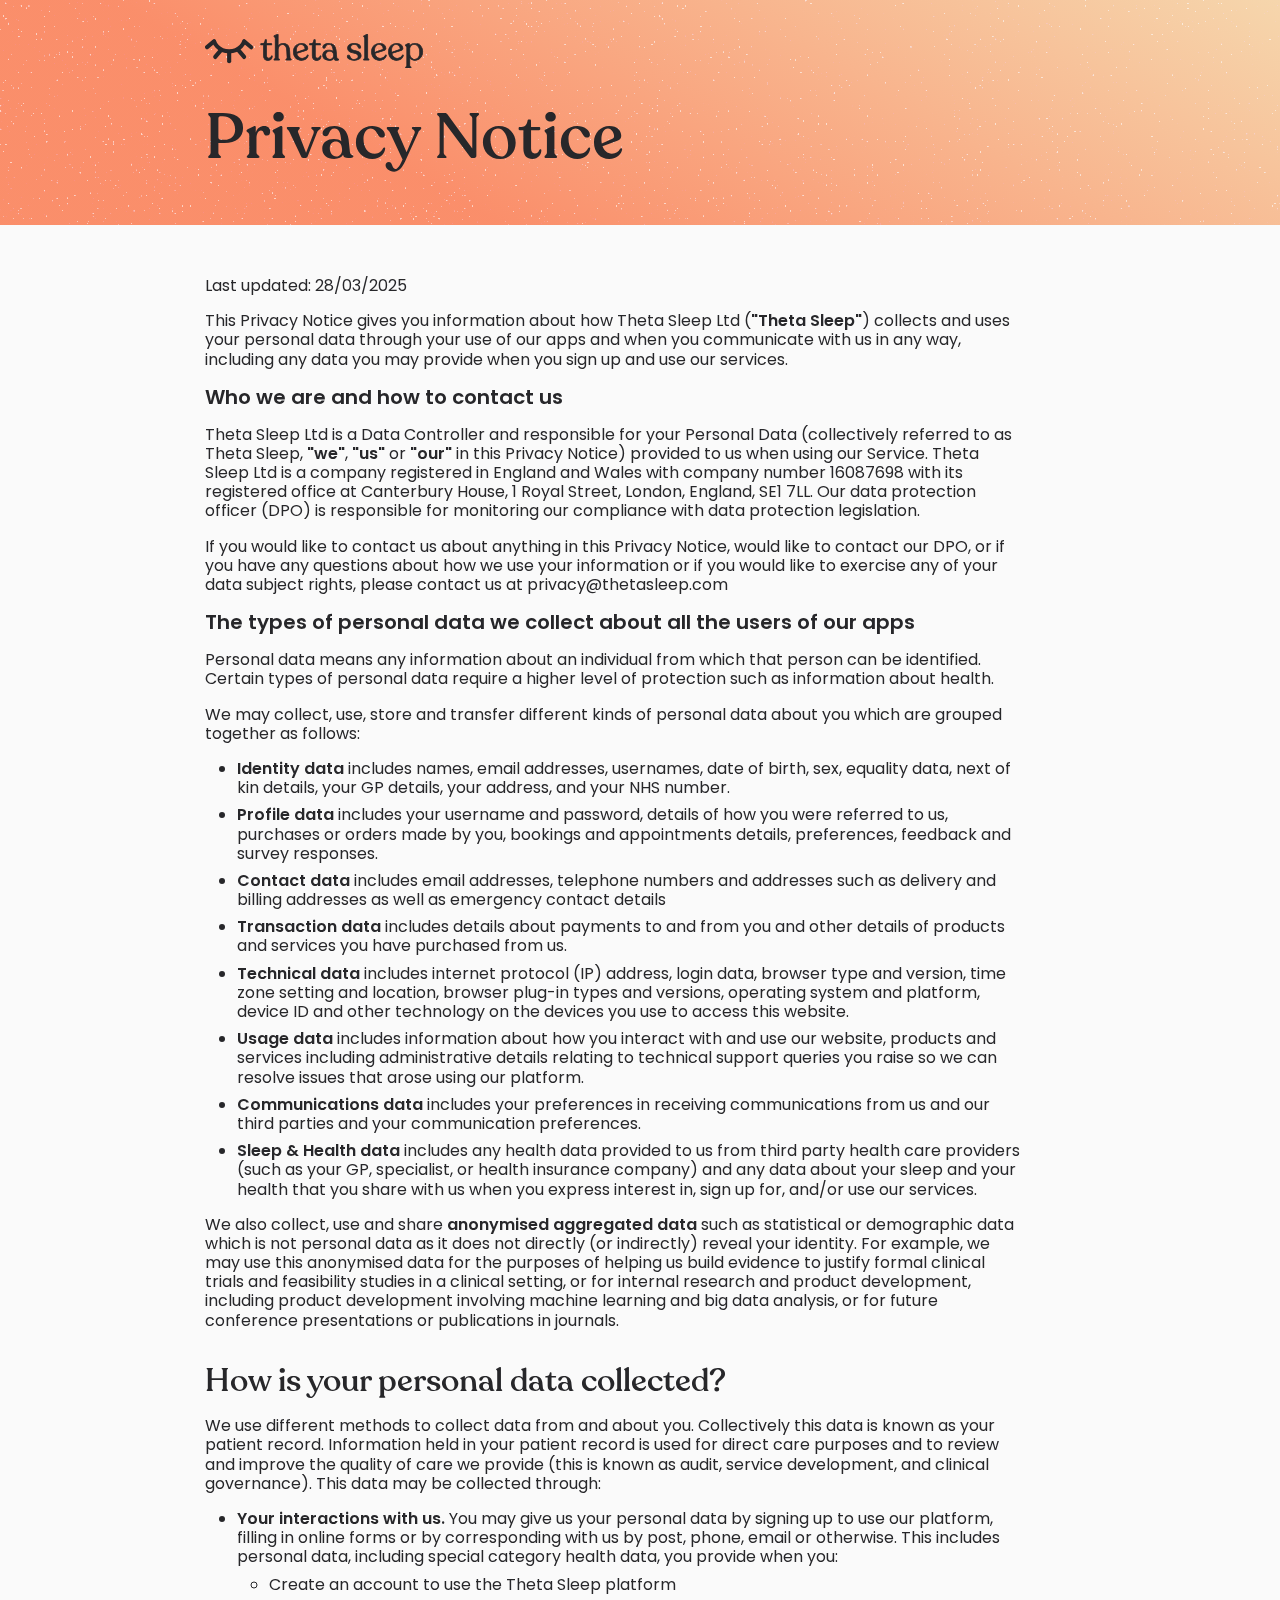
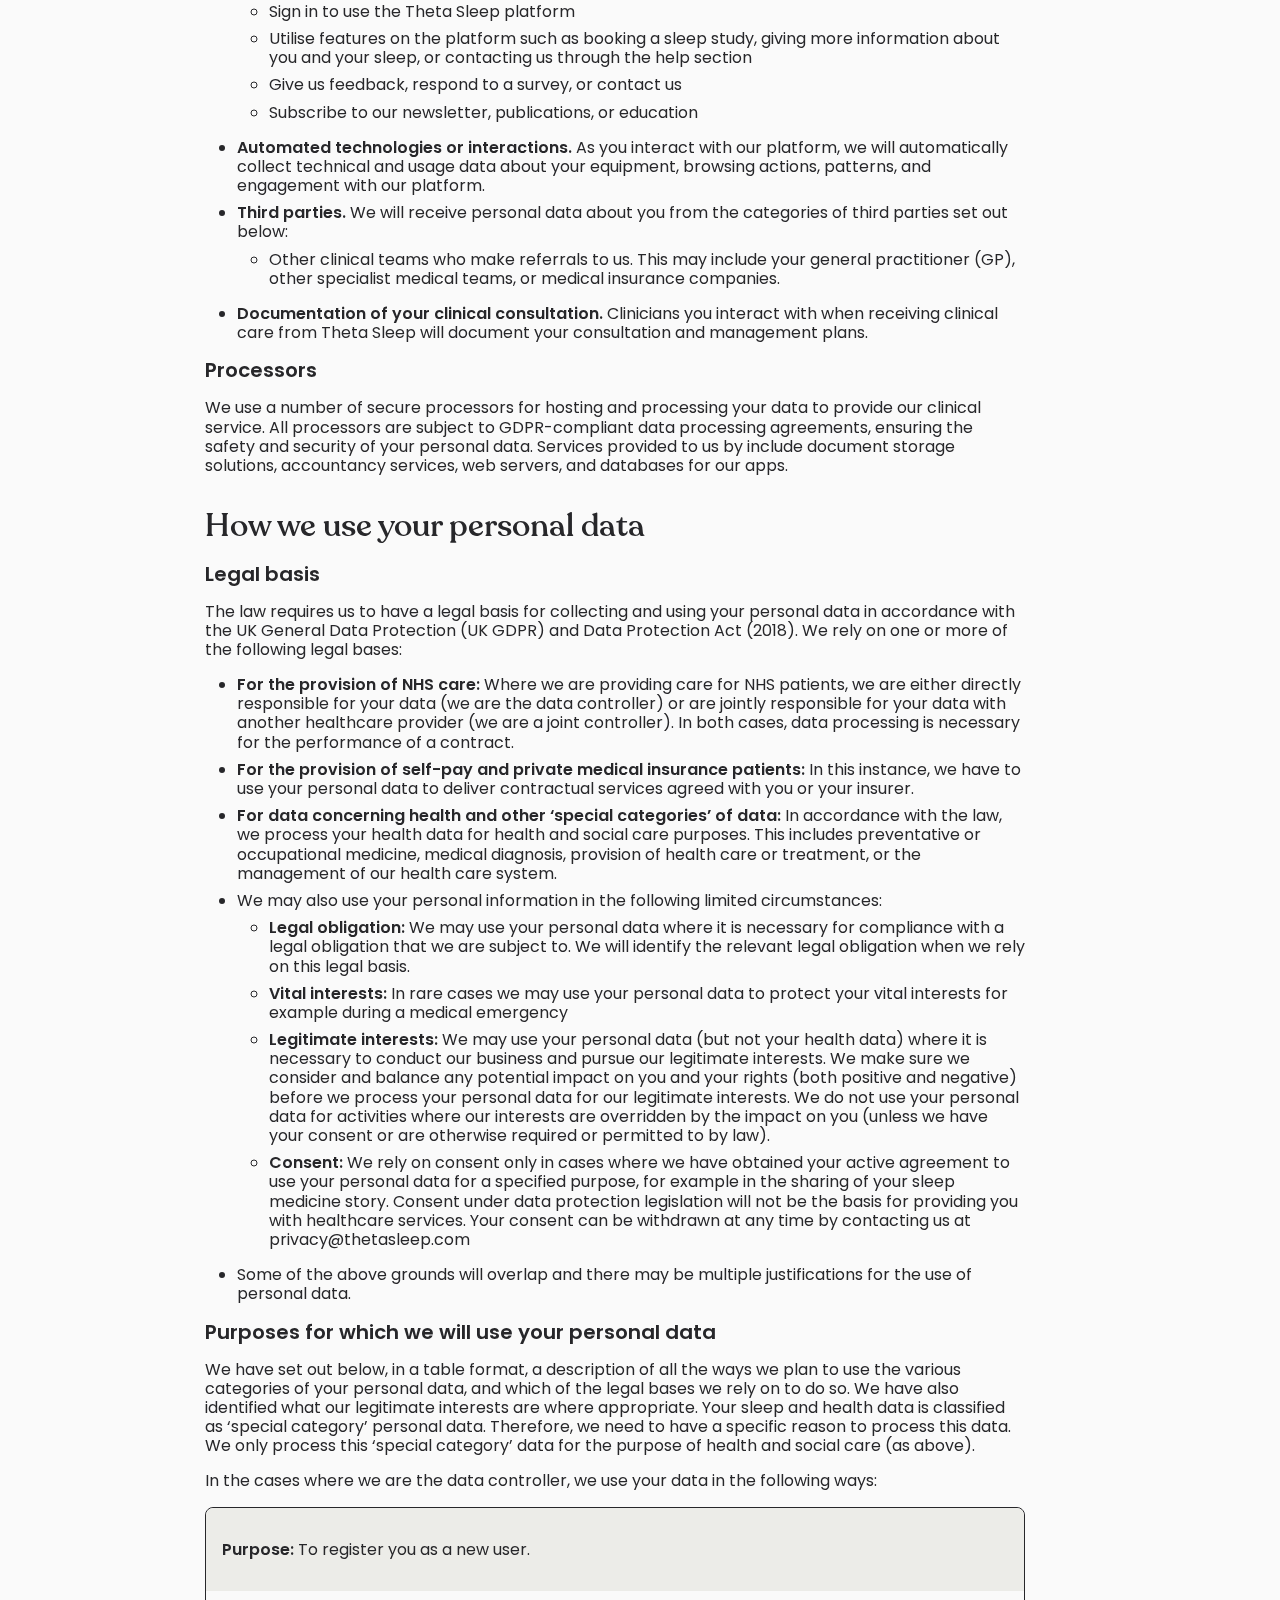
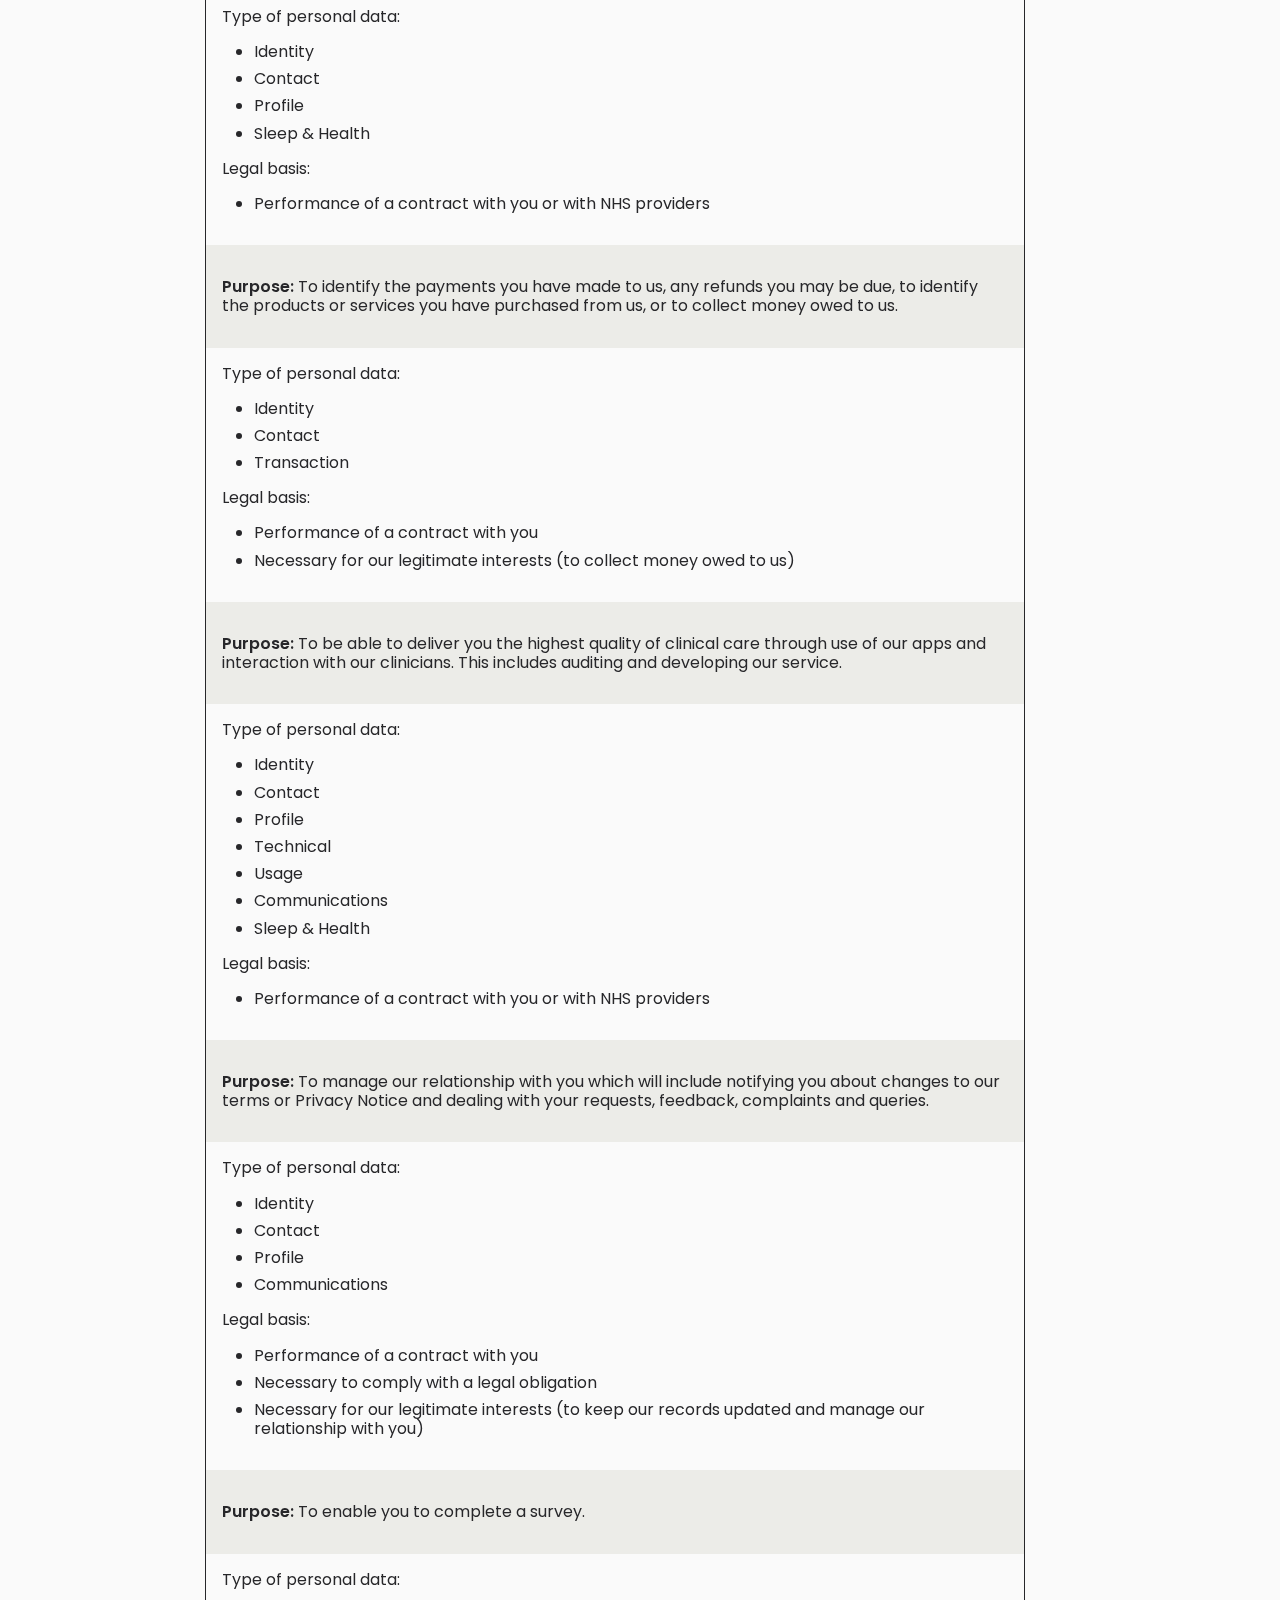
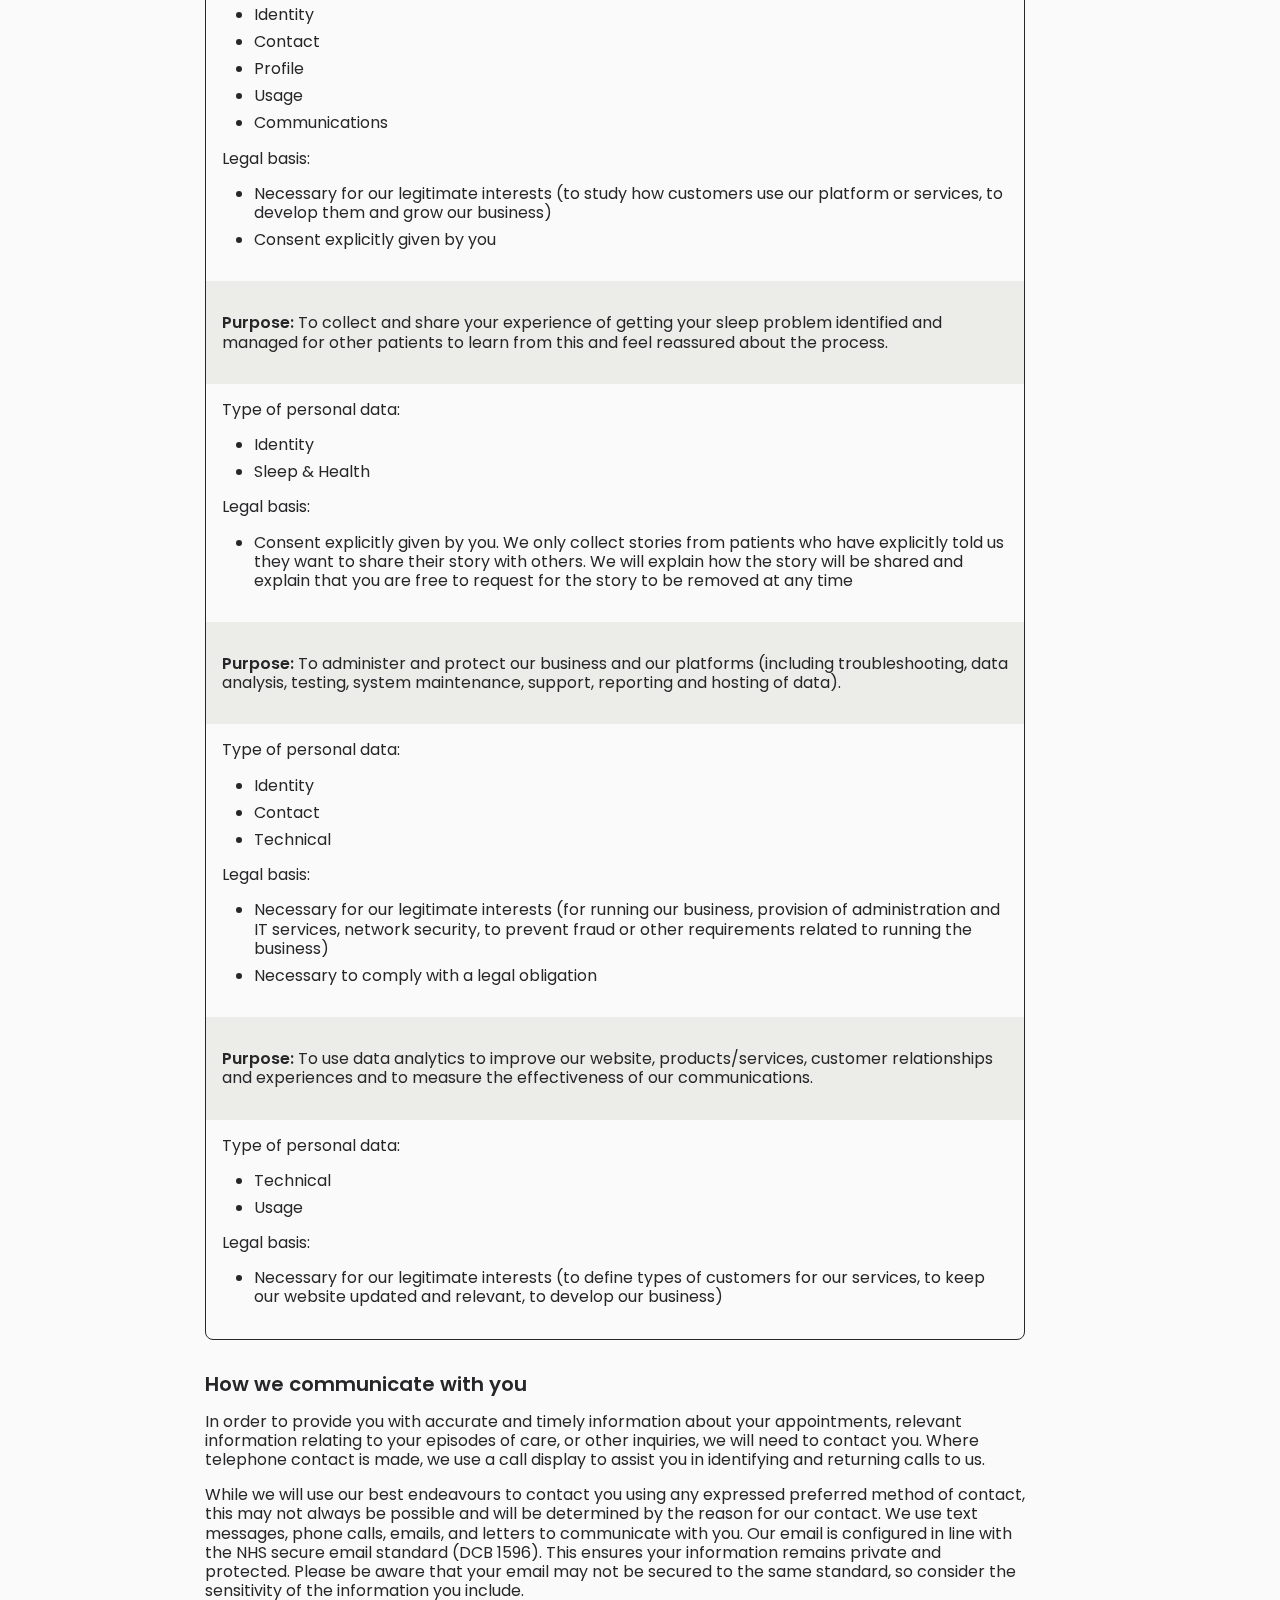
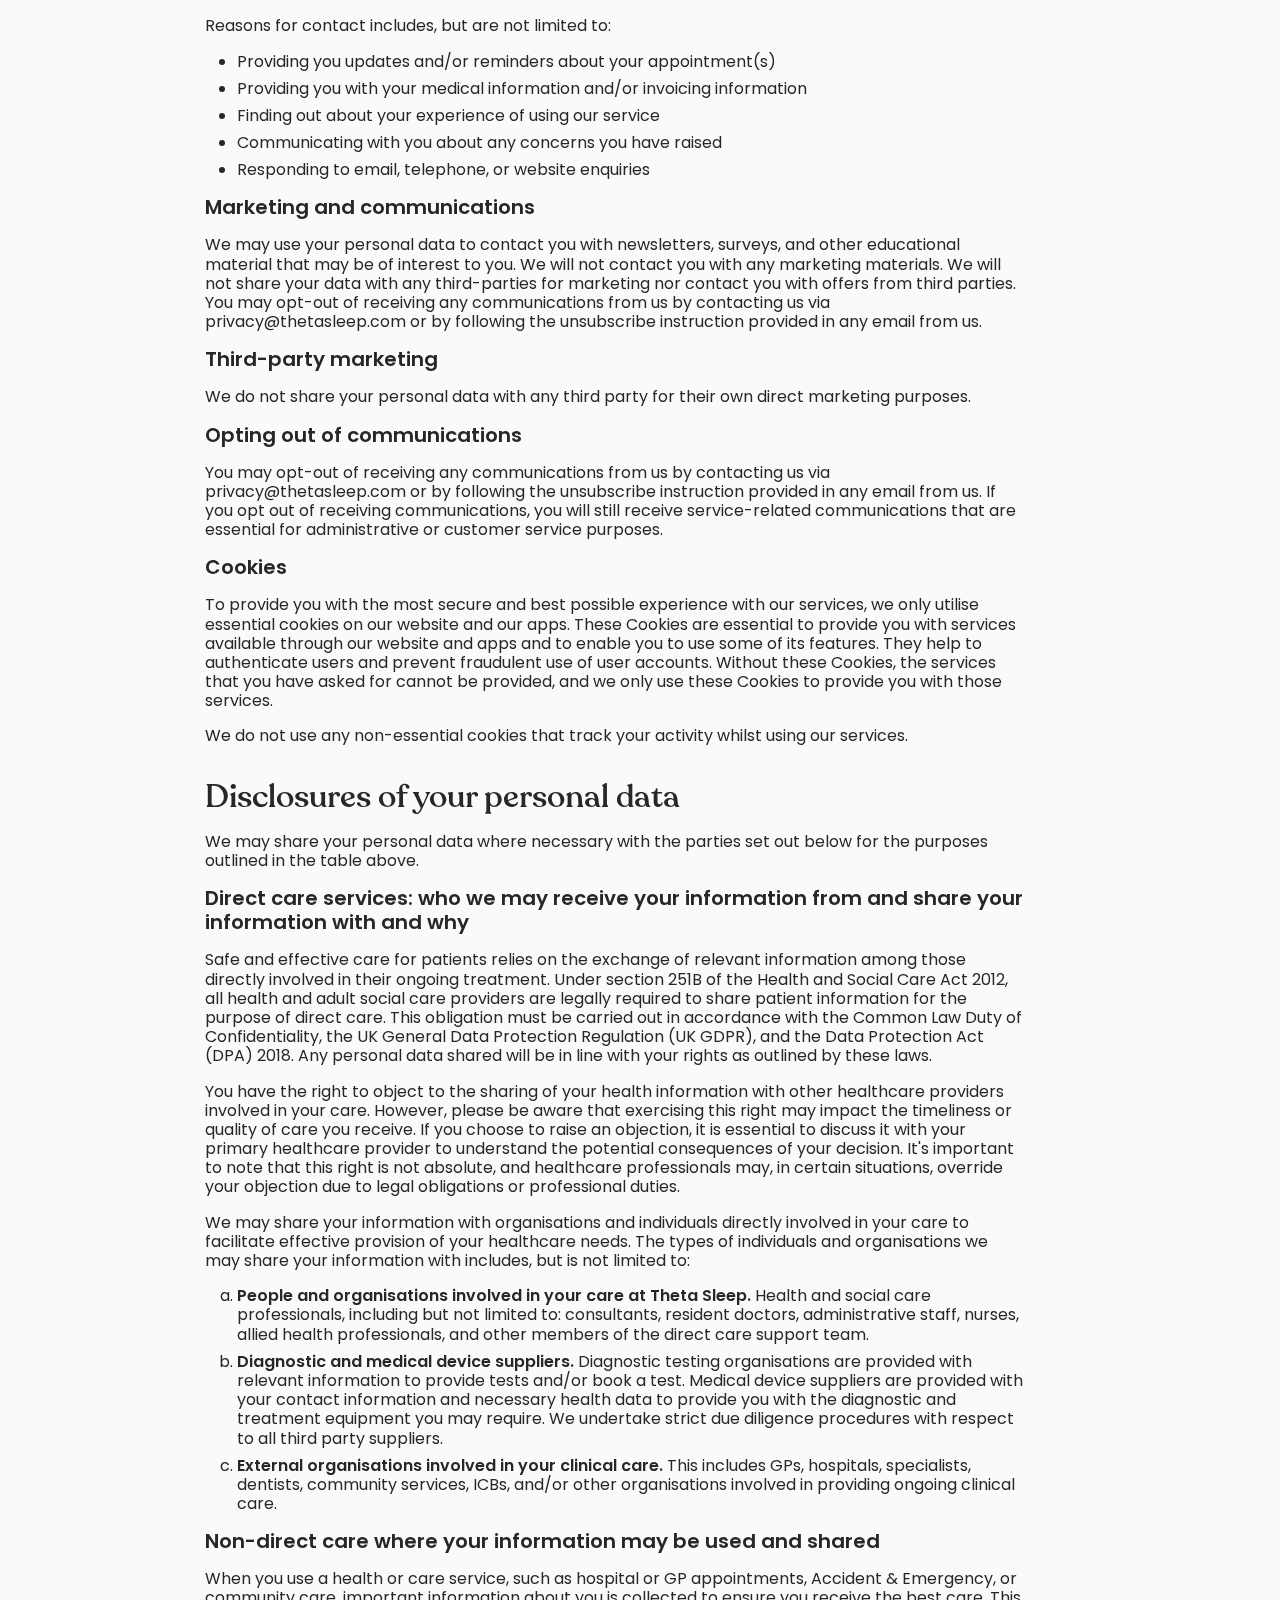
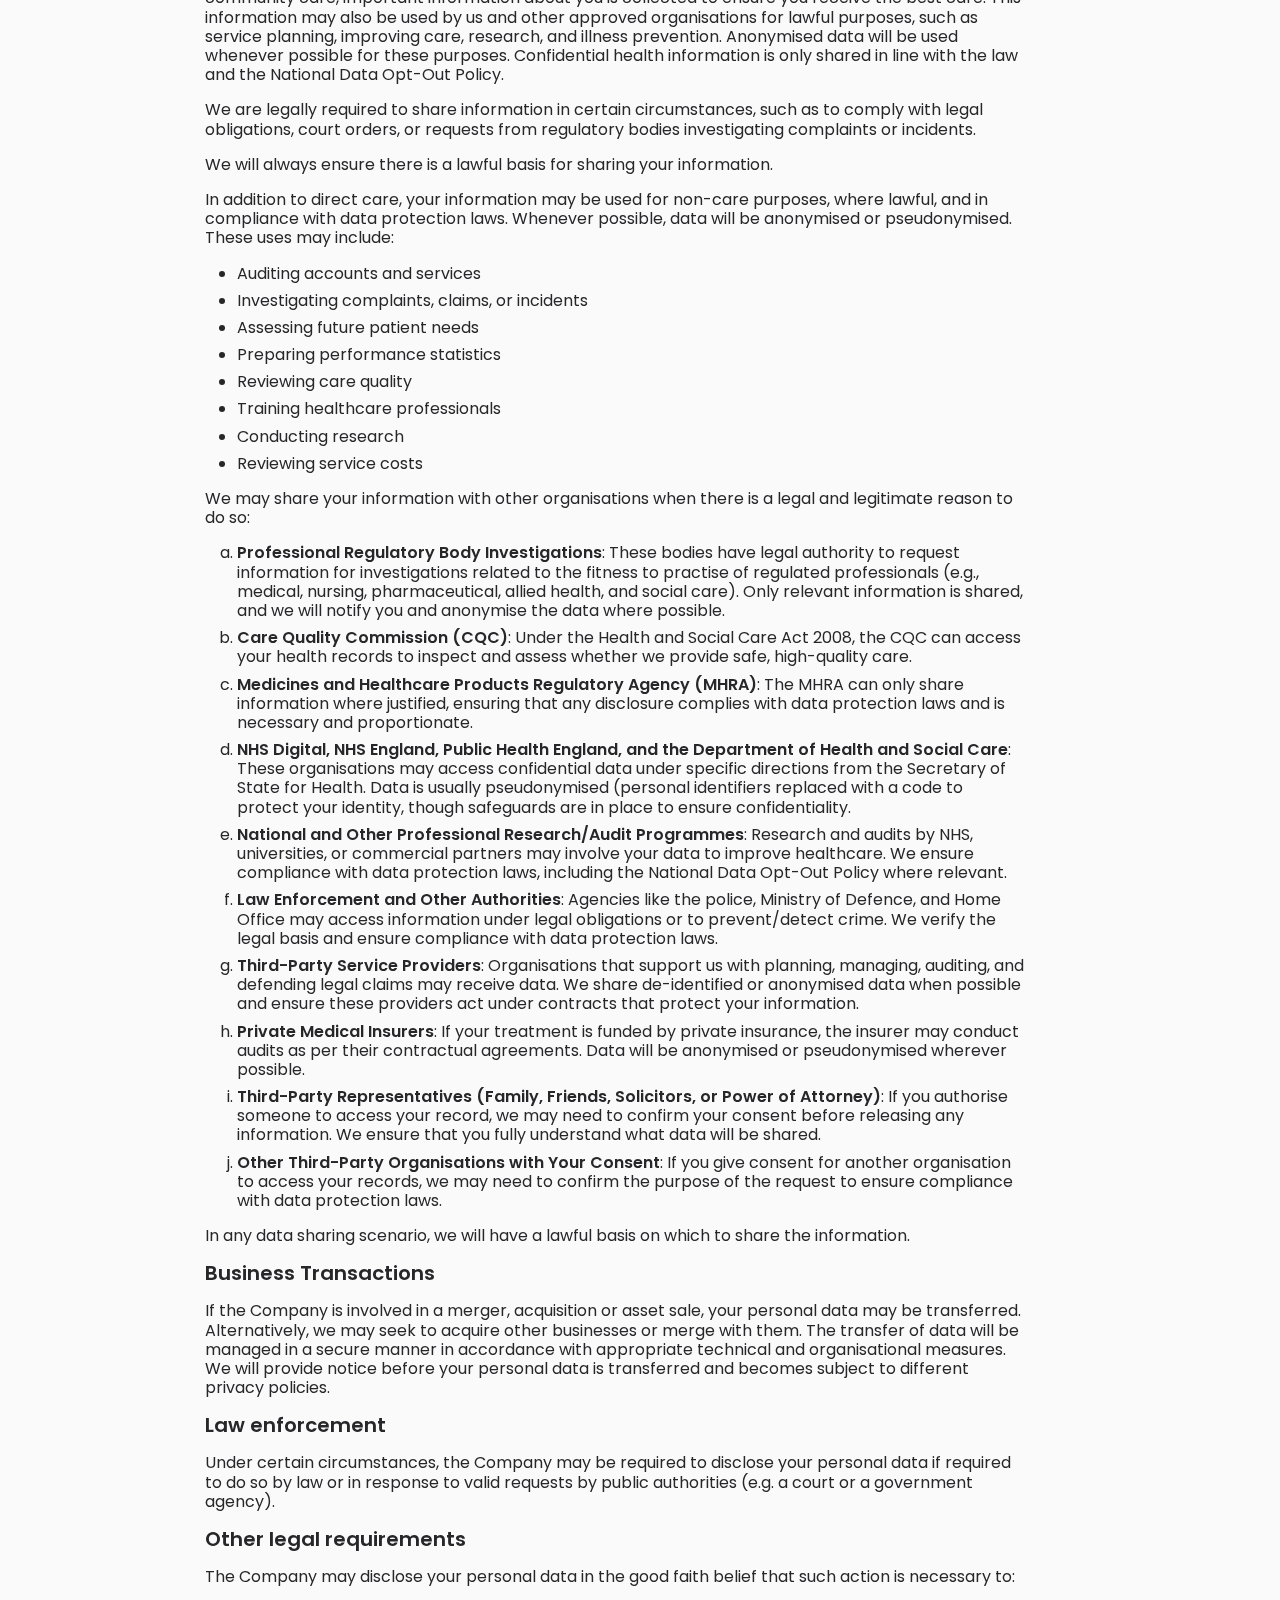
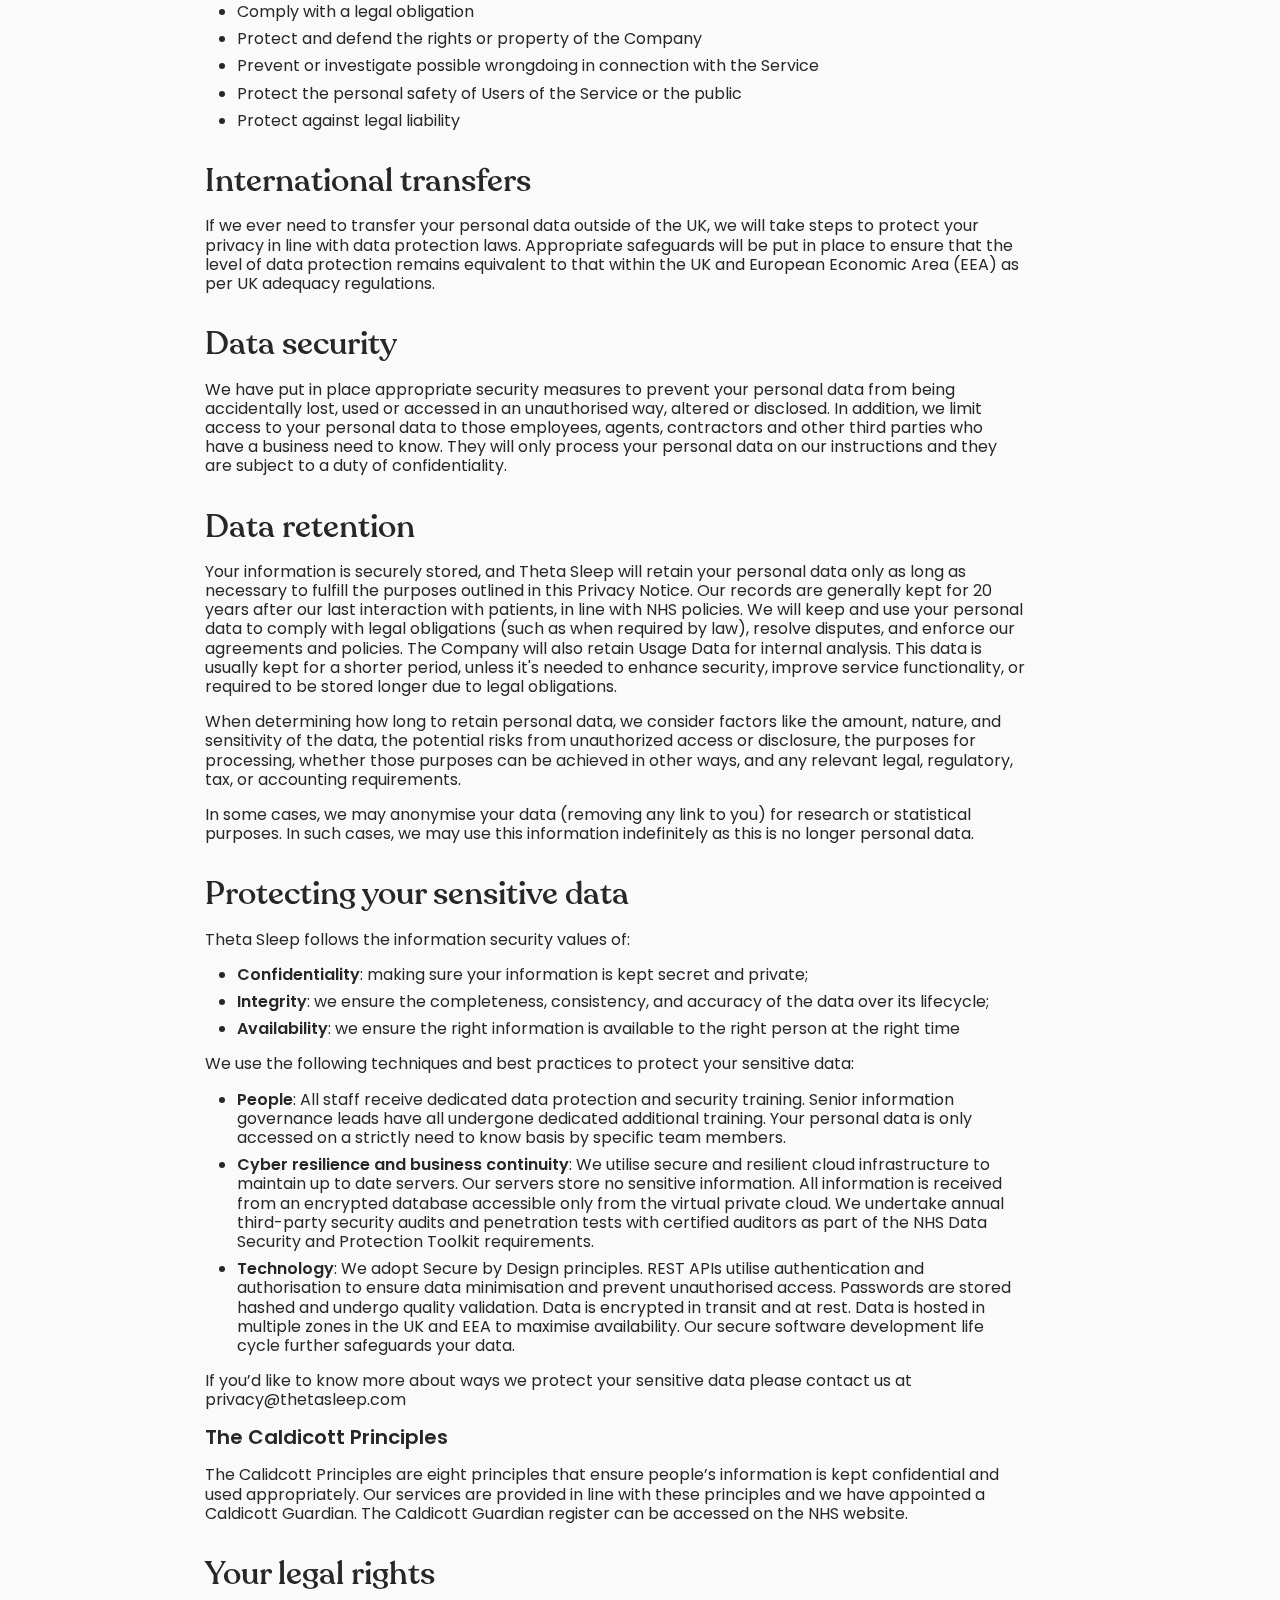
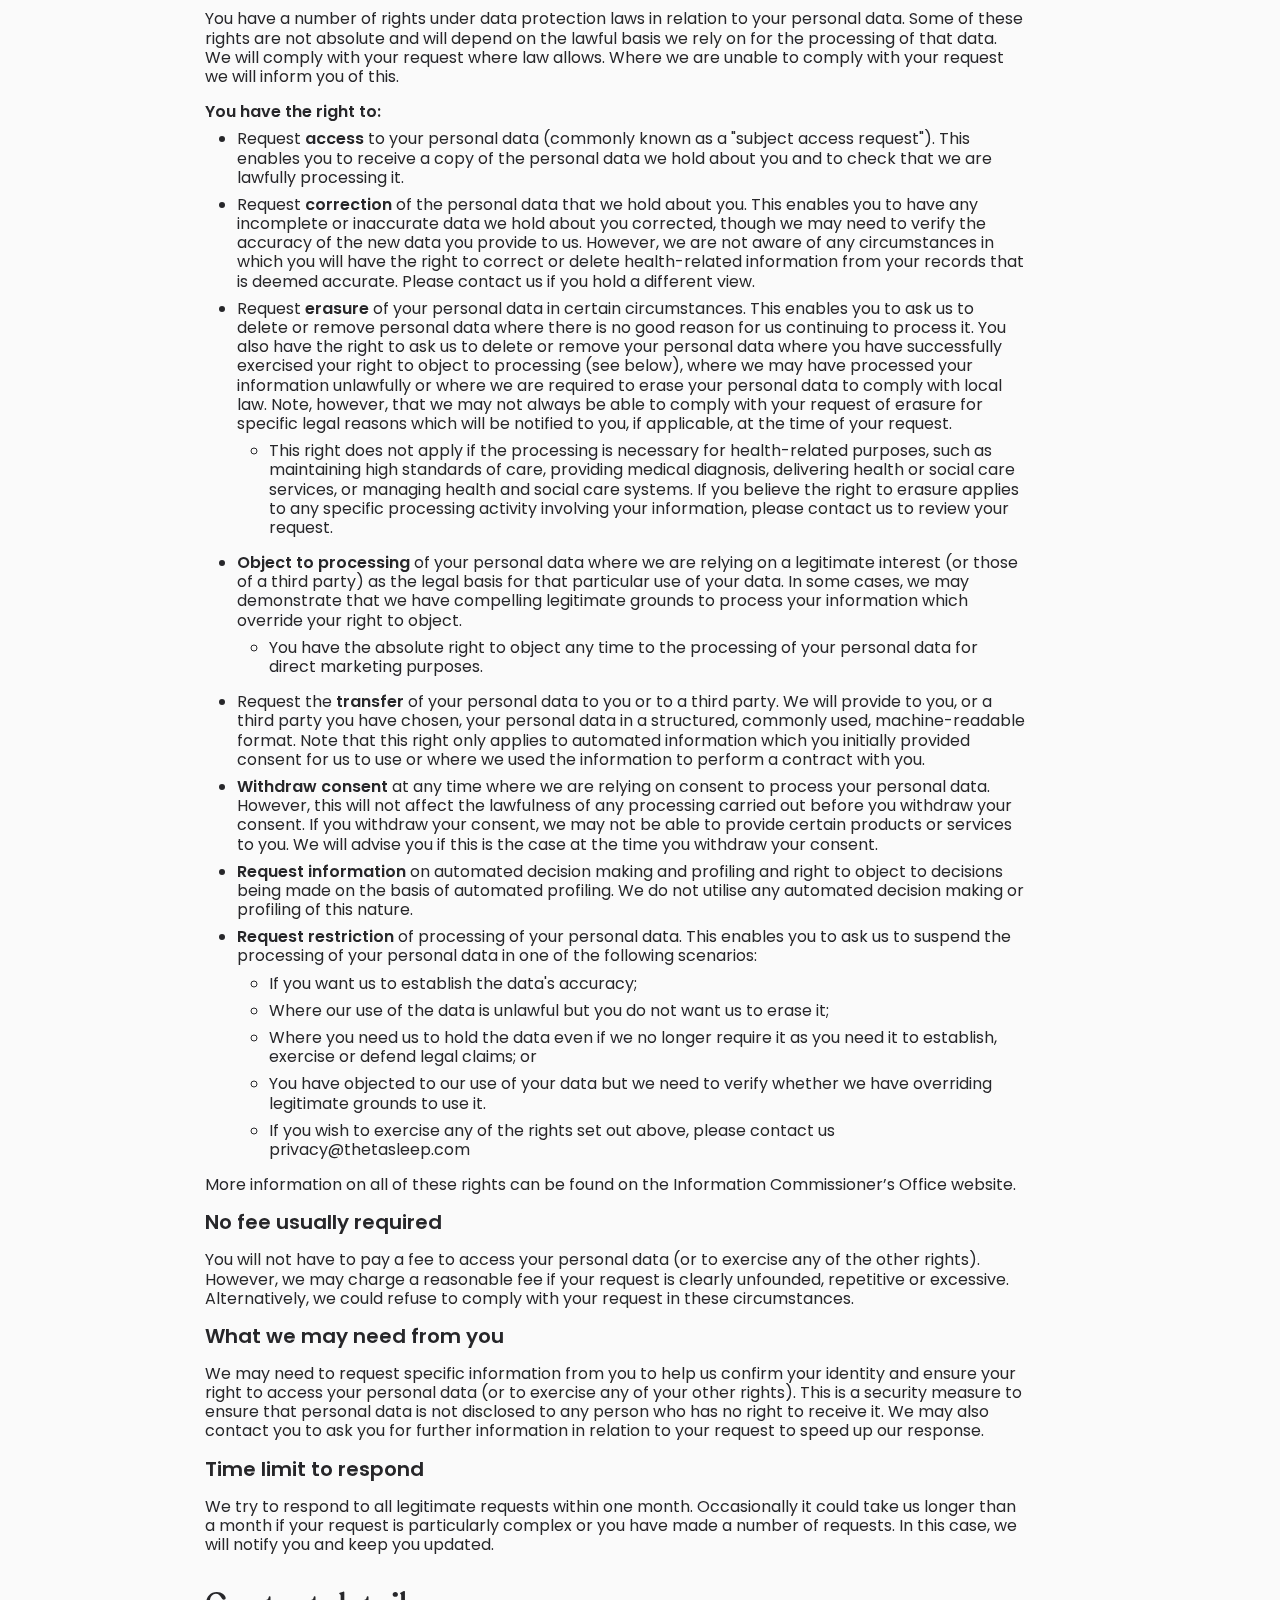
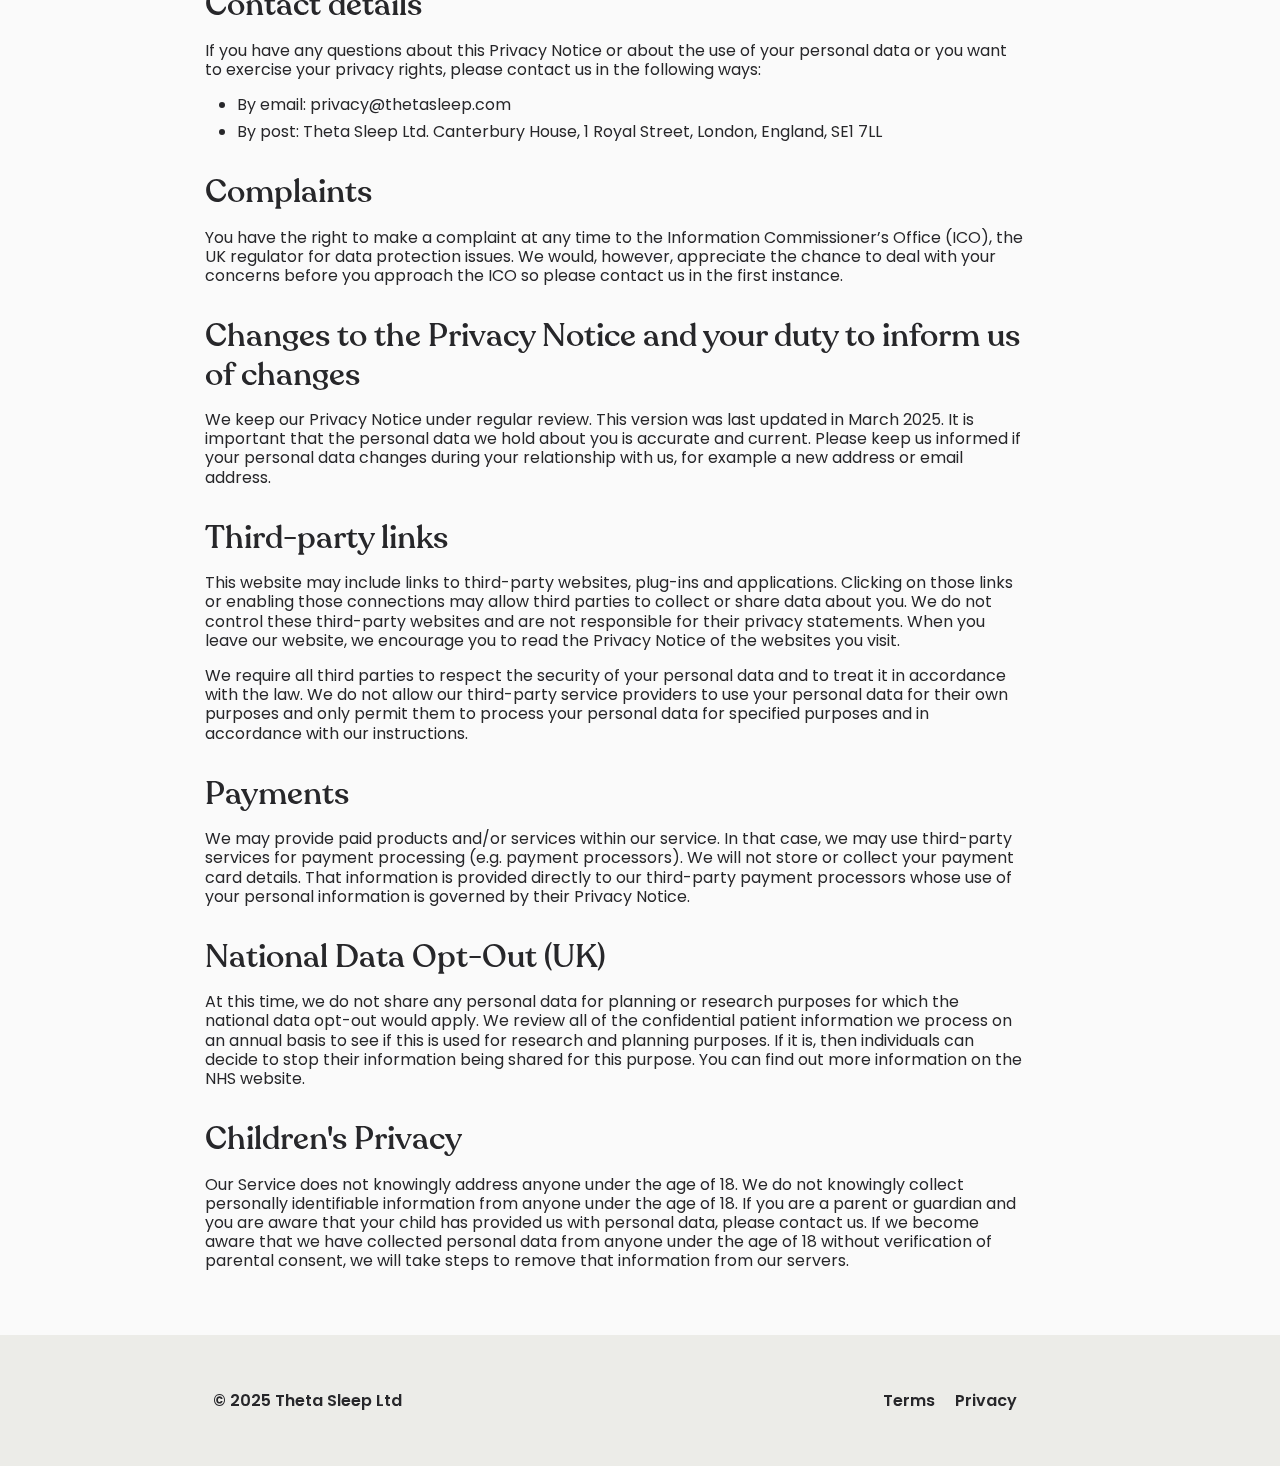
==== privacy.html @ f8576a95 "add terms and privacy" ====
<!DOCTYPE html>
<html lang="en">
  <head>
    <meta charset="UTF-8" />
    <meta http-equiv="X-UA-Compatible" content="IE=edge" />
    <meta name="viewport" content="width=device-width, initial-scale=1.0" />
    <title>Privacy</title>
    <link rel="icon" href="favicon.png" type="image/png" />
    <link rel="stylesheet" href="styles.css" />
    <link rel="preconnect" href="https://fonts.googleapis.com" />
    <link rel="preconnect" href="https://fonts.gstatic.com" crossorigin />
    <link
      href="https://fonts.googleapis.com/css2?family=Poppins:ital,wght@0,100;0,200;0,300;0,400;0,500;0,600;0,700;0,800;0,900;1,100;1,200;1,300;1,400;1,500;1,600;1,700;1,800;1,900&display=swap"
      rel="stylesheet"
    />
    <script
      defer
      data-domain="thetasleep.com"
      src="https://plausible.io/js/script.js"
    ></script>
  </head>
  <body>

    <div class="banner">
      <div class="stars">
        <svg xmlns="http://www.w3.org/2000/svg" width="100%" height="100%">
          <filter id="filter">
            <feTurbulence baseFrequency="0" />
            <feColorMatrix
              values="0 0 0 9 -4
                      0 0 0 9 -4
                      0 0 0 9 -4
                      0 0 0 0 1"
            />
          </filter>
          <rect width="100%" height="100%" filter="url(#filter)" />
        </svg>
      </div>
      <div class="terms-container">
        <a href="index.html"><img class="logo-banner" src="theta-sleep-logo.svg" /></a>
        <h1 class="terms-header">Privacy Notice</h1>
      </div>
    </div>

    <div class="terms-container terms-main">
      <br>
      <p>Last updated: 28/03/2025</p>

      <p>This Privacy Notice gives you information about how Theta Sleep Ltd (<b>"Theta Sleep"</b>) collects and uses your personal data through your use of our apps and when you communicate with us in any way, including any data you may provide when you sign up and use our services.</p>

      <h3>Who we are and how to contact us</h3>

      <p>Theta Sleep Ltd is a Data Controller and responsible for your Personal Data (collectively referred to as Theta Sleep, <b>"we"</b>, <b>"us"</b> or <b>"our"</b> in this Privacy Notice) provided to us when using our Service.  Theta Sleep Ltd is a company registered in England and Wales with company number 16087698 with its registered office at Canterbury House, 1 Royal Street, London, England, SE1 7LL. Our data protection officer (DPO) is responsible for monitoring our compliance with data protection legislation.</p>

      <p>If you would like to contact us about anything in this Privacy Notice, would like to contact our DPO, or if you have any questions about how we use your information or if you would like to exercise any of your data subject rights, please contact us at privacy@thetasleep.com</p>

      <h3>The types of personal data we collect about all the users of our apps </h3>

      <p>Personal data means any information about an individual from which that person can be identified. Certain types of personal data require a higher level of protection such as information about health.</p>
      <p>We may collect, use, store and transfer different kinds of personal data about you which are grouped together as follows:</p>
      <ul>
        <li><b>Identity data</b> includes names, email addresses, usernames, date of birth, sex, equality data,  next of kin details, your GP details, your address, and your NHS number.</li>
        <li><b>Profile data</b> includes your username and password, details of how you were referred to us, purchases or orders made by you, bookings and appointments details, preferences, feedback and survey responses.</li>
        <li><b>Contact data</b> includes email addresses, telephone numbers and addresses such as delivery and billing addresses as well as emergency contact details</li>
        <li><b>Transaction data</b> includes details about payments to and from you and other details of products and services you have purchased from us.</li>
        <li><b>Technical data</b> includes internet protocol (IP) address, login data, browser type and version, time zone setting and location, browser plug-in types and versions, operating system and platform, device ID and other technology on the devices you use to access this website.</li>
        <li><b>Usage data</b> includes information about how you interact with and use our website, products and services including administrative details relating to technical support queries you raise so we can resolve issues that arose using our platform.</li>
        <li><b>Communications data</b> includes your preferences in receiving communications from us and our third parties and your communication preferences.</li>
        <li><b>Sleep & Health data</b> includes any health data provided to us from third party health care providers (such as your GP, specialist, or health insurance company) and any data about your sleep and your health that you share with us when you express interest in, sign up for, and/or use our services.</li>
      </ul>

      <p>We also collect, use and share <b>anonymised aggregated data</b> such as statistical or demographic data which is not personal data as it does not directly (or indirectly) reveal your identity. For example, we may use this anonymised data for the purposes of helping us build evidence to justify formal clinical trials and feasibility studies in a clinical setting, or for internal research and product development, including product development involving machine learning and big data analysis, or for future conference presentations or publications in journals.</p>

      <h2>How is your personal data collected?</h2>

      <p>We use different methods to collect data from and about you. Collectively this data is known as your patient record. Information held in your patient record is used for direct care purposes and to review and improve the quality of care we provide (this is known as audit, service development, and clinical governance). This data may be collected through:</p>
      <ul>
        <li><b>Your interactions with us.</b> You may give us your personal data by signing up to use our platform, filling in online forms or by corresponding with us by post, phone, email or otherwise. This includes personal data, including special category health data, you provide when you:
          <ul>
            <li>Create an account to use the Theta Sleep platform</li>
            <li>Sign in to use the Theta Sleep platform </li>
            <li>Utilise features on the platform such as booking a sleep study, giving more information about you and your sleep, or contacting us through the help section</li>
            <li>Give us feedback, respond to a survey, or contact us</li>
            <li>Subscribe to our newsletter, publications, or education</li>
          </ul>
        </li>

        <li><b>Automated technologies or interactions.</b> As you interact with our platform, we will automatically collect technical and usage data about your equipment, browsing actions, patterns, and engagement with our platform.</li>
        <li><b>Third parties.</b> We will receive personal data about you from the categories of third parties set out below:
          <ul>
            <li>Other clinical teams who make referrals to us. This may include your general practitioner (GP), other specialist medical teams, or medical insurance companies.</li>
          </ul>
        </li>
        <li><b>Documentation of your clinical consultation.</b> Clinicians you interact with when receiving clinical care from Theta Sleep will document your consultation and management plans.</li>
      </ul>

      <h3>Processors</h3>

      <p>We use a number of secure processors for hosting and processing your data to provide our clinical service. All processors are subject to GDPR-compliant data processing agreements, ensuring the safety and security of your personal data. Services provided to us by include document storage solutions, accountancy services, web servers, and databases for our apps.</p>

      <h2>How we use your personal data</h2>

      <h3>Legal basis</h3>

      <p>The law requires us to have a legal basis for collecting and using your personal data in accordance with the UK General Data Protection (UK GDPR) and Data Protection Act (2018). We rely on one or more of the following legal bases:</p>
      <ul>
        <li><b>For the provision of NHS care:</b> Where we are providing care for NHS patients,  we are either directly responsible for your data (we are the data controller) or are jointly responsible for your data with another healthcare provider (we are a joint controller). In both cases, data processing is necessary for the performance of a contract.</li>
        <li><b>For the provision of self-pay and private medical insurance patients:</b> In this instance, we have to use your personal data to deliver contractual services agreed with you or your insurer.</li>
        <li><b>For data concerning health and other ‘special categories’ of data:</b> In accordance with the law, we process your health data for health and social care purposes. This includes preventative or occupational medicine, medical diagnosis, provision of health care or treatment, or the management of our health care system.</li>
        <li>We may also use your personal information in the following limited circumstances:
          <ul>
            <li><b>Legal obligation:</b> We may use your personal data where it is necessary for compliance with a legal obligation that we are subject to. We will identify the relevant legal obligation when we rely on this legal basis.</li>
            <li><b>Vital interests:</b> In rare cases we may use your personal data to protect your vital interests for example during a medical emergency</li>
            <li><b>Legitimate interests:</b> We may use your personal data (but not your health data) where it is necessary to conduct our business and pursue our legitimate interests. We make sure we consider and balance any potential impact on you and your rights (both positive and negative) before we process your personal data for our legitimate interests. We do not use your personal data for activities where our interests are overridden by the impact on you (unless we have your consent or are otherwise required or permitted to by law). </li>
            <li><b>Consent:</b> We rely on consent only in cases where we have obtained your active agreement to use your personal data for a specified purpose, for example in the sharing of your sleep medicine story. Consent under data protection legislation will not be the basis for providing you with healthcare services. Your consent can be withdrawn at any time by contacting us at privacy@thetasleep.com</li>
          </ul>
        </li>
        <li>Some of the above grounds will overlap and there may be multiple justifications for the use of personal data. </li>
      </ul>

      <h3>Purposes for which we will use your personal data</h3>
      <p>We have set out below, in a table format, a description of all the ways we plan to use the various categories of your personal data, and which of the legal bases we rely on to do so. We have also identified what our legitimate interests are where appropriate. Your sleep and health data is classified as ‘special category’ personal data. Therefore, we need to have a specific reason to process this data. We only process this ‘special category’ data for the purpose of health and social care (as above).</p>

      <p>In the cases where we are the data controller, we use your data in the following ways:</p>

      <div class="terms-table">
        <div class="terms-table-header-top">
          <p><b>Purpose:</b> To register you as a new user.</p>
        </div>
        <p>Type of personal data:</p>
        <ul>
          <li>Identity</li>
          <li>Contact</li>
          <li>Profile</li>
          <li>Sleep & Health</li>
        </ul>
        <p>Legal basis:</p>
        <ul>
          <li>Performance of a contract with you or with NHS providers</li>
        </ul>
        <div class="terms-table-header">
          <p><b>Purpose:</b> To identify the payments you have made to us, any refunds you may be due, to identify the products or services you have purchased from us, or to collect money owed to us.</p>
        </div>
        <p>Type of personal data:</p>
        <ul>
          <li>Identity</li>
          <li>Contact</li>
          <li>Transaction</li>
        </ul>
        <p>Legal basis:</p>
        <ul>
          <li>Performance of a contract with you</li>
          <li>Necessary for our legitimate interests (to collect money owed to us)</li>
        </ul>
        <div class="terms-table-header">
          <p><b>Purpose:</b> To be able to deliver you the highest quality of clinical care through use of our apps and interaction with our clinicians. This includes auditing and developing our service.</p>
        </div>
        <p>Type of personal data:</p>
        <ul>
          <li>Identity</li>
          <li>Contact</li>
          <li>Profile</li>
          <li>Technical</li>
          <li>Usage</li>
          <li>Communications</li>
          <li>Sleep & Health</li>
        </ul>
        <p>Legal basis:</p>
        <ul>
          <li>Performance of a contract with you or with NHS providers</li>
        </ul>
        <div class="terms-table-header">
          <p><b>Purpose:</b> To manage our relationship with you which will include notifying you about changes to our terms or Privacy Notice and dealing with your requests, feedback, complaints and queries.</p>
        </div>
        <p>Type of personal data:</p>
        <ul>
          <li>Identity</li>
          <li>Contact</li>
          <li>Profile</li>
          <li>Communications</li>
        </ul>
        <p>Legal basis:</p>
        <ul>
          <li>Performance of a contract with you</li>
          <li>Necessary to comply with a legal obligation</li>
          <li>Necessary for our legitimate interests (to keep our records updated and manage our relationship with you)</li>
        </ul>
        <div class="terms-table-header">
          <p><b>Purpose:</b> To enable you to complete a survey.</p>
        </div>
        <p>Type of personal data:</p>
        <ul>
          <li>Identity</li>
          <li>Contact</li>
          <li>Profile</li>
          <li>Usage</li>
          <li>Communications</li>
        </ul>
        <p>Legal basis:</p>
        <ul>
          <li>Necessary for our legitimate interests (to study how customers use our platform or services, to develop them and grow our business)</li>
          <li>Consent explicitly given by you</li>
        </ul>
        <div class="terms-table-header">
          <p><b>Purpose:</b> To collect and share your experience of getting your sleep problem identified and managed for other patients to learn from this and feel reassured about the process.</p>
        </div>
        <p>Type of personal data:</p>
        <ul>
          <li>Identity</li>
          <li>Sleep & Health</li>
        </ul>
        <p>Legal basis:</p>
        <ul>
          <li>Consent explicitly given by you. We only collect stories from patients who have explicitly told us they want to share their story with others. We will explain how the story will be shared and explain that you are free to request for the story to be removed at any time</li>
        </ul>
        <div class="terms-table-header">
          <p><b>Purpose:</b> To administer and protect our business and our platforms (including troubleshooting, data analysis, testing, system maintenance, support, reporting and hosting of data).</p>
        </div>
        <p>Type of personal data:</p>
        <ul>
          <li>Identity</li>
          <li>Contact</li>
          <li>Technical</li>
        </ul>
        <p>Legal basis:</p>
        <ul>
          <li>Necessary for our legitimate interests (for running our business, provision of administration and IT services, network security, to prevent fraud or other requirements related to running the business)</li>
          <li>Necessary to comply with a legal obligation</li>
        </ul>
        <div class="terms-table-header">
          <p><b>Purpose:</b> To use data analytics to improve our website, products/services, customer relationships and experiences and to measure the effectiveness of our communications.</p>
        </div>
        <p>Type of personal data:</p>
        <ul>
          <li>Technical</li>
          <li>Usage</li>
        </ul>
        <p>Legal basis:</p>
        <ul>
          <li>Necessary for our legitimate interests (to define types of customers for our services, to keep our website updated and relevant, to develop our business)</li>
        </ul>
      </div>

      <h3>How we communicate with you</h3>

      <p>In order to provide you with accurate and timely information about your appointments, relevant information relating to your episodes of care, or other inquiries, we will need to contact you. Where telephone contact is made, we use a call display to assist you in identifying and returning calls to us.</p>

      <p>While we will use our best endeavours to contact you using any expressed preferred method of contact, this may not always be possible and will be determined by the reason for our contact. We use text messages, phone calls, emails, and letters to communicate with you. Our email is configured in line with the NHS secure email standard (DCB 1596). This ensures your information remains private and protected. Please be aware that your email may not be secured to the same standard, so consider the sensitivity of the information you include.</p>

      <p>Reasons for contact includes, but are not limited to:</p>
      <ul>
        <li>Providing you updates and/or reminders about your appointment(s)</li>
        <li>Providing you with your medical information and/or invoicing information</li>
        <li>Finding out about your experience of using our service</li>
        <li>Communicating with you about any concerns you have raised</li>
        <li>Responding to email, telephone, or website enquiries</li>
      </ul>

      <h3>Marketing and communications</h3>

      <p>We may use your personal data to contact you with newsletters, surveys, and other educational material that may be of interest to you. We will not contact you with any marketing materials. We will not share your data with any third-parties for marketing nor contact you with offers from third parties. You may opt-out of receiving any communications from us by contacting us via privacy@thetasleep.com or by following the unsubscribe instruction provided in any email from us.</p>

      <h3>Third-party marketing</h3>

      <p>We do not share your personal data with any third party for their own direct marketing purposes.</p>

      <h3>Opting out of communications</h3>

      <p>You may opt-out of receiving any communications from us by contacting us via privacy@thetasleep.com or by following the unsubscribe instruction provided in any email from us. If you opt out of receiving communications, you will still receive service-related communications that are essential for administrative or customer service purposes.</p>

      <h3>Cookies</h3>

      <p>To provide you with the most secure and best possible experience with our services, we only utilise essential cookies on our website and our apps. These Cookies are essential to provide you with services available through our website and apps and to enable you to use some of its features. They help to authenticate users and prevent fraudulent use of user accounts. Without these Cookies, the services that you have asked for cannot be provided, and we only use these Cookies to provide you with those services.</p>

      <p>We do not use any non-essential cookies that track your activity whilst using our services.</p>

      <h2>Disclosures of your personal data</h2>

      <p>We may share your personal data where necessary with the parties set out below for the purposes outlined in the table above.</p>

      <h3>Direct care services: who we may receive your information from and share your information with and why</h3>

      <p>Safe and effective care for patients relies on the exchange of relevant information among those directly involved in their ongoing treatment. Under section 251B of the Health and Social Care Act 2012, all health and adult social care providers are legally required to share patient information for the purpose of direct care. This obligation must be carried out in accordance with the Common Law Duty of Confidentiality, the UK General Data Protection Regulation (UK GDPR), and the Data Protection Act (DPA) 2018. Any personal data shared will be in line with your rights as outlined by these laws.</p>

      <p>You have the right to object to the sharing of your health information with other healthcare providers involved in your care. However, please be aware that exercising this right may impact the timeliness or quality of care you receive. If you choose to raise an objection, it is essential to discuss it with your primary healthcare provider to understand the potential consequences of your decision. It's important to note that this right is not absolute, and healthcare professionals may, in certain situations, override your objection due to legal obligations or professional duties.</p>

      <p>We may share your information with organisations and individuals directly involved in your care to facilitate effective provision of your healthcare needs. The types of individuals and organisations we may share your information with includes, but is not limited to:</p>

      <ol type="a">
        <li><b>People and organisations involved in your care at Theta Sleep.</b> Health and social care professionals, including but not limited to: consultants, resident doctors, administrative staff, nurses, allied health professionals, and other members of the direct care support team.</li>
        <li><b>Diagnostic and medical device suppliers.</b> Diagnostic testing organisations are provided with relevant information to provide tests and/or book a test. Medical device suppliers are provided with your contact information and necessary health data to provide you with the diagnostic and treatment equipment you may require. We undertake strict due diligence procedures with respect to all third party suppliers.</li>
        <li><b>External organisations involved in your clinical care.</b> This includes GPs, hospitals, specialists, dentists, community services, ICBs, and/or other organisations involved in providing ongoing clinical care.</li>
      </ol>

      <h3>Non-direct care where your information may be used and shared</h3>

      <p>When you use a health or care service, such as hospital or GP appointments, Accident & Emergency, or community care, important information about you is collected to ensure you receive the best care. This information may also be used by us and other approved organisations for lawful purposes, such as service planning, improving care, research, and illness prevention. Anonymised data will be used whenever possible for these purposes. Confidential health information is only shared in line with the law and the National Data Opt-Out Policy.</p>

      <p>We are legally required to share information in certain circumstances, such as to comply with legal obligations, court orders, or requests from regulatory bodies investigating complaints or incidents.</p>

      <p>We will always ensure there is a lawful basis for sharing your information.</p>

      <p>In addition to direct care, your information may be used for non-care purposes, where lawful, and in compliance with data protection laws. Whenever possible, data will be anonymised or pseudonymised. These uses may include:</p>
      <ul>
        <li>Auditing accounts and services</li>
        <li>Investigating complaints, claims, or incidents</li>
        <li>Assessing future patient needs</li>
        <li>Preparing performance statistics</li>
        <li>Reviewing care quality</li>
        <li>Training healthcare professionals</li>
        <li>Conducting research</li>
        <li>Reviewing service costs</li>
      </ul>

      <p>We may share your information with other organisations when there is a legal and legitimate reason to do so:</p>
      <ol type="a">
        <li><b>Professional Regulatory Body Investigations</b>: These bodies have legal authority to request information for investigations related to the fitness to practise of regulated professionals (e.g., medical, nursing, pharmaceutical, allied health, and social care). Only relevant information is shared, and we will notify you and anonymise the data where possible.</li>
        <li><b>Care Quality Commission (CQC)</b>: Under the Health and Social Care Act 2008, the CQC can access your health records to inspect and assess whether we provide safe, high-quality care.</li>
        <li><b>Medicines and Healthcare Products Regulatory Agency (MHRA)</b>: The MHRA can only share information where justified, ensuring that any disclosure complies with data protection laws and is necessary and proportionate.</li>
        <li><b>NHS Digital, NHS England, Public Health England, and the Department of Health and Social Care</b>: These organisations may access confidential data under specific directions from the Secretary of State for Health. Data is usually pseudonymised (personal identifiers replaced with a code to protect your identity, though safeguards are in place to ensure confidentiality.</li>
        <li><b>National and Other Professional Research/Audit Programmes</b>: Research and audits by NHS, universities, or commercial partners may involve your data to improve healthcare. We ensure compliance with data protection laws, including the National Data Opt-Out Policy where relevant.</li>
        <li><b>Law Enforcement and Other Authorities</b>: Agencies like the police, Ministry of Defence, and Home Office may access information under legal obligations or to prevent/detect crime. We verify the legal basis and ensure compliance with data protection laws.</li>
        <li><b>Third-Party Service Providers</b>: Organisations that support us with planning, managing, auditing, and defending legal claims may receive data. We share de-identified or anonymised data when possible and ensure these providers act under contracts that protect your information.</li>
        <li><b>Private Medical Insurers</b>: If your treatment is funded by private insurance, the insurer may conduct audits as per their contractual agreements. Data will be anonymised or pseudonymised wherever possible.</li>
        <li><b>Third-Party Representatives (Family, Friends, Solicitors, or Power of Attorney)</b>: If you authorise someone to access your record, we may need to confirm your consent before releasing any information. We ensure that you fully understand what data will be shared.</li>
        <li><b>Other Third-Party Organisations with Your Consent</b>: If you give consent for another organisation to access your records, we may need to confirm the purpose of the request to ensure compliance with data protection laws.</li>
      </ol>

      <p>In any data sharing scenario, we will have a lawful basis on which to share the information.</p>

      <h3>Business Transactions</h3>

      <p>If the Company is involved in a merger, acquisition or asset sale, your personal data may be transferred. Alternatively, we may seek to acquire other businesses or merge with them. The transfer of data will be managed in a secure manner in accordance with appropriate technical and organisational measures. We will provide notice before your personal data is transferred and becomes subject to different privacy policies.</p>

      <h3>Law enforcement</h3>

      <p>Under certain circumstances, the Company may be required to disclose your personal data if required to do so by law or in response to valid requests by public authorities (e.g. a court or a government agency).</p>

      <h3>Other legal requirements</h3>

      <p>The Company may disclose your personal data in the good faith belief that such action is necessary to:</p>
      <ul>
        <li>Comply with a legal obligation</li>
        <li>Protect and defend the rights or property of the Company</li>
        <li>Prevent or investigate possible wrongdoing in connection with the Service</li>
        <li>Protect the personal safety of Users of the Service or the public</li>
        <li>Protect against legal liability</li>
      </ul>

      <h2>International transfers</h2>

      <p>If we ever need to transfer your personal data outside of the UK, we will take steps to protect your privacy in line with data protection laws. Appropriate safeguards will be put in place to ensure that the level of data protection remains equivalent to that within the UK and European Economic Area (EEA) as per UK adequacy regulations.</p>

      <h2>Data security</h2>

      <p>We have put in place appropriate security measures to prevent your personal data from being accidentally lost, used or accessed in an unauthorised way, altered or disclosed. In addition, we limit access to your personal data to those employees, agents, contractors and other third parties who have a business need to know. They will only process your personal data on our instructions and they are subject to a duty of confidentiality.</p>

      <h2>Data retention</h2>

      <p>Your information is securely stored, and Theta Sleep will retain your personal data only as long as necessary to fulfill the purposes outlined in this Privacy Notice. Our records are generally kept for 20 years after our last interaction with patients, in line with NHS policies. We will keep and use your personal data to comply with legal obligations (such as when required by law), resolve disputes, and enforce our agreements and policies. The Company will also retain Usage Data for internal analysis. This data is usually kept for a shorter period, unless it's needed to enhance security, improve service functionality, or required to be stored longer due to legal obligations.</p>

      <p>When determining how long to retain personal data, we consider factors like the amount, nature, and sensitivity of the data, the potential risks from unauthorized access or disclosure, the purposes for processing, whether those purposes can be achieved in other ways, and any relevant legal, regulatory, tax, or accounting requirements.</p>

      <p>In some cases, we may anonymise your data (removing any link to you) for research or statistical purposes. In such cases, we may use this information indefinitely as this is no longer personal data.</p>

      <h2>Protecting your sensitive data</h2>

      <p>Theta Sleep follows the information security values of:</p>
      <ul>
        <li><b>Confidentiality</b>: making sure your information is kept secret and private;</li>
        <li><b>Integrity</b>: we ensure the completeness, consistency, and accuracy of the data over its lifecycle;</li>
        <li><b>Availability</b>: we ensure the right information is available to the right person at the right time</li>
      </ul>

      <p>We use the following techniques and best practices to protect your sensitive data:</p>
      <ul>
        <li><b>People</b>: All staff receive dedicated data protection and security training. Senior information governance leads have all undergone dedicated additional training. Your personal data is only accessed on a strictly need to know basis by specific team members.</li>
        <li><b>Cyber resilience and business continuity</b>: We utilise secure and resilient cloud infrastructure to maintain up to date servers. Our servers store no sensitive information. All information is received from an encrypted database accessible only from the virtual private cloud. We undertake annual third-party security audits and penetration tests with certified auditors as part of the NHS Data Security and Protection Toolkit requirements.</li>
        <li><b>Technology</b>: We adopt Secure by Design principles. REST APIs utilise authentication and authorisation to ensure data minimisation and prevent unauthorised access. Passwords are stored hashed and undergo quality validation. Data is encrypted in transit and at rest. Data is hosted in multiple zones in the UK and EEA to maximise availability. Our secure software development life cycle further safeguards your data.</li>
      </ul>

      <p>If you’d like to know more about ways we protect your sensitive data please contact us at privacy@thetasleep.com</p>

      <h3>The Caldicott Principles</h3>

      <p>The Calidcott Principles are eight principles that ensure people’s information is kept confidential and used appropriately. Our services are provided in line with these principles and we have appointed a Caldicott Guardian. The Caldicott Guardian register can be accessed on the NHS website.</p>

      <h2>Your legal rights</h2>

      <p>You have a number of rights under data protection laws in relation to your personal data. Some of these rights are not absolute and will depend on the lawful basis we rely on for the processing of that data. We will comply with your request where law allows. Where we are unable to comply with your request we will inform you of this.</p>

      <b>You have the right to:</b>
      <ul>
        <li>Request <b>access</b> to your personal data (commonly known as a "subject access request"). This enables you to receive a copy of the personal data we hold about you and to check that we are lawfully processing it.</li>

        <li>Request <b>correction</b> of the personal data that we hold about you. This enables you to have any incomplete or inaccurate data we hold about you corrected, though we may need to verify the accuracy of the new data you provide to us. However, we are not aware of any circumstances in which you will have the right to correct or delete health-related information from your records that is deemed accurate. Please contact us if you hold a different view.</li>

        <li>Request <b>erasure</b> of your personal data in certain circumstances. This enables you to ask us to delete or remove personal data where there is no good reason for us continuing to process it. You also have the right to ask us to delete or remove your personal data where you have successfully exercised your right to object to processing (see below), where we may have processed your information unlawfully or where we are required to erase your personal data to comply with local law. Note, however, that we may not always be able to comply with your request of erasure for specific legal reasons which will be notified to you, if applicable, at the time of your request.
          <ul>
            <li>This right does not apply if the processing is necessary for health-related purposes, such as maintaining high standards of care, providing medical diagnosis, delivering health or social care services, or managing health and social care systems. If you believe the right to erasure applies to any specific processing activity involving your information, please contact us to review your request.</li>
          </ul>
        </li>

        <li><b>Object to processing</b> of your personal data where we are relying on a legitimate interest (or those of a third party) as the legal basis for that particular use of your data. In some cases, we may demonstrate that we have compelling legitimate grounds to process your information which override your right to object.
          <ul>
            <li>You have the absolute right to object any time to the processing of your personal data for direct marketing purposes.</li>
          </ul>
        </li>

        <li>Request the <b>transfer</b> of your personal data to you or to a third party. We will provide to you, or a third party you have chosen, your personal data in a structured, commonly used, machine-readable format. Note that this right only applies to automated information which you initially provided consent for us to use or where we used the information to perform a contract with you.</li>

        <li><b>Withdraw consent</b> at any time where we are relying on consent to process your personal data. However, this will not affect the lawfulness of any processing carried out before you withdraw your consent. If you withdraw your consent, we may not be able to provide certain products or services to you. We will advise you if this is the case at the time you withdraw your consent.</li>

        <li><b>Request information</b> on automated decision making and profiling and right to object to decisions being made on the basis of automated profiling. We do not utilise any automated decision making or profiling of this nature.</li>

        <li><b>Request restriction</b> of processing of your personal data. This enables you to ask us to suspend the processing of your personal data in one of the following scenarios:
          <ul>
            <li>If you want us to establish the data's accuracy;</li>
            <li>Where our use of the data is unlawful but you do not want us to erase it;</li>
            <li>Where you need us to hold the data even if we no longer require it as you need it to establish, exercise or defend legal claims; or</li>
            <li>You have objected to our use of your data but we need to verify whether we have overriding legitimate grounds to use it.</li>
            <li>If you wish to exercise any of the rights set out above, please contact us privacy@thetasleep.com</li>
          </ul>
        </li>
      </ul>

      <p>More information on all of these rights can be found on the Information Commissioner’s Office website.</p>

      <h3>No fee usually required</h3>

      <p>You will not have to pay a fee to access your personal data (or to exercise any of the other rights). However, we may charge a reasonable fee if your request is clearly unfounded, repetitive or excessive. Alternatively, we could refuse to comply with your request in these circumstances.</p>

      <h3>What we may need from you</h3>

      <p>We may need to request specific information from you to help us confirm your identity and ensure your right to access your personal data (or to exercise any of your other rights). This is a security measure to ensure that personal data is not disclosed to any person who has no right to receive it. We may also contact you to ask you for further information in relation to your request to speed up our response.</p>

      <h3>Time limit to respond</h3>

      <p>We try to respond to all legitimate requests within one month. Occasionally it could take us longer than a month if your request is particularly complex or you have made a number of requests. In this case, we will notify you and keep you updated.</p>

      <h2>Contact details</h2>

      <p>If you have any questions about this Privacy Notice or about the use of your personal data or you want to exercise your privacy rights, please contact us in the following ways:</p>
      <ul>
        <li>By email: privacy@thetasleep.com   </li>
        <li>By post: Theta Sleep Ltd. Canterbury House, 1 Royal Street, London, England, SE1 7LL </li>
      </ul>

      <h2>Complaints</h2>

      <p>You have the right to make a complaint at any time to the Information Commissioner’s Office (ICO), the UK regulator for data protection issues. We would, however, appreciate the chance to deal with your concerns before you approach the ICO so please contact us in the first instance.</p>

      <h2>Changes to the Privacy Notice and your duty to inform us of changes</h2>

      <p>We keep our Privacy Notice under regular review. This version was last updated in March 2025. It is important that the personal data we hold about you is accurate and current. Please keep us informed if your personal data changes during your relationship with us, for example a new address or email address.</p>

      <h2>Third-party links</h2>

      <p>This website may include links to third-party websites, plug-ins and applications. Clicking on those links or enabling those connections may allow third parties to collect or share data about you. We do not control these third-party websites and are not responsible for their privacy statements. When you leave our website, we encourage you to read the Privacy Notice of the websites you visit.</p>

      <p>We require all third parties to respect the security of your personal data and to treat it in accordance with the law. We do not allow our third-party service providers to use your personal data for their own purposes and only permit them to process your personal data for specified purposes and in accordance with our instructions.</p>

      <h2>Payments</h2>

      <p>We may provide paid products and/or services within our service. In that case, we may use third-party services for payment processing (e.g. payment processors). We will not store or collect your payment card details. That information is provided directly to our third-party payment processors whose use of your personal information is governed by their Privacy Notice.</p>

      <h2>National Data Opt-Out (UK)</h2>

      <p>At this time, we do not share any personal data for planning or research purposes for which the national data opt-out would apply. We review all of the confidential patient information we process on an annual basis to see if this is used for research and planning purposes. If it is, then individuals can decide to stop their information being shared for this purpose. You can find out more information on the NHS website.</p>

      <h2>Children's Privacy</h2>

      <p>Our Service does not knowingly address anyone under the age of 18. We do not knowingly collect personally identifiable information from anyone under the age of 18. If you are a parent or guardian and you are aware that your child has provided us with personal data, please contact us. If we become aware that we have collected personal data from anyone under the age of 18 without verification of parental consent, we will take steps to remove that information from our servers.</p>

    </div>

    <div class="footer">
      <div class="terms-container">
        <div class="terms-row">
          <span class="footer-text">© 2025 Theta Sleep Ltd</span>
          <div>
            <a href="terms.html" class="terms-link">Terms</a>
            <a href="privacy.html" class="terms-link">Privacy</a>
          </div>
        </div>
      </div>
    </div>
   
    <script>
      const turbulence = document.querySelector(".stars feTurbulence");

      function setRandomStarFrequency() {
        const newFrequency = (Math.random() * 0.3 + 0.1).toFixed(2);
        turbulence.setAttribute("baseFrequency", newFrequency);
      }

      window.addEventListener("DOMContentLoaded", setRandomStarFrequency);
    </script>

    <script>
      function applyRandomGradient() {
        const backgroundGradient = document.querySelector(
          ".banner"
        );
        const logoImage = document.querySelector(".logo-banner");
        const gradients = [
          "dawn-background",
          "sunrise-background",
          "morning-background",
          "afternoon-background",
          "sunset-background",
          "dusk-background",
          "night-background",
        ];

        const hour = new Date().getHours();

        let selectedGradient;
        if (hour >= 5 && hour < 6) selectedGradient = gradients[0]; 
        else if (hour >= 6 && hour < 8) selectedGradient = gradients[1]; 
        else if (hour >= 8 && hour < 13) selectedGradient = gradients[2]; 
        else if (hour >= 13 && hour < 19) selectedGradient = gradients[3]; 
        else if (hour >= 19 && hour < 20) selectedGradient = gradients[4]; 
        else if (hour >= 20 && hour < 21) selectedGradient = gradients[5]; 
        else selectedGradient = gradients[6];

        backgroundGradient.classList.remove(...gradients);
        backgroundGradient.classList.add(selectedGradient);

        if (
          selectedGradient === "dusk-background" ||
          selectedGradient === "night-background"
        ) {
          document.documentElement.style.setProperty(
            "--main-text-color",
            "#ffffff"
          );
          document.documentElement.style.setProperty(
            "--inverse-text-color",
            "#27272a"
          );
          logoImage.src = "theta-sleep-logo-light.svg";
        }
      }

      window.addEventListener("DOMContentLoaded", applyRandomGradient);
    </script>
  </body>
</html>
---- styles.css ----
@font-face {
  font-family: 'Recoleta';
  src: url('Recoleta-Medium.otf') format('opentype');
  font-weight: 500;
}
@font-face {
  font-family: 'Poppins';
  src: url('Poppins-Regular.otf') format('truetype');
  font-weight: 400;
}
@font-face {
  font-family: 'Poppins';
  src: url('Poppins-SemiBold.ttf') format('truetype');
  font-weight: 600;
}

* {
  margin: 0;
  padding: 0;
  box-sizing: border-box;
  font-family: "Poppins", Arial, sans-serif;
}

:root {
  --main-text-color: #27272a;
  --inverse-text-color: #ffffff;
}

html {
  font-size: 12px;
}

.body-home {
  line-height: 1.2;
  color: var(--main-text-color);
  overflow: hidden !important;
  width: 100vw;
  min-height: 100vh;
  background:  #fafafa;
}

body {
  line-height: 1.2;
  color: #27272a;
  background:  #fafafa;
}

.background-container {
  position: absolute;
  overflow: hidden;
  left: 0;
  top: 0;
  right: 0;
  bottom: 0;
}

.background-gradient {
  width: 100vw;
  height: 100vh;
  background: #fff;
  animation: bg-animation-vertical 8s ease infinite;
}

.banner {
  position: relative;
  width: 100%;
  background: #ECECE8;
}

.dawn-background {
  background: #e0cdbe;
  background: linear-gradient(35deg, hsl(30, 34%, 96%), hsl(27, 41%, 79%) 80%);
}
.sunrise-background {
  background: #ffc766;
  background: linear-gradient(45deg, hsl(35, 79%, 89%), hsl(32, 95%, 70%) 70%);
}
.morning-background {
  background: #83d2f6;
  background: linear-gradient(
    135deg,
    hsl(18, 100%, 94%),
    hsl(199, 87%, 74%) 85%
  );
}
.afternoon-background {
  background: #5ca3ff;
  background: linear-gradient(
    195deg,
    hsl(200, 100%, 88%),
    hsl(214, 100%, 68%) 70%
  );
}
.sunset-background {
  background: #fa8f6b;
  background: linear-gradient(210deg, hsl(34, 80%, 82%), hsl(15, 94%, 70%) 70%);
}
.dusk-background {
  background: #35466e;
  background: linear-gradient(
    260deg,
    hsl(224, 14%, 47%),
    hsl(222, 35%, 32%) 60%
  );
}
.night-background {
  background: #0a141f;
  background: radial-gradient(
    circle at 30% 30%,
    hsl(210, 50%, 22%),
    hsl(210, 50%, 8%) 60%
  );
}

.stars {
  position: absolute;
  left: 0;
  top: 0;
  right: 0;
  bottom: 0;
  mix-blend-mode: lighten;
  opacity: 0.6;
}

.shadow {
  position: absolute;
  overflow: hidden;
  left: 0;
  top: 0;
  right: 0;
  bottom: 0;
}

.shadow-texture {
  background-position: center center;
  background-repeat: no-repeat;
  height: 120%;
  width: 120%;
  margin-left: -10%;
  margin-top: -5%;
  aspect-ratio: 4 / 3;
  background-size: cover;
  filter: blur(8px);
  opacity: 0.15;
}

.content {
  display: block;
  margin-left: 8%;
  padding-top: 12vh;
  width: 84%;
  max-width: 820px;
  min-height: calc(100vh - 96px);
}

.logo-hero {
  display: block;
  width: 100%;
  margin-bottom: 3rem;
}

.title {
  font-weight: 400;
  font-size: 3rem;
  margin-bottom: 3rem;
}

.subtitle {
  font-weight: 400;
  font-size: 2rem;
  margin-bottom: 2.5rem;
  max-width: 33ch;
}

.primary-button {
  color: var(--inverse-text-color);
  border-radius: 40px;
  padding: 0.5rem 1.5rem;
  font-size: 1.5rem;
  cursor: pointer;
  border: none;
  transition: all 0.3s;
  background: var(--main-text-color);
  fill: var(--inverse-text-color);
  stroke: var(--inverse-text-color);
}

.primary-button:hover {
  color: var(--main-text-color);
  background: var(--inverse-text-color);
  fill: var(--main-text-color);
  stroke: var(--main-text-color);
}

.right-arrow {
  height: 1rem;
  width: auto;
  line-height: 2rem;
  margin-left: 2px;
}

.fade-in {
  opacity: 0;
  animation: fadeIn 0.5s ease-in forwards;
}

.terms-container {
  position: relative;
  display: block;
  margin-left: 8%;
  width: 84%;
  max-width: 820px;
  padding-top: 2rem;
  padding-bottom: 3rem;
}

.logo-banner {
  display: block;
  height: 36px;
  width: auto;
  margin-bottom: 2rem;
}

.terms-header {
  font-family: 'Recoleta', Georgia, 'Times New Roman', serif;
  font-weight: 500;
  font-size: 4rem;
  color: var(--main-text-color);
}

.terms-main h2 {
  font-family: 'Recoleta', Georgia, 'Times New Roman', serif;
  font-weight: 500;
  font-size: 2rem;
  margin-top: 2rem;
  margin-bottom: 1rem;
}

.terms-main h3 {
  font-weight: 600;
  font-size: 1.25rem;
  margin-bottom: 1rem;
}

.terms-main p {
  margin-bottom: 1rem;
}

.terms-main b {
  font-weight: 600;
}

.terms-main ul, ol {
  padding-left: 2rem;
  margin-bottom: 1rem;
}

.terms-main li {
  margin-top: 0.5rem;
  margin-bottom: 0.5rem;
}

.footer {
  background: #ECECE8;
}

.logo-footer {
  display: block;
  height: 28px;
  width: auto;
  margin: 1rem 0;
}

.terms-row {
  display: flex;
  padding-top: 1rem;
  flex-direction: row;
  justify-content: space-between;
  align-items: center;
  flex-wrap: wrap;
}

.terms-table {
  border: 1px solid;
  padding: 1rem;
  margin: 1rem 0 2rem 0;
  border-radius: 0.5rem;
}

.terms-table-header-top {
  margin: -1rem -1rem 1rem -1rem;
  padding: 2rem 1rem 1rem 1rem;
  background-color: #ECECE8;
  border-radius: 0.5rem 0.5rem 0 0;
}

.terms-table-header {
  margin: 2rem -1rem 1rem -1rem;
  padding: 2rem 1rem 1rem 1rem;
  background-color: #ECECE8;
}

.terms-link {
  font-weight: 600;
  margin: 0.5rem;
  color: #27272a;
  text-decoration: none;
}
.terms-link:hover {
  text-decoration: underline;
}

.terms-link--home {
  color: var(--main-text-color);
}

.footer-text {
  font-weight: 600;
  margin: 0.5rem;
  color: #27272a;
}

@keyframes bg-animation-horizontal {
  0% {
    transform: scale(2, 1) translate(25%, 0%);
  }
  50% {
    transform: scale(2, 1) translate(-25%, 0%);
  }
  100% {
    transform: scale(2, 1) translate(25%, 0%);
  }
}

@keyframes bg-animation-vertical {
  0% {
    transform: scale(1, 2) translate(0%, 25%);
  }
  50% {
    transform: scale(1, 2) translate(0%, -25%);
  }
  100% {
    transform: scale(1, 2) translate(0%, 25%);
  }
}

@keyframes fadeIn {
  from {
    opacity: 0;
  }
  to {
    opacity: 1;
  }
}

@media screen and (min-width: 480px) {
  html {
    font-size: 16px;
  }
  .content {
    margin-left: 16%;
    padding-top: 20vh;
    width: 48%;
  }
  .terms-container {
    margin-left: 16%;
    width: 68%;
  }
  .logo-hero {
    width: 70%;
  }
  .shadow-texture {
    filter: blur(16px);
  }
  .background-gradient {
    animation: bg-animation-horizontal 8s ease infinite;
  }
  .title {
    font-size: 2rem;
    margin-bottom: 1.5rem;
  }
}
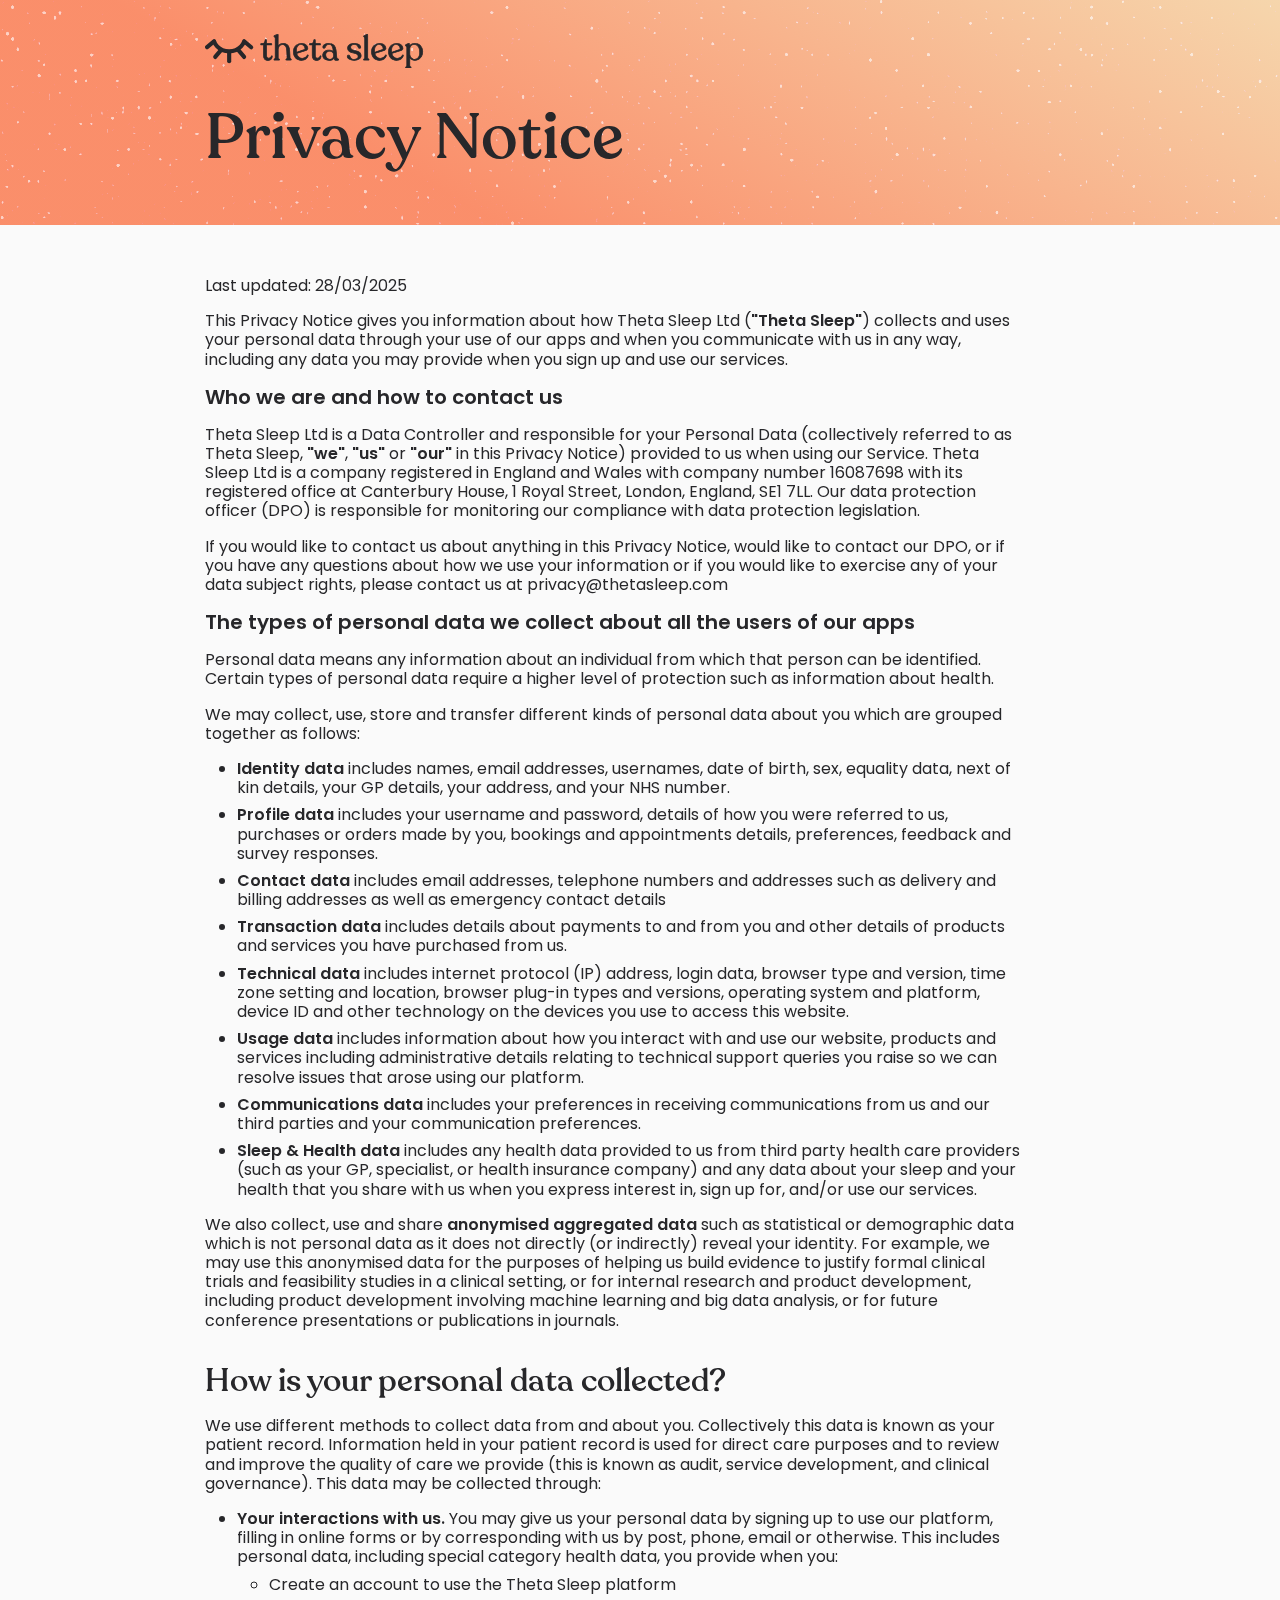
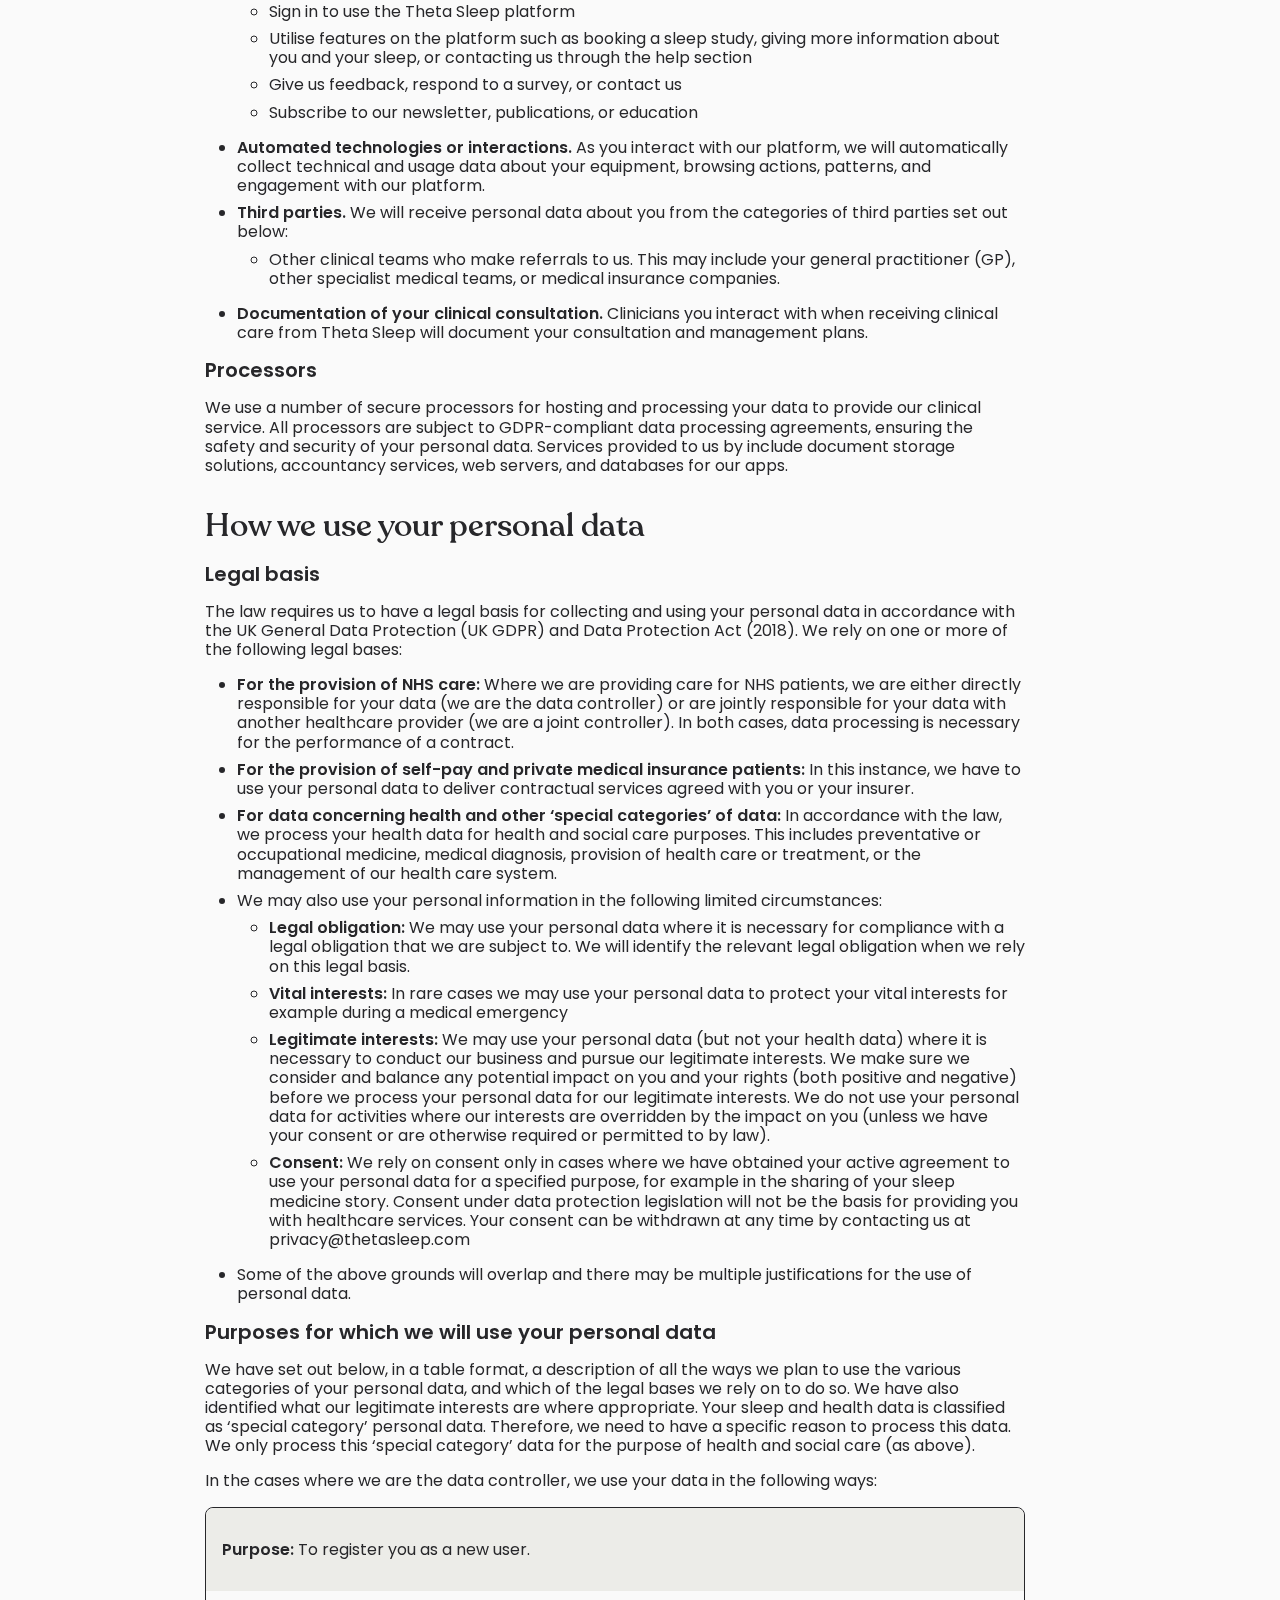
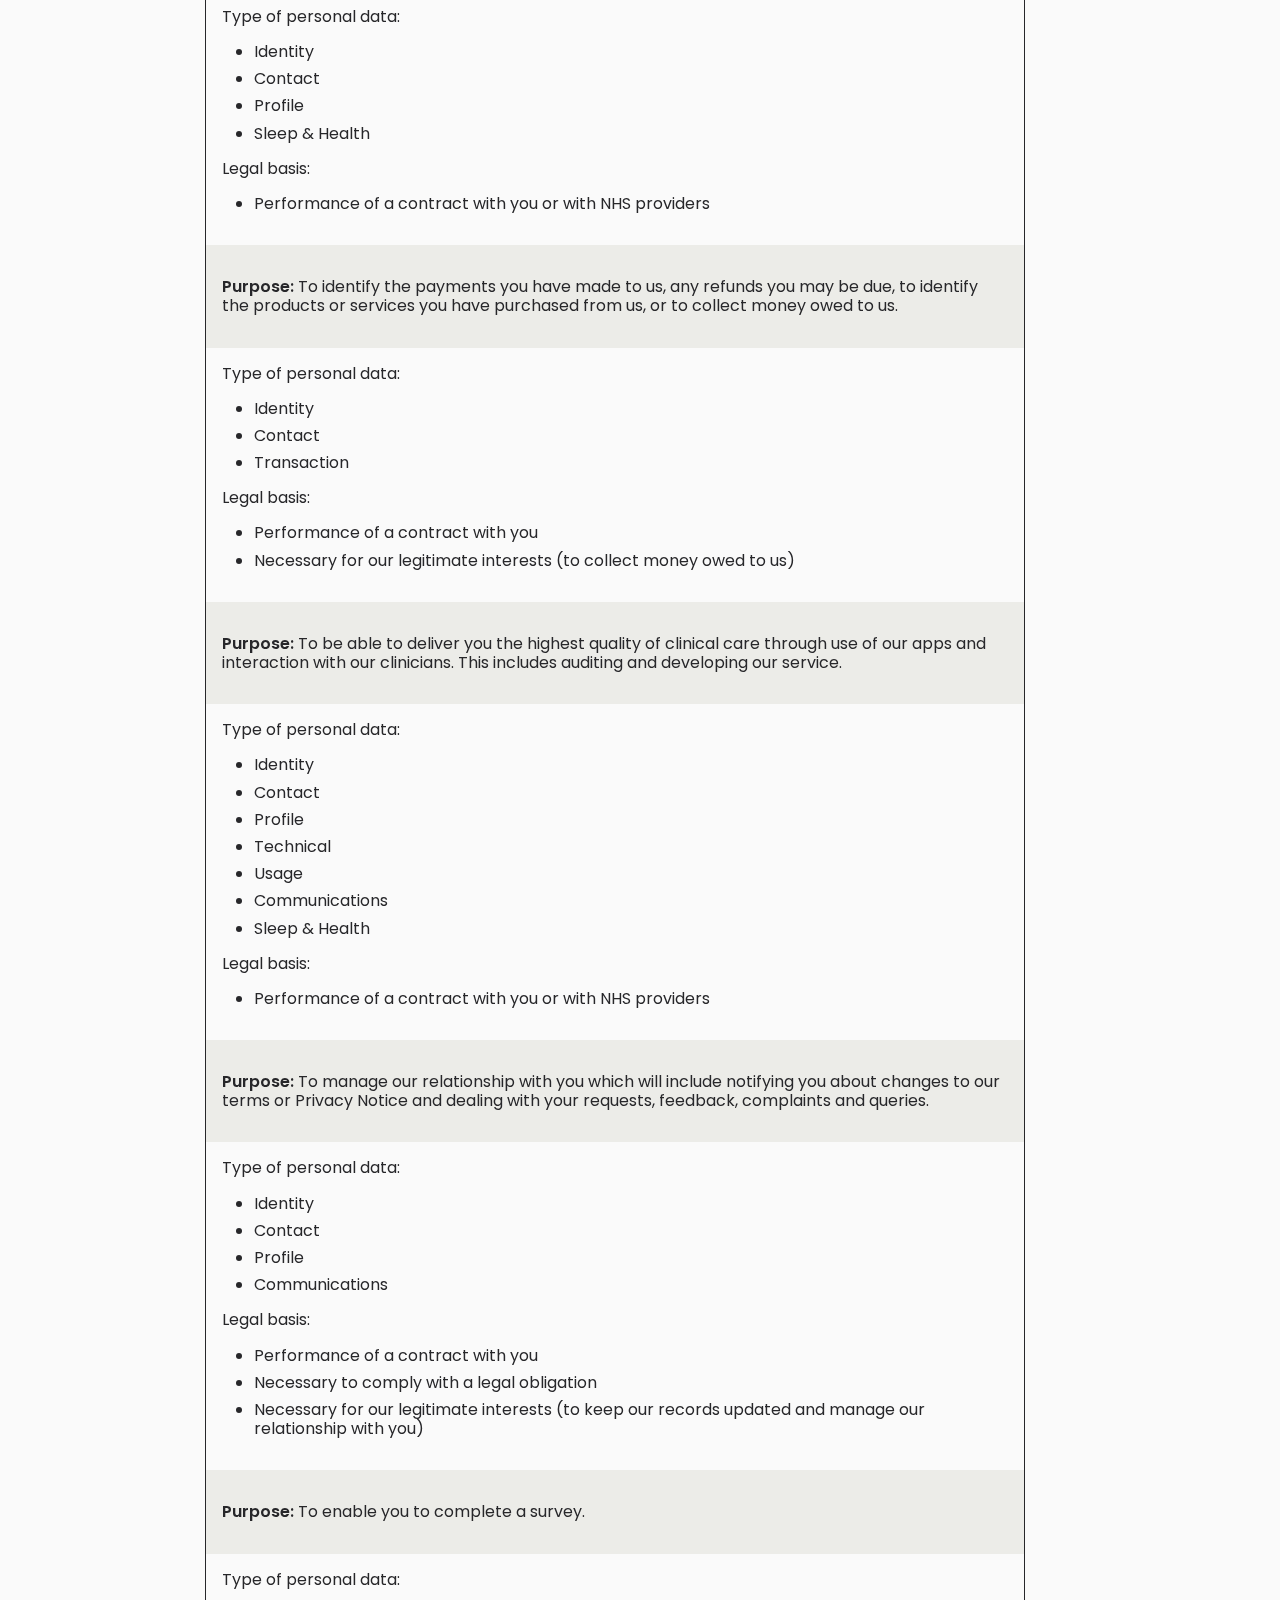
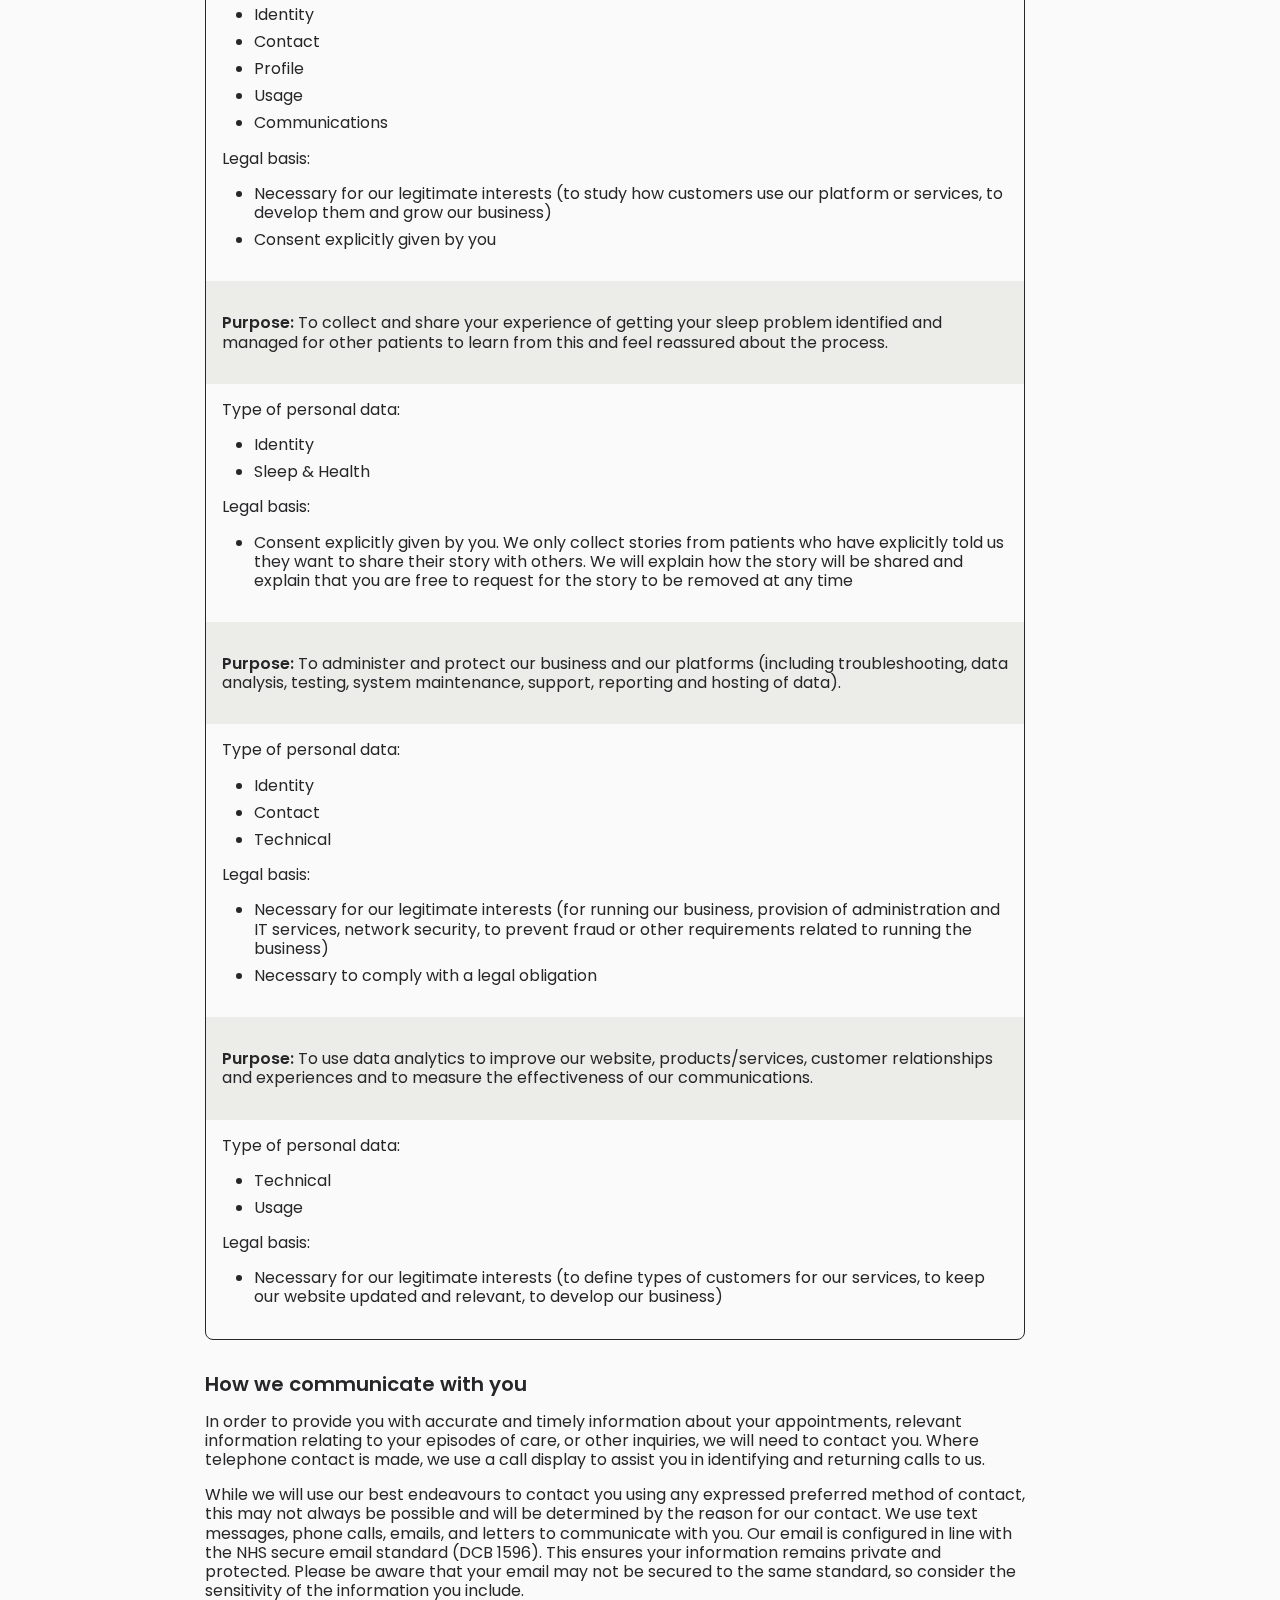
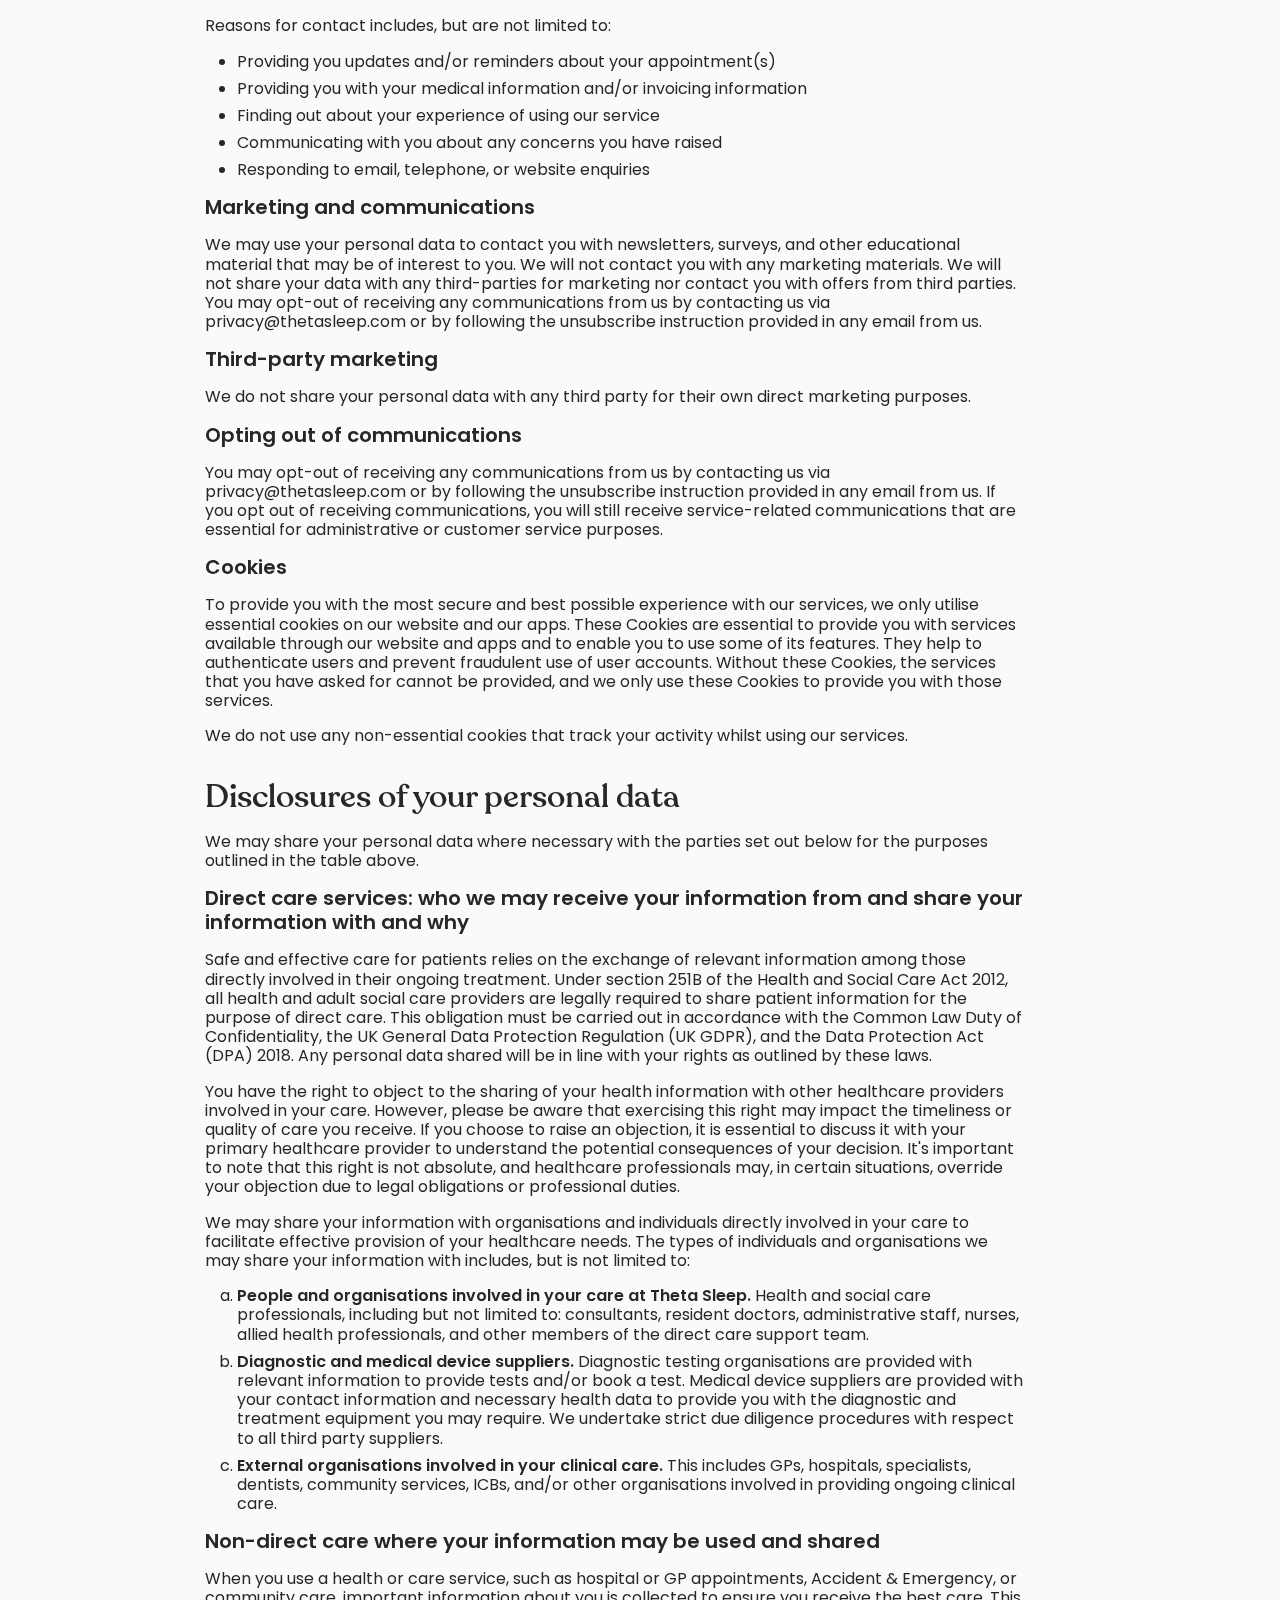
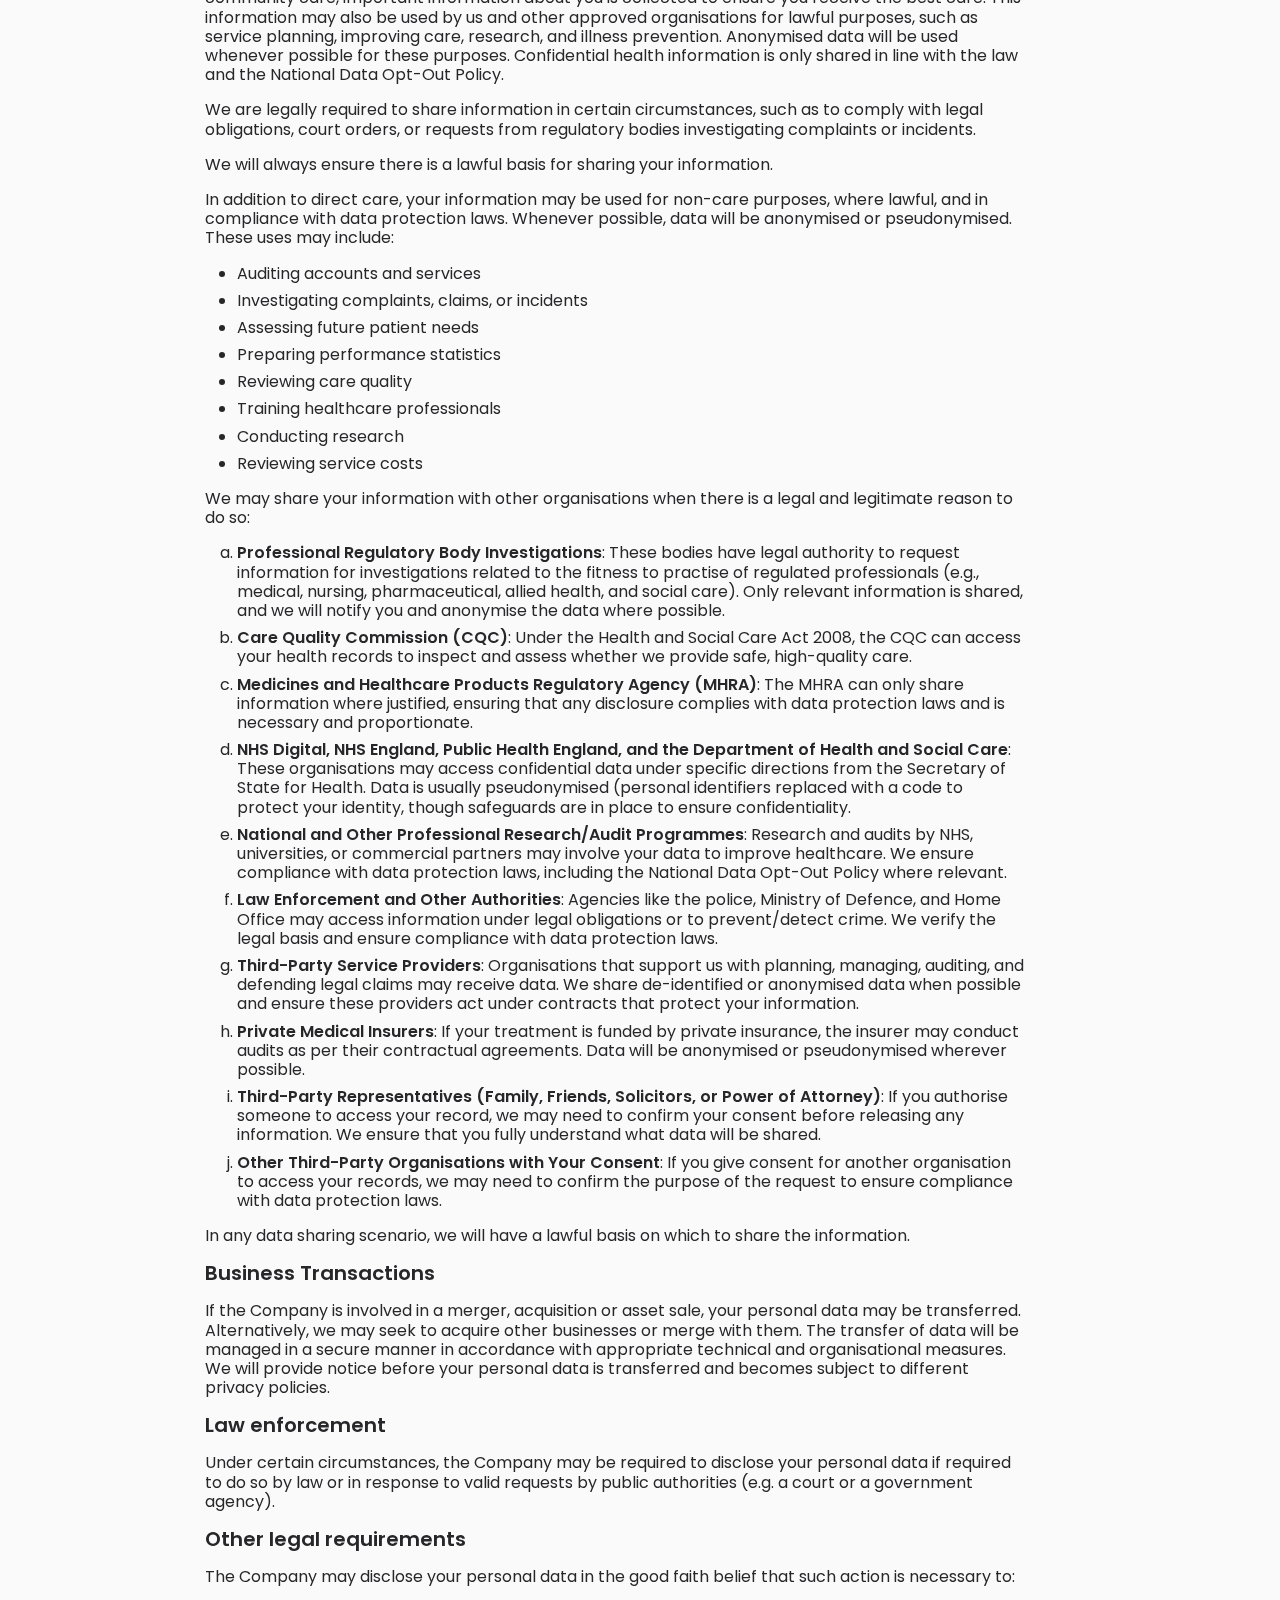
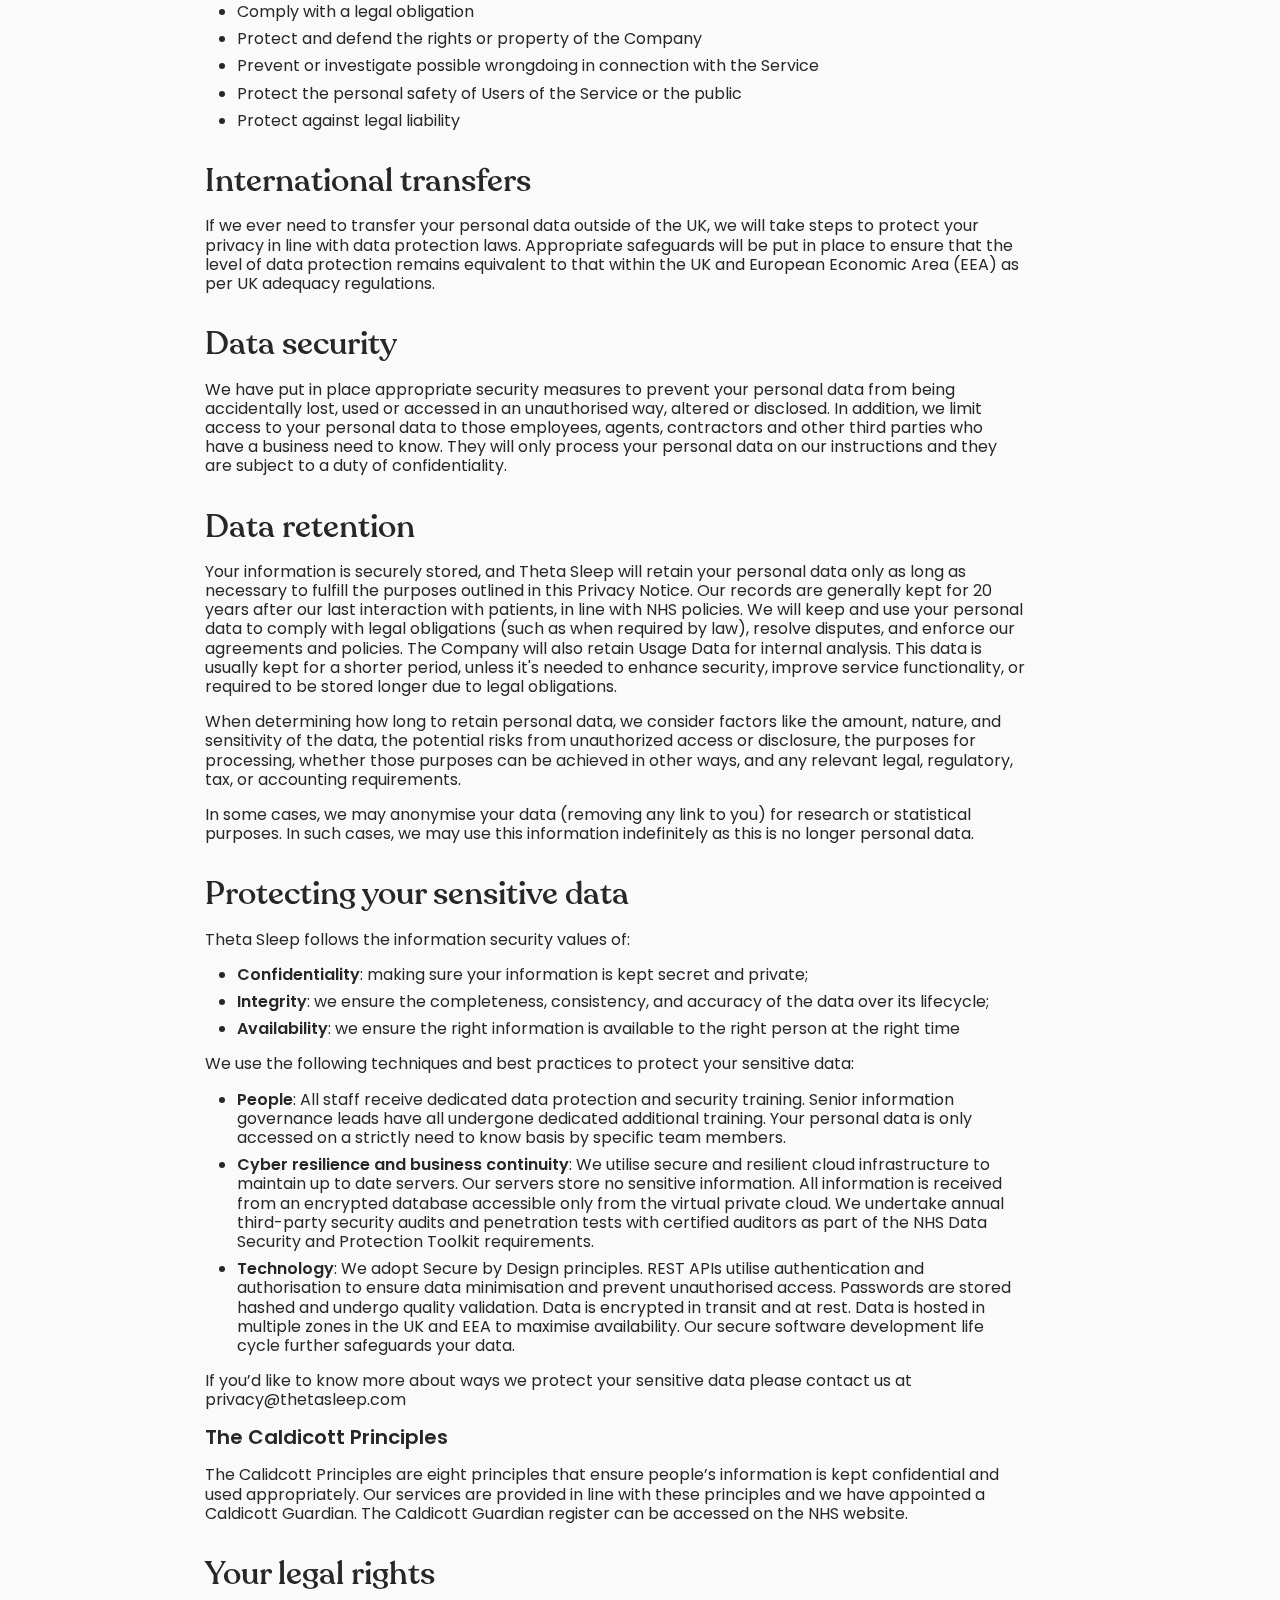
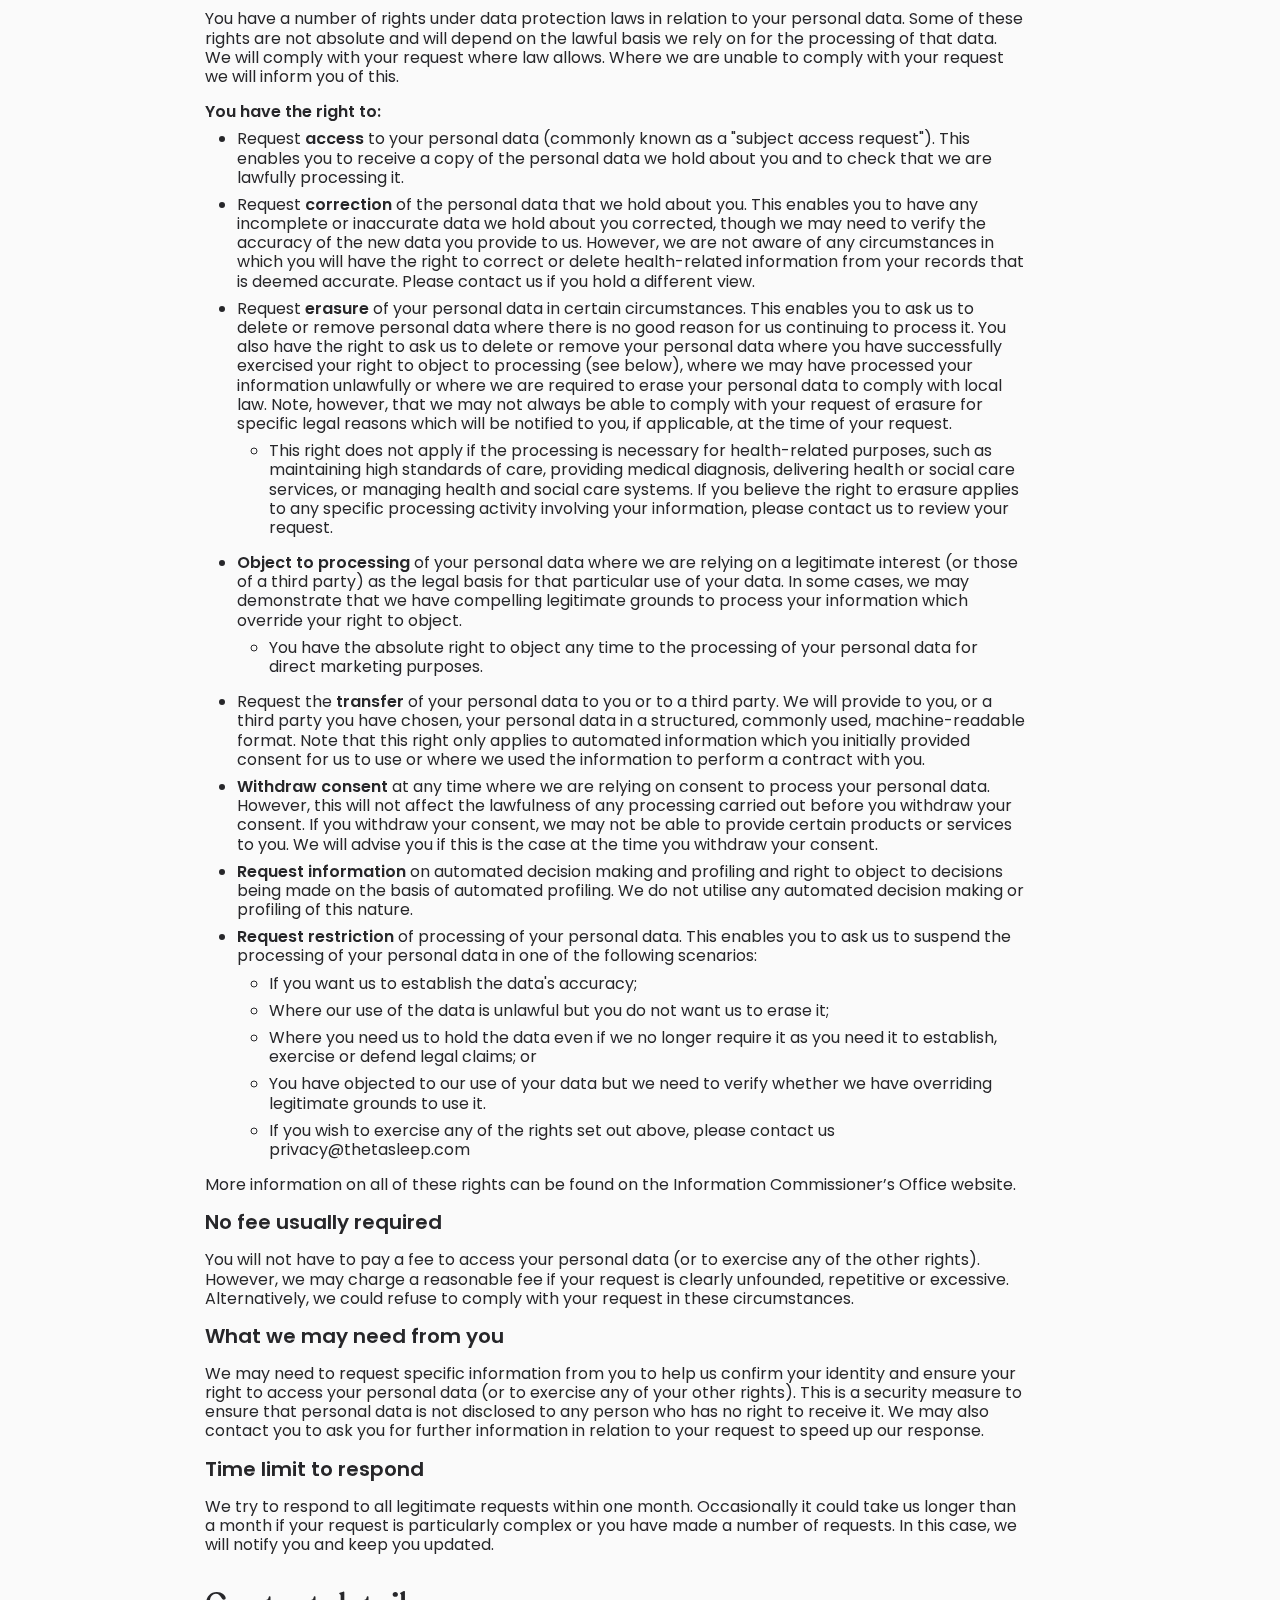
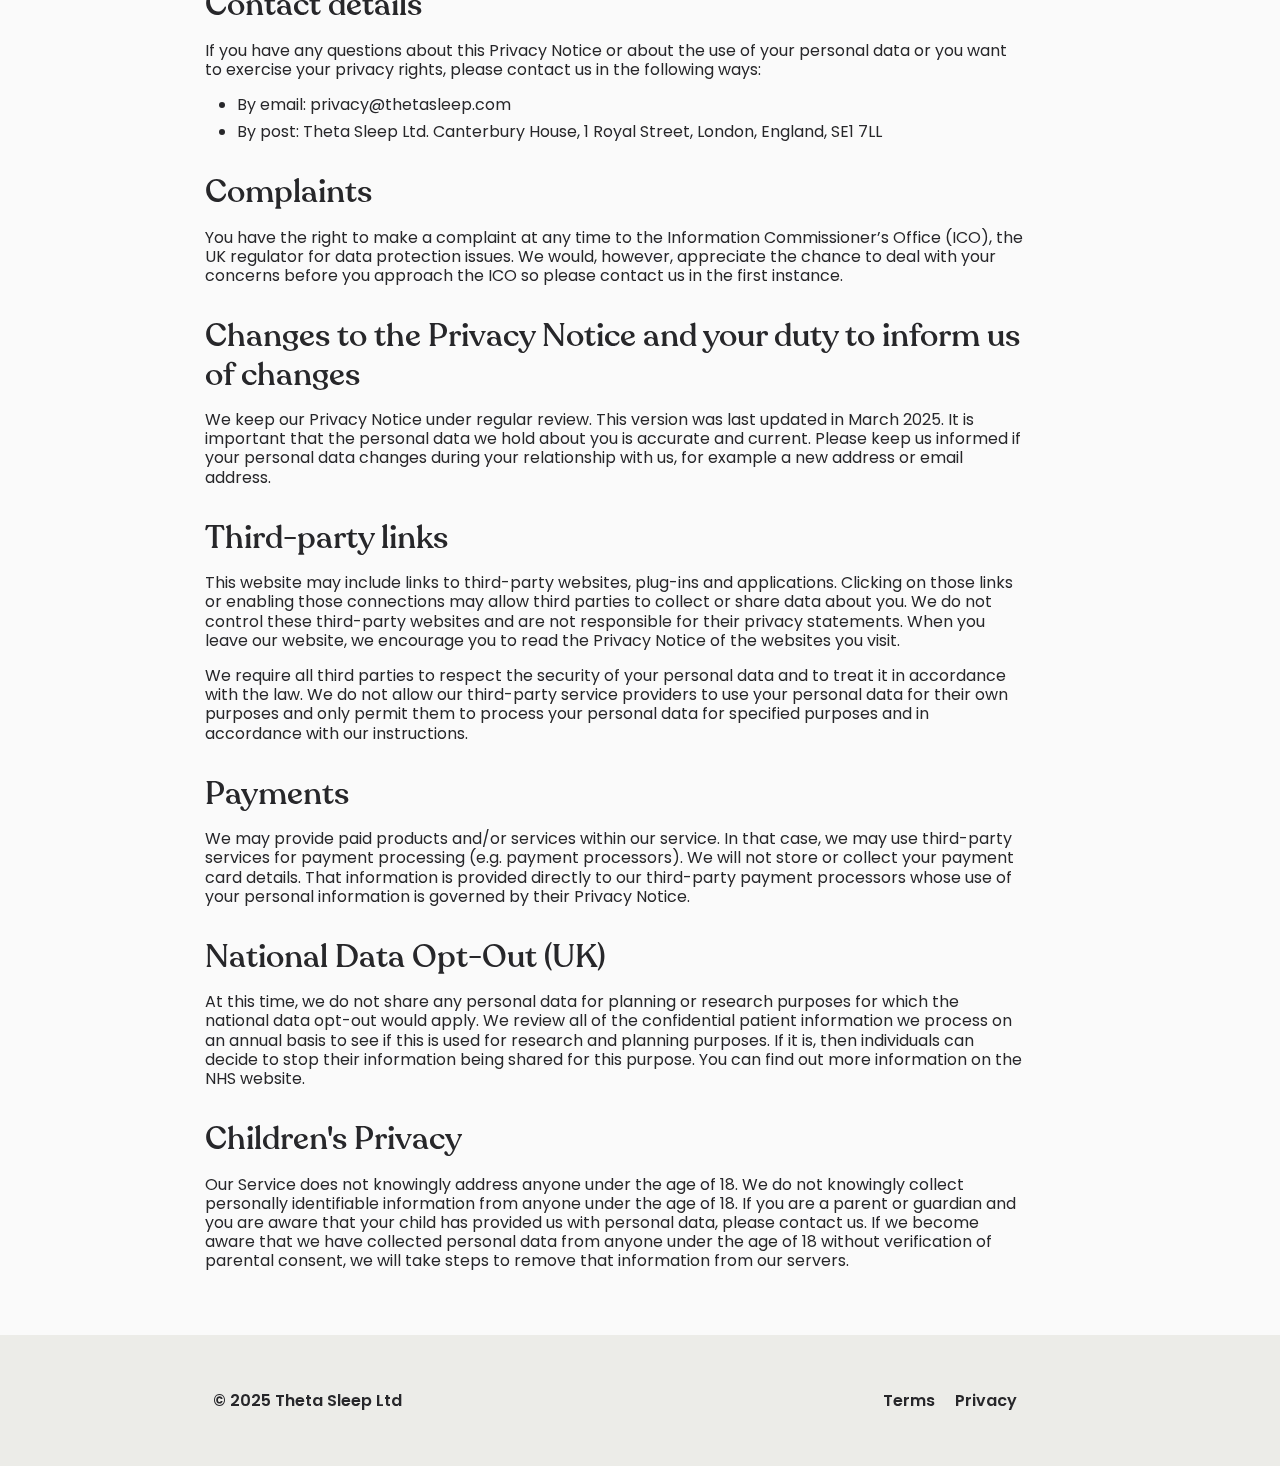
==== commit 87147b37: "fix home links from terms & privacy" ====
--- a/privacy.html
+++ b/privacy.html
@@ -20,7 +20,6 @@
     ></script>
   </head>
   <body>
-
     <div class="banner">
       <div class="stars">
         <svg xmlns="http://www.w3.org/2000/svg" width="100%" height="100%">
@@ -37,91 +36,275 @@
         </svg>
       </div>
       <div class="terms-container">
-        <a href="index.html"><img class="logo-banner" src="theta-sleep-logo.svg" /></a>
+        <a href="/"><img class="logo-banner" src="theta-sleep-logo.svg" /></a>
         <h1 class="terms-header">Privacy Notice</h1>
       </div>
     </div>
 
     <div class="terms-container terms-main">
-      <br>
+      <br />
       <p>Last updated: 28/03/2025</p>
 
-      <p>This Privacy Notice gives you information about how Theta Sleep Ltd (<b>"Theta Sleep"</b>) collects and uses your personal data through your use of our apps and when you communicate with us in any way, including any data you may provide when you sign up and use our services.</p>
+      <p>
+        This Privacy Notice gives you information about how Theta Sleep Ltd (<b
+          >"Theta Sleep"</b
+        >) collects and uses your personal data through your use of our apps and
+        when you communicate with us in any way, including any data you may
+        provide when you sign up and use our services.
+      </p>
 
       <h3>Who we are and how to contact us</h3>
 
-      <p>Theta Sleep Ltd is a Data Controller and responsible for your Personal Data (collectively referred to as Theta Sleep, <b>"we"</b>, <b>"us"</b> or <b>"our"</b> in this Privacy Notice) provided to us when using our Service.  Theta Sleep Ltd is a company registered in England and Wales with company number 16087698 with its registered office at Canterbury House, 1 Royal Street, London, England, SE1 7LL. Our data protection officer (DPO) is responsible for monitoring our compliance with data protection legislation.</p>
-
-      <p>If you would like to contact us about anything in this Privacy Notice, would like to contact our DPO, or if you have any questions about how we use your information or if you would like to exercise any of your data subject rights, please contact us at privacy@thetasleep.com</p>
-
-      <h3>The types of personal data we collect about all the users of our apps </h3>
-
-      <p>Personal data means any information about an individual from which that person can be identified. Certain types of personal data require a higher level of protection such as information about health.</p>
-      <p>We may collect, use, store and transfer different kinds of personal data about you which are grouped together as follows:</p>
+      <p>
+        Theta Sleep Ltd is a Data Controller and responsible for your Personal
+        Data (collectively referred to as Theta Sleep, <b>"we"</b>,
+        <b>"us"</b> or <b>"our"</b> in this Privacy Notice) provided to us when
+        using our Service. Theta Sleep Ltd is a company registered in England
+        and Wales with company number 16087698 with its registered office at
+        Canterbury House, 1 Royal Street, London, England, SE1 7LL. Our data
+        protection officer (DPO) is responsible for monitoring our compliance
+        with data protection legislation.
+      </p>
+
+      <p>
+        If you would like to contact us about anything in this Privacy Notice,
+        would like to contact our DPO, or if you have any questions about how we
+        use your information or if you would like to exercise any of your data
+        subject rights, please contact us at privacy@thetasleep.com
+      </p>
+
+      <h3>
+        The types of personal data we collect about all the users of our apps
+      </h3>
+
+      <p>
+        Personal data means any information about an individual from which that
+        person can be identified. Certain types of personal data require a
+        higher level of protection such as information about health.
+      </p>
+      <p>
+        We may collect, use, store and transfer different kinds of personal data
+        about you which are grouped together as follows:
+      </p>
       <ul>
-        <li><b>Identity data</b> includes names, email addresses, usernames, date of birth, sex, equality data,  next of kin details, your GP details, your address, and your NHS number.</li>
-        <li><b>Profile data</b> includes your username and password, details of how you were referred to us, purchases or orders made by you, bookings and appointments details, preferences, feedback and survey responses.</li>
-        <li><b>Contact data</b> includes email addresses, telephone numbers and addresses such as delivery and billing addresses as well as emergency contact details</li>
-        <li><b>Transaction data</b> includes details about payments to and from you and other details of products and services you have purchased from us.</li>
-        <li><b>Technical data</b> includes internet protocol (IP) address, login data, browser type and version, time zone setting and location, browser plug-in types and versions, operating system and platform, device ID and other technology on the devices you use to access this website.</li>
-        <li><b>Usage data</b> includes information about how you interact with and use our website, products and services including administrative details relating to technical support queries you raise so we can resolve issues that arose using our platform.</li>
-        <li><b>Communications data</b> includes your preferences in receiving communications from us and our third parties and your communication preferences.</li>
-        <li><b>Sleep & Health data</b> includes any health data provided to us from third party health care providers (such as your GP, specialist, or health insurance company) and any data about your sleep and your health that you share with us when you express interest in, sign up for, and/or use our services.</li>
+        <li>
+          <b>Identity data</b> includes names, email addresses, usernames, date
+          of birth, sex, equality data, next of kin details, your GP details,
+          your address, and your NHS number.
+        </li>
+        <li>
+          <b>Profile data</b> includes your username and password, details of
+          how you were referred to us, purchases or orders made by you, bookings
+          and appointments details, preferences, feedback and survey responses.
+        </li>
+        <li>
+          <b>Contact data</b> includes email addresses, telephone numbers and
+          addresses such as delivery and billing addresses as well as emergency
+          contact details
+        </li>
+        <li>
+          <b>Transaction data</b> includes details about payments to and from
+          you and other details of products and services you have purchased from
+          us.
+        </li>
+        <li>
+          <b>Technical data</b> includes internet protocol (IP) address, login
+          data, browser type and version, time zone setting and location,
+          browser plug-in types and versions, operating system and platform,
+          device ID and other technology on the devices you use to access this
+          website.
+        </li>
+        <li>
+          <b>Usage data</b> includes information about how you interact with and
+          use our website, products and services including administrative
+          details relating to technical support queries you raise so we can
+          resolve issues that arose using our platform.
+        </li>
+        <li>
+          <b>Communications data</b> includes your preferences in receiving
+          communications from us and our third parties and your communication
+          preferences.
+        </li>
+        <li>
+          <b>Sleep & Health data</b> includes any health data provided to us
+          from third party health care providers (such as your GP, specialist,
+          or health insurance company) and any data about your sleep and your
+          health that you share with us when you express interest in, sign up
+          for, and/or use our services.
+        </li>
       </ul>
 
-      <p>We also collect, use and share <b>anonymised aggregated data</b> such as statistical or demographic data which is not personal data as it does not directly (or indirectly) reveal your identity. For example, we may use this anonymised data for the purposes of helping us build evidence to justify formal clinical trials and feasibility studies in a clinical setting, or for internal research and product development, including product development involving machine learning and big data analysis, or for future conference presentations or publications in journals.</p>
+      <p>
+        We also collect, use and share <b>anonymised aggregated data</b> such as
+        statistical or demographic data which is not personal data as it does
+        not directly (or indirectly) reveal your identity. For example, we may
+        use this anonymised data for the purposes of helping us build evidence
+        to justify formal clinical trials and feasibility studies in a clinical
+        setting, or for internal research and product development, including
+        product development involving machine learning and big data analysis, or
+        for future conference presentations or publications in journals.
+      </p>
 
       <h2>How is your personal data collected?</h2>
 
-      <p>We use different methods to collect data from and about you. Collectively this data is known as your patient record. Information held in your patient record is used for direct care purposes and to review and improve the quality of care we provide (this is known as audit, service development, and clinical governance). This data may be collected through:</p>
+      <p>
+        We use different methods to collect data from and about you.
+        Collectively this data is known as your patient record. Information held
+        in your patient record is used for direct care purposes and to review
+        and improve the quality of care we provide (this is known as audit,
+        service development, and clinical governance). This data may be
+        collected through:
+      </p>
       <ul>
-        <li><b>Your interactions with us.</b> You may give us your personal data by signing up to use our platform, filling in online forms or by corresponding with us by post, phone, email or otherwise. This includes personal data, including special category health data, you provide when you:
+        <li>
+          <b>Your interactions with us.</b> You may give us your personal data
+          by signing up to use our platform, filling in online forms or by
+          corresponding with us by post, phone, email or otherwise. This
+          includes personal data, including special category health data, you
+          provide when you:
           <ul>
             <li>Create an account to use the Theta Sleep platform</li>
-            <li>Sign in to use the Theta Sleep platform </li>
-            <li>Utilise features on the platform such as booking a sleep study, giving more information about you and your sleep, or contacting us through the help section</li>
+            <li>Sign in to use the Theta Sleep platform</li>
+            <li>
+              Utilise features on the platform such as booking a sleep study,
+              giving more information about you and your sleep, or contacting us
+              through the help section
+            </li>
             <li>Give us feedback, respond to a survey, or contact us</li>
             <li>Subscribe to our newsletter, publications, or education</li>
           </ul>
         </li>
 
-        <li><b>Automated technologies or interactions.</b> As you interact with our platform, we will automatically collect technical and usage data about your equipment, browsing actions, patterns, and engagement with our platform.</li>
-        <li><b>Third parties.</b> We will receive personal data about you from the categories of third parties set out below:
+        <li>
+          <b>Automated technologies or interactions.</b> As you interact with
+          our platform, we will automatically collect technical and usage data
+          about your equipment, browsing actions, patterns, and engagement with
+          our platform.
+        </li>
+        <li>
+          <b>Third parties.</b> We will receive personal data about you from the
+          categories of third parties set out below:
           <ul>
-            <li>Other clinical teams who make referrals to us. This may include your general practitioner (GP), other specialist medical teams, or medical insurance companies.</li>
+            <li>
+              Other clinical teams who make referrals to us. This may include
+              your general practitioner (GP), other specialist medical teams, or
+              medical insurance companies.
+            </li>
           </ul>
         </li>
-        <li><b>Documentation of your clinical consultation.</b> Clinicians you interact with when receiving clinical care from Theta Sleep will document your consultation and management plans.</li>
+        <li>
+          <b>Documentation of your clinical consultation.</b> Clinicians you
+          interact with when receiving clinical care from Theta Sleep will
+          document your consultation and management plans.
+        </li>
       </ul>
 
       <h3>Processors</h3>
 
-      <p>We use a number of secure processors for hosting and processing your data to provide our clinical service. All processors are subject to GDPR-compliant data processing agreements, ensuring the safety and security of your personal data. Services provided to us by include document storage solutions, accountancy services, web servers, and databases for our apps.</p>
+      <p>
+        We use a number of secure processors for hosting and processing your
+        data to provide our clinical service. All processors are subject to
+        GDPR-compliant data processing agreements, ensuring the safety and
+        security of your personal data. Services provided to us by include
+        document storage solutions, accountancy services, web servers, and
+        databases for our apps.
+      </p>
 
       <h2>How we use your personal data</h2>
 
       <h3>Legal basis</h3>
 
-      <p>The law requires us to have a legal basis for collecting and using your personal data in accordance with the UK General Data Protection (UK GDPR) and Data Protection Act (2018). We rely on one or more of the following legal bases:</p>
+      <p>
+        The law requires us to have a legal basis for collecting and using your
+        personal data in accordance with the UK General Data Protection (UK
+        GDPR) and Data Protection Act (2018). We rely on one or more of the
+        following legal bases:
+      </p>
       <ul>
-        <li><b>For the provision of NHS care:</b> Where we are providing care for NHS patients,  we are either directly responsible for your data (we are the data controller) or are jointly responsible for your data with another healthcare provider (we are a joint controller). In both cases, data processing is necessary for the performance of a contract.</li>
-        <li><b>For the provision of self-pay and private medical insurance patients:</b> In this instance, we have to use your personal data to deliver contractual services agreed with you or your insurer.</li>
-        <li><b>For data concerning health and other ‘special categories’ of data:</b> In accordance with the law, we process your health data for health and social care purposes. This includes preventative or occupational medicine, medical diagnosis, provision of health care or treatment, or the management of our health care system.</li>
-        <li>We may also use your personal information in the following limited circumstances:
+        <li>
+          <b>For the provision of NHS care:</b> Where we are providing care for
+          NHS patients, we are either directly responsible for your data (we are
+          the data controller) or are jointly responsible for your data with
+          another healthcare provider (we are a joint controller). In both
+          cases, data processing is necessary for the performance of a contract.
+        </li>
+        <li>
+          <b
+            >For the provision of self-pay and private medical insurance
+            patients:</b
+          >
+          In this instance, we have to use your personal data to deliver
+          contractual services agreed with you or your insurer.
+        </li>
+        <li>
+          <b
+            >For data concerning health and other ‘special categories’ of
+            data:</b
+          >
+          In accordance with the law, we process your health data for health and
+          social care purposes. This includes preventative or occupational
+          medicine, medical diagnosis, provision of health care or treatment, or
+          the management of our health care system.
+        </li>
+        <li>
+          We may also use your personal information in the following limited
+          circumstances:
           <ul>
-            <li><b>Legal obligation:</b> We may use your personal data where it is necessary for compliance with a legal obligation that we are subject to. We will identify the relevant legal obligation when we rely on this legal basis.</li>
-            <li><b>Vital interests:</b> In rare cases we may use your personal data to protect your vital interests for example during a medical emergency</li>
-            <li><b>Legitimate interests:</b> We may use your personal data (but not your health data) where it is necessary to conduct our business and pursue our legitimate interests. We make sure we consider and balance any potential impact on you and your rights (both positive and negative) before we process your personal data for our legitimate interests. We do not use your personal data for activities where our interests are overridden by the impact on you (unless we have your consent or are otherwise required or permitted to by law). </li>
-            <li><b>Consent:</b> We rely on consent only in cases where we have obtained your active agreement to use your personal data for a specified purpose, for example in the sharing of your sleep medicine story. Consent under data protection legislation will not be the basis for providing you with healthcare services. Your consent can be withdrawn at any time by contacting us at privacy@thetasleep.com</li>
+            <li>
+              <b>Legal obligation:</b> We may use your personal data where it is
+              necessary for compliance with a legal obligation that we are
+              subject to. We will identify the relevant legal obligation when we
+              rely on this legal basis.
+            </li>
+            <li>
+              <b>Vital interests:</b> In rare cases we may use your personal
+              data to protect your vital interests for example during a medical
+              emergency
+            </li>
+            <li>
+              <b>Legitimate interests:</b> We may use your personal data (but
+              not your health data) where it is necessary to conduct our
+              business and pursue our legitimate interests. We make sure we
+              consider and balance any potential impact on you and your rights
+              (both positive and negative) before we process your personal data
+              for our legitimate interests. We do not use your personal data for
+              activities where our interests are overridden by the impact on you
+              (unless we have your consent or are otherwise required or
+              permitted to by law).
+            </li>
+            <li>
+              <b>Consent:</b> We rely on consent only in cases where we have
+              obtained your active agreement to use your personal data for a
+              specified purpose, for example in the sharing of your sleep
+              medicine story. Consent under data protection legislation will not
+              be the basis for providing you with healthcare services. Your
+              consent can be withdrawn at any time by contacting us at
+              privacy@thetasleep.com
+            </li>
           </ul>
         </li>
-        <li>Some of the above grounds will overlap and there may be multiple justifications for the use of personal data. </li>
+        <li>
+          Some of the above grounds will overlap and there may be multiple
+          justifications for the use of personal data.
+        </li>
       </ul>
 
       <h3>Purposes for which we will use your personal data</h3>
-      <p>We have set out below, in a table format, a description of all the ways we plan to use the various categories of your personal data, and which of the legal bases we rely on to do so. We have also identified what our legitimate interests are where appropriate. Your sleep and health data is classified as ‘special category’ personal data. Therefore, we need to have a specific reason to process this data. We only process this ‘special category’ data for the purpose of health and social care (as above).</p>
-
-      <p>In the cases where we are the data controller, we use your data in the following ways:</p>
+      <p>
+        We have set out below, in a table format, a description of all the ways
+        we plan to use the various categories of your personal data, and which
+        of the legal bases we rely on to do so. We have also identified what our
+        legitimate interests are where appropriate. Your sleep and health data
+        is classified as ‘special category’ personal data. Therefore, we need to
+        have a specific reason to process this data. We only process this
+        ‘special category’ data for the purpose of health and social care (as
+        above).
+      </p>
+
+      <p>
+        In the cases where we are the data controller, we use your data in the
+        following ways:
+      </p>
 
       <div class="terms-table">
         <div class="terms-table-header-top">
@@ -139,7 +322,11 @@
           <li>Performance of a contract with you or with NHS providers</li>
         </ul>
         <div class="terms-table-header">
-          <p><b>Purpose:</b> To identify the payments you have made to us, any refunds you may be due, to identify the products or services you have purchased from us, or to collect money owed to us.</p>
+          <p>
+            <b>Purpose:</b> To identify the payments you have made to us, any
+            refunds you may be due, to identify the products or services you
+            have purchased from us, or to collect money owed to us.
+          </p>
         </div>
         <p>Type of personal data:</p>
         <ul>
@@ -150,10 +337,16 @@
         <p>Legal basis:</p>
         <ul>
           <li>Performance of a contract with you</li>
-          <li>Necessary for our legitimate interests (to collect money owed to us)</li>
+          <li>
+            Necessary for our legitimate interests (to collect money owed to us)
+          </li>
         </ul>
         <div class="terms-table-header">
-          <p><b>Purpose:</b> To be able to deliver you the highest quality of clinical care through use of our apps and interaction with our clinicians. This includes auditing and developing our service.</p>
+          <p>
+            <b>Purpose:</b> To be able to deliver you the highest quality of
+            clinical care through use of our apps and interaction with our
+            clinicians. This includes auditing and developing our service.
+          </p>
         </div>
         <p>Type of personal data:</p>
         <ul>
@@ -170,7 +363,11 @@
           <li>Performance of a contract with you or with NHS providers</li>
         </ul>
         <div class="terms-table-header">
-          <p><b>Purpose:</b> To manage our relationship with you which will include notifying you about changes to our terms or Privacy Notice and dealing with your requests, feedback, complaints and queries.</p>
+          <p>
+            <b>Purpose:</b> To manage our relationship with you which will
+            include notifying you about changes to our terms or Privacy Notice
+            and dealing with your requests, feedback, complaints and queries.
+          </p>
         </div>
         <p>Type of personal data:</p>
         <ul>
@@ -183,7 +380,10 @@
         <ul>
           <li>Performance of a contract with you</li>
           <li>Necessary to comply with a legal obligation</li>
-          <li>Necessary for our legitimate interests (to keep our records updated and manage our relationship with you)</li>
+          <li>
+            Necessary for our legitimate interests (to keep our records updated
+            and manage our relationship with you)
+          </li>
         </ul>
         <div class="terms-table-header">
           <p><b>Purpose:</b> To enable you to complete a survey.</p>
@@ -198,11 +398,18 @@
         </ul>
         <p>Legal basis:</p>
         <ul>
-          <li>Necessary for our legitimate interests (to study how customers use our platform or services, to develop them and grow our business)</li>
+          <li>
+            Necessary for our legitimate interests (to study how customers use
+            our platform or services, to develop them and grow our business)
+          </li>
           <li>Consent explicitly given by you</li>
         </ul>
         <div class="terms-table-header">
-          <p><b>Purpose:</b> To collect and share your experience of getting your sleep problem identified and managed for other patients to learn from this and feel reassured about the process.</p>
+          <p>
+            <b>Purpose:</b> To collect and share your experience of getting your
+            sleep problem identified and managed for other patients to learn
+            from this and feel reassured about the process.
+          </p>
         </div>
         <p>Type of personal data:</p>
         <ul>
@@ -211,10 +418,20 @@
         </ul>
         <p>Legal basis:</p>
         <ul>
-          <li>Consent explicitly given by you. We only collect stories from patients who have explicitly told us they want to share their story with others. We will explain how the story will be shared and explain that you are free to request for the story to be removed at any time</li>
+          <li>
+            Consent explicitly given by you. We only collect stories from
+            patients who have explicitly told us they want to share their story
+            with others. We will explain how the story will be shared and
+            explain that you are free to request for the story to be removed at
+            any time
+          </li>
         </ul>
         <div class="terms-table-header">
-          <p><b>Purpose:</b> To administer and protect our business and our platforms (including troubleshooting, data analysis, testing, system maintenance, support, reporting and hosting of data).</p>
+          <p>
+            <b>Purpose:</b> To administer and protect our business and our
+            platforms (including troubleshooting, data analysis, testing, system
+            maintenance, support, reporting and hosting of data).
+          </p>
         </div>
         <p>Type of personal data:</p>
         <ul>
@@ -224,11 +441,19 @@
         </ul>
         <p>Legal basis:</p>
         <ul>
-          <li>Necessary for our legitimate interests (for running our business, provision of administration and IT services, network security, to prevent fraud or other requirements related to running the business)</li>
+          <li>
+            Necessary for our legitimate interests (for running our business,
+            provision of administration and IT services, network security, to
+            prevent fraud or other requirements related to running the business)
+          </li>
           <li>Necessary to comply with a legal obligation</li>
         </ul>
         <div class="terms-table-header">
-          <p><b>Purpose:</b> To use data analytics to improve our website, products/services, customer relationships and experiences and to measure the effectiveness of our communications.</p>
+          <p>
+            <b>Purpose:</b> To use data analytics to improve our website,
+            products/services, customer relationships and experiences and to
+            measure the effectiveness of our communications.
+          </p>
         </div>
         <p>Type of personal data:</p>
         <ul>
@@ -237,20 +462,44 @@
         </ul>
         <p>Legal basis:</p>
         <ul>
-          <li>Necessary for our legitimate interests (to define types of customers for our services, to keep our website updated and relevant, to develop our business)</li>
+          <li>
+            Necessary for our legitimate interests (to define types of customers
+            for our services, to keep our website updated and relevant, to
+            develop our business)
+          </li>
         </ul>
       </div>
 
       <h3>How we communicate with you</h3>
 
-      <p>In order to provide you with accurate and timely information about your appointments, relevant information relating to your episodes of care, or other inquiries, we will need to contact you. Where telephone contact is made, we use a call display to assist you in identifying and returning calls to us.</p>
-
-      <p>While we will use our best endeavours to contact you using any expressed preferred method of contact, this may not always be possible and will be determined by the reason for our contact. We use text messages, phone calls, emails, and letters to communicate with you. Our email is configured in line with the NHS secure email standard (DCB 1596). This ensures your information remains private and protected. Please be aware that your email may not be secured to the same standard, so consider the sensitivity of the information you include.</p>
+      <p>
+        In order to provide you with accurate and timely information about your
+        appointments, relevant information relating to your episodes of care, or
+        other inquiries, we will need to contact you. Where telephone contact is
+        made, we use a call display to assist you in identifying and returning
+        calls to us.
+      </p>
+
+      <p>
+        While we will use our best endeavours to contact you using any expressed
+        preferred method of contact, this may not always be possible and will be
+        determined by the reason for our contact. We use text messages, phone
+        calls, emails, and letters to communicate with you. Our email is
+        configured in line with the NHS secure email standard (DCB 1596). This
+        ensures your information remains private and protected. Please be aware
+        that your email may not be secured to the same standard, so consider the
+        sensitivity of the information you include.
+      </p>
 
       <p>Reasons for contact includes, but are not limited to:</p>
       <ul>
-        <li>Providing you updates and/or reminders about your appointment(s)</li>
-        <li>Providing you with your medical information and/or invoicing information</li>
+        <li>
+          Providing you updates and/or reminders about your appointment(s)
+        </li>
+        <li>
+          Providing you with your medical information and/or invoicing
+          information
+        </li>
         <li>Finding out about your experience of using our service</li>
         <li>Communicating with you about any concerns you have raised</li>
         <li>Responding to email, telephone, or website enquiries</li>
@@ -258,49 +507,149 @@
 
       <h3>Marketing and communications</h3>
 
-      <p>We may use your personal data to contact you with newsletters, surveys, and other educational material that may be of interest to you. We will not contact you with any marketing materials. We will not share your data with any third-parties for marketing nor contact you with offers from third parties. You may opt-out of receiving any communications from us by contacting us via privacy@thetasleep.com or by following the unsubscribe instruction provided in any email from us.</p>
+      <p>
+        We may use your personal data to contact you with newsletters, surveys,
+        and other educational material that may be of interest to you. We will
+        not contact you with any marketing materials. We will not share your
+        data with any third-parties for marketing nor contact you with offers
+        from third parties. You may opt-out of receiving any communications from
+        us by contacting us via privacy@thetasleep.com or by following the
+        unsubscribe instruction provided in any email from us.
+      </p>
 
       <h3>Third-party marketing</h3>
 
-      <p>We do not share your personal data with any third party for their own direct marketing purposes.</p>
+      <p>
+        We do not share your personal data with any third party for their own
+        direct marketing purposes.
+      </p>
 
       <h3>Opting out of communications</h3>
 
-      <p>You may opt-out of receiving any communications from us by contacting us via privacy@thetasleep.com or by following the unsubscribe instruction provided in any email from us. If you opt out of receiving communications, you will still receive service-related communications that are essential for administrative or customer service purposes.</p>
+      <p>
+        You may opt-out of receiving any communications from us by contacting us
+        via privacy@thetasleep.com or by following the unsubscribe instruction
+        provided in any email from us. If you opt out of receiving
+        communications, you will still receive service-related communications
+        that are essential for administrative or customer service purposes.
+      </p>
 
       <h3>Cookies</h3>
 
-      <p>To provide you with the most secure and best possible experience with our services, we only utilise essential cookies on our website and our apps. These Cookies are essential to provide you with services available through our website and apps and to enable you to use some of its features. They help to authenticate users and prevent fraudulent use of user accounts. Without these Cookies, the services that you have asked for cannot be provided, and we only use these Cookies to provide you with those services.</p>
-
-      <p>We do not use any non-essential cookies that track your activity whilst using our services.</p>
+      <p>
+        To provide you with the most secure and best possible experience with
+        our services, we only utilise essential cookies on our website and our
+        apps. These Cookies are essential to provide you with services available
+        through our website and apps and to enable you to use some of its
+        features. They help to authenticate users and prevent fraudulent use of
+        user accounts. Without these Cookies, the services that you have asked
+        for cannot be provided, and we only use these Cookies to provide you
+        with those services.
+      </p>
+
+      <p>
+        We do not use any non-essential cookies that track your activity whilst
+        using our services.
+      </p>
 
       <h2>Disclosures of your personal data</h2>
 
-      <p>We may share your personal data where necessary with the parties set out below for the purposes outlined in the table above.</p>
-
-      <h3>Direct care services: who we may receive your information from and share your information with and why</h3>
-
-      <p>Safe and effective care for patients relies on the exchange of relevant information among those directly involved in their ongoing treatment. Under section 251B of the Health and Social Care Act 2012, all health and adult social care providers are legally required to share patient information for the purpose of direct care. This obligation must be carried out in accordance with the Common Law Duty of Confidentiality, the UK General Data Protection Regulation (UK GDPR), and the Data Protection Act (DPA) 2018. Any personal data shared will be in line with your rights as outlined by these laws.</p>
-
-      <p>You have the right to object to the sharing of your health information with other healthcare providers involved in your care. However, please be aware that exercising this right may impact the timeliness or quality of care you receive. If you choose to raise an objection, it is essential to discuss it with your primary healthcare provider to understand the potential consequences of your decision. It's important to note that this right is not absolute, and healthcare professionals may, in certain situations, override your objection due to legal obligations or professional duties.</p>
-
-      <p>We may share your information with organisations and individuals directly involved in your care to facilitate effective provision of your healthcare needs. The types of individuals and organisations we may share your information with includes, but is not limited to:</p>
+      <p>
+        We may share your personal data where necessary with the parties set out
+        below for the purposes outlined in the table above.
+      </p>
+
+      <h3>
+        Direct care services: who we may receive your information from and share
+        your information with and why
+      </h3>
+
+      <p>
+        Safe and effective care for patients relies on the exchange of relevant
+        information among those directly involved in their ongoing treatment.
+        Under section 251B of the Health and Social Care Act 2012, all health
+        and adult social care providers are legally required to share patient
+        information for the purpose of direct care. This obligation must be
+        carried out in accordance with the Common Law Duty of Confidentiality,
+        the UK General Data Protection Regulation (UK GDPR), and the Data
+        Protection Act (DPA) 2018. Any personal data shared will be in line with
+        your rights as outlined by these laws.
+      </p>
+
+      <p>
+        You have the right to object to the sharing of your health information
+        with other healthcare providers involved in your care. However, please
+        be aware that exercising this right may impact the timeliness or quality
+        of care you receive. If you choose to raise an objection, it is
+        essential to discuss it with your primary healthcare provider to
+        understand the potential consequences of your decision. It's important
+        to note that this right is not absolute, and healthcare professionals
+        may, in certain situations, override your objection due to legal
+        obligations or professional duties.
+      </p>
+
+      <p>
+        We may share your information with organisations and individuals
+        directly involved in your care to facilitate effective provision of your
+        healthcare needs. The types of individuals and organisations we may
+        share your information with includes, but is not limited to:
+      </p>
 
       <ol type="a">
-        <li><b>People and organisations involved in your care at Theta Sleep.</b> Health and social care professionals, including but not limited to: consultants, resident doctors, administrative staff, nurses, allied health professionals, and other members of the direct care support team.</li>
-        <li><b>Diagnostic and medical device suppliers.</b> Diagnostic testing organisations are provided with relevant information to provide tests and/or book a test. Medical device suppliers are provided with your contact information and necessary health data to provide you with the diagnostic and treatment equipment you may require. We undertake strict due diligence procedures with respect to all third party suppliers.</li>
-        <li><b>External organisations involved in your clinical care.</b> This includes GPs, hospitals, specialists, dentists, community services, ICBs, and/or other organisations involved in providing ongoing clinical care.</li>
+        <li>
+          <b>People and organisations involved in your care at Theta Sleep.</b>
+          Health and social care professionals, including but not limited to:
+          consultants, resident doctors, administrative staff, nurses, allied
+          health professionals, and other members of the direct care support
+          team.
+        </li>
+        <li>
+          <b>Diagnostic and medical device suppliers.</b> Diagnostic testing
+          organisations are provided with relevant information to provide tests
+          and/or book a test. Medical device suppliers are provided with your
+          contact information and necessary health data to provide you with the
+          diagnostic and treatment equipment you may require. We undertake
+          strict due diligence procedures with respect to all third party
+          suppliers.
+        </li>
+        <li>
+          <b>External organisations involved in your clinical care.</b> This
+          includes GPs, hospitals, specialists, dentists, community services,
+          ICBs, and/or other organisations involved in providing ongoing
+          clinical care.
+        </li>
       </ol>
 
       <h3>Non-direct care where your information may be used and shared</h3>
 
-      <p>When you use a health or care service, such as hospital or GP appointments, Accident & Emergency, or community care, important information about you is collected to ensure you receive the best care. This information may also be used by us and other approved organisations for lawful purposes, such as service planning, improving care, research, and illness prevention. Anonymised data will be used whenever possible for these purposes. Confidential health information is only shared in line with the law and the National Data Opt-Out Policy.</p>
-
-      <p>We are legally required to share information in certain circumstances, such as to comply with legal obligations, court orders, or requests from regulatory bodies investigating complaints or incidents.</p>
-
-      <p>We will always ensure there is a lawful basis for sharing your information.</p>
-
-      <p>In addition to direct care, your information may be used for non-care purposes, where lawful, and in compliance with data protection laws. Whenever possible, data will be anonymised or pseudonymised. These uses may include:</p>
+      <p>
+        When you use a health or care service, such as hospital or GP
+        appointments, Accident & Emergency, or community care, important
+        information about you is collected to ensure you receive the best care.
+        This information may also be used by us and other approved organisations
+        for lawful purposes, such as service planning, improving care, research,
+        and illness prevention. Anonymised data will be used whenever possible
+        for these purposes. Confidential health information is only shared in
+        line with the law and the National Data Opt-Out Policy.
+      </p>
+
+      <p>
+        We are legally required to share information in certain circumstances,
+        such as to comply with legal obligations, court orders, or requests from
+        regulatory bodies investigating complaints or incidents.
+      </p>
+
+      <p>
+        We will always ensure there is a lawful basis for sharing your
+        information.
+      </p>
+
+      <p>
+        In addition to direct care, your information may be used for non-care
+        purposes, where lawful, and in compliance with data protection laws.
+        Whenever possible, data will be anonymised or pseudonymised. These uses
+        may include:
+      </p>
       <ul>
         <li>Auditing accounts and services</li>
         <li>Investigating complaints, claims, or incidents</li>
@@ -312,166 +661,482 @@
         <li>Reviewing service costs</li>
       </ul>
 
-      <p>We may share your information with other organisations when there is a legal and legitimate reason to do so:</p>
+      <p>
+        We may share your information with other organisations when there is a
+        legal and legitimate reason to do so:
+      </p>
       <ol type="a">
-        <li><b>Professional Regulatory Body Investigations</b>: These bodies have legal authority to request information for investigations related to the fitness to practise of regulated professionals (e.g., medical, nursing, pharmaceutical, allied health, and social care). Only relevant information is shared, and we will notify you and anonymise the data where possible.</li>
-        <li><b>Care Quality Commission (CQC)</b>: Under the Health and Social Care Act 2008, the CQC can access your health records to inspect and assess whether we provide safe, high-quality care.</li>
-        <li><b>Medicines and Healthcare Products Regulatory Agency (MHRA)</b>: The MHRA can only share information where justified, ensuring that any disclosure complies with data protection laws and is necessary and proportionate.</li>
-        <li><b>NHS Digital, NHS England, Public Health England, and the Department of Health and Social Care</b>: These organisations may access confidential data under specific directions from the Secretary of State for Health. Data is usually pseudonymised (personal identifiers replaced with a code to protect your identity, though safeguards are in place to ensure confidentiality.</li>
-        <li><b>National and Other Professional Research/Audit Programmes</b>: Research and audits by NHS, universities, or commercial partners may involve your data to improve healthcare. We ensure compliance with data protection laws, including the National Data Opt-Out Policy where relevant.</li>
-        <li><b>Law Enforcement and Other Authorities</b>: Agencies like the police, Ministry of Defence, and Home Office may access information under legal obligations or to prevent/detect crime. We verify the legal basis and ensure compliance with data protection laws.</li>
-        <li><b>Third-Party Service Providers</b>: Organisations that support us with planning, managing, auditing, and defending legal claims may receive data. We share de-identified or anonymised data when possible and ensure these providers act under contracts that protect your information.</li>
-        <li><b>Private Medical Insurers</b>: If your treatment is funded by private insurance, the insurer may conduct audits as per their contractual agreements. Data will be anonymised or pseudonymised wherever possible.</li>
-        <li><b>Third-Party Representatives (Family, Friends, Solicitors, or Power of Attorney)</b>: If you authorise someone to access your record, we may need to confirm your consent before releasing any information. We ensure that you fully understand what data will be shared.</li>
-        <li><b>Other Third-Party Organisations with Your Consent</b>: If you give consent for another organisation to access your records, we may need to confirm the purpose of the request to ensure compliance with data protection laws.</li>
+        <li>
+          <b>Professional Regulatory Body Investigations</b>: These bodies have
+          legal authority to request information for investigations related to
+          the fitness to practise of regulated professionals (e.g., medical,
+          nursing, pharmaceutical, allied health, and social care). Only
+          relevant information is shared, and we will notify you and anonymise
+          the data where possible.
+        </li>
+        <li>
+          <b>Care Quality Commission (CQC)</b>: Under the Health and Social Care
+          Act 2008, the CQC can access your health records to inspect and assess
+          whether we provide safe, high-quality care.
+        </li>
+        <li>
+          <b>Medicines and Healthcare Products Regulatory Agency (MHRA)</b>: The
+          MHRA can only share information where justified, ensuring that any
+          disclosure complies with data protection laws and is necessary and
+          proportionate.
+        </li>
+        <li>
+          <b
+            >NHS Digital, NHS England, Public Health England, and the Department
+            of Health and Social Care</b
+          >: These organisations may access confidential data under specific
+          directions from the Secretary of State for Health. Data is usually
+          pseudonymised (personal identifiers replaced with a code to protect
+          your identity, though safeguards are in place to ensure
+          confidentiality.
+        </li>
+        <li>
+          <b>National and Other Professional Research/Audit Programmes</b>:
+          Research and audits by NHS, universities, or commercial partners may
+          involve your data to improve healthcare. We ensure compliance with
+          data protection laws, including the National Data Opt-Out Policy where
+          relevant.
+        </li>
+        <li>
+          <b>Law Enforcement and Other Authorities</b>: Agencies like the
+          police, Ministry of Defence, and Home Office may access information
+          under legal obligations or to prevent/detect crime. We verify the
+          legal basis and ensure compliance with data protection laws.
+        </li>
+        <li>
+          <b>Third-Party Service Providers</b>: Organisations that support us
+          with planning, managing, auditing, and defending legal claims may
+          receive data. We share de-identified or anonymised data when possible
+          and ensure these providers act under contracts that protect your
+          information.
+        </li>
+        <li>
+          <b>Private Medical Insurers</b>: If your treatment is funded by
+          private insurance, the insurer may conduct audits as per their
+          contractual agreements. Data will be anonymised or pseudonymised
+          wherever possible.
+        </li>
+        <li>
+          <b
+            >Third-Party Representatives (Family, Friends, Solicitors, or Power
+            of Attorney)</b
+          >: If you authorise someone to access your record, we may need to
+          confirm your consent before releasing any information. We ensure that
+          you fully understand what data will be shared.
+        </li>
+        <li>
+          <b>Other Third-Party Organisations with Your Consent</b>: If you give
+          consent for another organisation to access your records, we may need
+          to confirm the purpose of the request to ensure compliance with data
+          protection laws.
+        </li>
       </ol>
 
-      <p>In any data sharing scenario, we will have a lawful basis on which to share the information.</p>
+      <p>
+        In any data sharing scenario, we will have a lawful basis on which to
+        share the information.
+      </p>
 
       <h3>Business Transactions</h3>
 
-      <p>If the Company is involved in a merger, acquisition or asset sale, your personal data may be transferred. Alternatively, we may seek to acquire other businesses or merge with them. The transfer of data will be managed in a secure manner in accordance with appropriate technical and organisational measures. We will provide notice before your personal data is transferred and becomes subject to different privacy policies.</p>
+      <p>
+        If the Company is involved in a merger, acquisition or asset sale, your
+        personal data may be transferred. Alternatively, we may seek to acquire
+        other businesses or merge with them. The transfer of data will be
+        managed in a secure manner in accordance with appropriate technical and
+        organisational measures. We will provide notice before your personal
+        data is transferred and becomes subject to different privacy policies.
+      </p>
 
       <h3>Law enforcement</h3>
 
-      <p>Under certain circumstances, the Company may be required to disclose your personal data if required to do so by law or in response to valid requests by public authorities (e.g. a court or a government agency).</p>
+      <p>
+        Under certain circumstances, the Company may be required to disclose
+        your personal data if required to do so by law or in response to valid
+        requests by public authorities (e.g. a court or a government agency).
+      </p>
 
       <h3>Other legal requirements</h3>
 
-      <p>The Company may disclose your personal data in the good faith belief that such action is necessary to:</p>
+      <p>
+        The Company may disclose your personal data in the good faith belief
+        that such action is necessary to:
+      </p>
       <ul>
         <li>Comply with a legal obligation</li>
         <li>Protect and defend the rights or property of the Company</li>
-        <li>Prevent or investigate possible wrongdoing in connection with the Service</li>
-        <li>Protect the personal safety of Users of the Service or the public</li>
+        <li>
+          Prevent or investigate possible wrongdoing in connection with the
+          Service
+        </li>
+        <li>
+          Protect the personal safety of Users of the Service or the public
+        </li>
         <li>Protect against legal liability</li>
       </ul>
 
       <h2>International transfers</h2>
 
-      <p>If we ever need to transfer your personal data outside of the UK, we will take steps to protect your privacy in line with data protection laws. Appropriate safeguards will be put in place to ensure that the level of data protection remains equivalent to that within the UK and European Economic Area (EEA) as per UK adequacy regulations.</p>
+      <p>
+        If we ever need to transfer your personal data outside of the UK, we
+        will take steps to protect your privacy in line with data protection
+        laws. Appropriate safeguards will be put in place to ensure that the
+        level of data protection remains equivalent to that within the UK and
+        European Economic Area (EEA) as per UK adequacy regulations.
+      </p>
 
       <h2>Data security</h2>
 
-      <p>We have put in place appropriate security measures to prevent your personal data from being accidentally lost, used or accessed in an unauthorised way, altered or disclosed. In addition, we limit access to your personal data to those employees, agents, contractors and other third parties who have a business need to know. They will only process your personal data on our instructions and they are subject to a duty of confidentiality.</p>
+      <p>
+        We have put in place appropriate security measures to prevent your
+        personal data from being accidentally lost, used or accessed in an
+        unauthorised way, altered or disclosed. In addition, we limit access to
+        your personal data to those employees, agents, contractors and other
+        third parties who have a business need to know. They will only process
+        your personal data on our instructions and they are subject to a duty of
+        confidentiality.
+      </p>
 
       <h2>Data retention</h2>
 
-      <p>Your information is securely stored, and Theta Sleep will retain your personal data only as long as necessary to fulfill the purposes outlined in this Privacy Notice. Our records are generally kept for 20 years after our last interaction with patients, in line with NHS policies. We will keep and use your personal data to comply with legal obligations (such as when required by law), resolve disputes, and enforce our agreements and policies. The Company will also retain Usage Data for internal analysis. This data is usually kept for a shorter period, unless it's needed to enhance security, improve service functionality, or required to be stored longer due to legal obligations.</p>
-
-      <p>When determining how long to retain personal data, we consider factors like the amount, nature, and sensitivity of the data, the potential risks from unauthorized access or disclosure, the purposes for processing, whether those purposes can be achieved in other ways, and any relevant legal, regulatory, tax, or accounting requirements.</p>
-
-      <p>In some cases, we may anonymise your data (removing any link to you) for research or statistical purposes. In such cases, we may use this information indefinitely as this is no longer personal data.</p>
+      <p>
+        Your information is securely stored, and Theta Sleep will retain your
+        personal data only as long as necessary to fulfill the purposes outlined
+        in this Privacy Notice. Our records are generally kept for 20 years
+        after our last interaction with patients, in line with NHS policies. We
+        will keep and use your personal data to comply with legal obligations
+        (such as when required by law), resolve disputes, and enforce our
+        agreements and policies. The Company will also retain Usage Data for
+        internal analysis. This data is usually kept for a shorter period,
+        unless it's needed to enhance security, improve service functionality,
+        or required to be stored longer due to legal obligations.
+      </p>
+
+      <p>
+        When determining how long to retain personal data, we consider factors
+        like the amount, nature, and sensitivity of the data, the potential
+        risks from unauthorized access or disclosure, the purposes for
+        processing, whether those purposes can be achieved in other ways, and
+        any relevant legal, regulatory, tax, or accounting requirements.
+      </p>
+
+      <p>
+        In some cases, we may anonymise your data (removing any link to you) for
+        research or statistical purposes. In such cases, we may use this
+        information indefinitely as this is no longer personal data.
+      </p>
 
       <h2>Protecting your sensitive data</h2>
 
       <p>Theta Sleep follows the information security values of:</p>
       <ul>
-        <li><b>Confidentiality</b>: making sure your information is kept secret and private;</li>
-        <li><b>Integrity</b>: we ensure the completeness, consistency, and accuracy of the data over its lifecycle;</li>
-        <li><b>Availability</b>: we ensure the right information is available to the right person at the right time</li>
+        <li>
+          <b>Confidentiality</b>: making sure your information is kept secret
+          and private;
+        </li>
+        <li>
+          <b>Integrity</b>: we ensure the completeness, consistency, and
+          accuracy of the data over its lifecycle;
+        </li>
+        <li>
+          <b>Availability</b>: we ensure the right information is available to
+          the right person at the right time
+        </li>
       </ul>
 
-      <p>We use the following techniques and best practices to protect your sensitive data:</p>
+      <p>
+        We use the following techniques and best practices to protect your
+        sensitive data:
+      </p>
       <ul>
-        <li><b>People</b>: All staff receive dedicated data protection and security training. Senior information governance leads have all undergone dedicated additional training. Your personal data is only accessed on a strictly need to know basis by specific team members.</li>
-        <li><b>Cyber resilience and business continuity</b>: We utilise secure and resilient cloud infrastructure to maintain up to date servers. Our servers store no sensitive information. All information is received from an encrypted database accessible only from the virtual private cloud. We undertake annual third-party security audits and penetration tests with certified auditors as part of the NHS Data Security and Protection Toolkit requirements.</li>
-        <li><b>Technology</b>: We adopt Secure by Design principles. REST APIs utilise authentication and authorisation to ensure data minimisation and prevent unauthorised access. Passwords are stored hashed and undergo quality validation. Data is encrypted in transit and at rest. Data is hosted in multiple zones in the UK and EEA to maximise availability. Our secure software development life cycle further safeguards your data.</li>
+        <li>
+          <b>People</b>: All staff receive dedicated data protection and
+          security training. Senior information governance leads have all
+          undergone dedicated additional training. Your personal data is only
+          accessed on a strictly need to know basis by specific team members.
+        </li>
+        <li>
+          <b>Cyber resilience and business continuity</b>: We utilise secure and
+          resilient cloud infrastructure to maintain up to date servers. Our
+          servers store no sensitive information. All information is received
+          from an encrypted database accessible only from the virtual private
+          cloud. We undertake annual third-party security audits and penetration
+          tests with certified auditors as part of the NHS Data Security and
+          Protection Toolkit requirements.
+        </li>
+        <li>
+          <b>Technology</b>: We adopt Secure by Design principles. REST APIs
+          utilise authentication and authorisation to ensure data minimisation
+          and prevent unauthorised access. Passwords are stored hashed and
+          undergo quality validation. Data is encrypted in transit and at rest.
+          Data is hosted in multiple zones in the UK and EEA to maximise
+          availability. Our secure software development life cycle further
+          safeguards your data.
+        </li>
       </ul>
 
-      <p>If you’d like to know more about ways we protect your sensitive data please contact us at privacy@thetasleep.com</p>
+      <p>
+        If you’d like to know more about ways we protect your sensitive data
+        please contact us at privacy@thetasleep.com
+      </p>
 
       <h3>The Caldicott Principles</h3>
 
-      <p>The Calidcott Principles are eight principles that ensure people’s information is kept confidential and used appropriately. Our services are provided in line with these principles and we have appointed a Caldicott Guardian. The Caldicott Guardian register can be accessed on the NHS website.</p>
+      <p>
+        The Calidcott Principles are eight principles that ensure people’s
+        information is kept confidential and used appropriately. Our services
+        are provided in line with these principles and we have appointed a
+        Caldicott Guardian. The Caldicott Guardian register can be accessed on
+        the NHS website.
+      </p>
 
       <h2>Your legal rights</h2>
 
-      <p>You have a number of rights under data protection laws in relation to your personal data. Some of these rights are not absolute and will depend on the lawful basis we rely on for the processing of that data. We will comply with your request where law allows. Where we are unable to comply with your request we will inform you of this.</p>
+      <p>
+        You have a number of rights under data protection laws in relation to
+        your personal data. Some of these rights are not absolute and will
+        depend on the lawful basis we rely on for the processing of that data.
+        We will comply with your request where law allows. Where we are unable
+        to comply with your request we will inform you of this.
+      </p>
 
       <b>You have the right to:</b>
       <ul>
-        <li>Request <b>access</b> to your personal data (commonly known as a "subject access request"). This enables you to receive a copy of the personal data we hold about you and to check that we are lawfully processing it.</li>
-
-        <li>Request <b>correction</b> of the personal data that we hold about you. This enables you to have any incomplete or inaccurate data we hold about you corrected, though we may need to verify the accuracy of the new data you provide to us. However, we are not aware of any circumstances in which you will have the right to correct or delete health-related information from your records that is deemed accurate. Please contact us if you hold a different view.</li>
-
-        <li>Request <b>erasure</b> of your personal data in certain circumstances. This enables you to ask us to delete or remove personal data where there is no good reason for us continuing to process it. You also have the right to ask us to delete or remove your personal data where you have successfully exercised your right to object to processing (see below), where we may have processed your information unlawfully or where we are required to erase your personal data to comply with local law. Note, however, that we may not always be able to comply with your request of erasure for specific legal reasons which will be notified to you, if applicable, at the time of your request.
+        <li>
+          Request <b>access</b> to your personal data (commonly known as a
+          "subject access request"). This enables you to receive a copy of the
+          personal data we hold about you and to check that we are lawfully
+          processing it.
+        </li>
+
+        <li>
+          Request <b>correction</b> of the personal data that we hold about you.
+          This enables you to have any incomplete or inaccurate data we hold
+          about you corrected, though we may need to verify the accuracy of the
+          new data you provide to us. However, we are not aware of any
+          circumstances in which you will have the right to correct or delete
+          health-related information from your records that is deemed accurate.
+          Please contact us if you hold a different view.
+        </li>
+
+        <li>
+          Request <b>erasure</b> of your personal data in certain circumstances.
+          This enables you to ask us to delete or remove personal data where
+          there is no good reason for us continuing to process it. You also have
+          the right to ask us to delete or remove your personal data where you
+          have successfully exercised your right to object to processing (see
+          below), where we may have processed your information unlawfully or
+          where we are required to erase your personal data to comply with local
+          law. Note, however, that we may not always be able to comply with your
+          request of erasure for specific legal reasons which will be notified
+          to you, if applicable, at the time of your request.
           <ul>
-            <li>This right does not apply if the processing is necessary for health-related purposes, such as maintaining high standards of care, providing medical diagnosis, delivering health or social care services, or managing health and social care systems. If you believe the right to erasure applies to any specific processing activity involving your information, please contact us to review your request.</li>
+            <li>
+              This right does not apply if the processing is necessary for
+              health-related purposes, such as maintaining high standards of
+              care, providing medical diagnosis, delivering health or social
+              care services, or managing health and social care systems. If you
+              believe the right to erasure applies to any specific processing
+              activity involving your information, please contact us to review
+              your request.
+            </li>
           </ul>
         </li>
 
-        <li><b>Object to processing</b> of your personal data where we are relying on a legitimate interest (or those of a third party) as the legal basis for that particular use of your data. In some cases, we may demonstrate that we have compelling legitimate grounds to process your information which override your right to object.
+        <li>
+          <b>Object to processing</b> of your personal data where we are relying
+          on a legitimate interest (or those of a third party) as the legal
+          basis for that particular use of your data. In some cases, we may
+          demonstrate that we have compelling legitimate grounds to process your
+          information which override your right to object.
           <ul>
-            <li>You have the absolute right to object any time to the processing of your personal data for direct marketing purposes.</li>
+            <li>
+              You have the absolute right to object any time to the processing
+              of your personal data for direct marketing purposes.
+            </li>
           </ul>
         </li>
 
-        <li>Request the <b>transfer</b> of your personal data to you or to a third party. We will provide to you, or a third party you have chosen, your personal data in a structured, commonly used, machine-readable format. Note that this right only applies to automated information which you initially provided consent for us to use or where we used the information to perform a contract with you.</li>
-
-        <li><b>Withdraw consent</b> at any time where we are relying on consent to process your personal data. However, this will not affect the lawfulness of any processing carried out before you withdraw your consent. If you withdraw your consent, we may not be able to provide certain products or services to you. We will advise you if this is the case at the time you withdraw your consent.</li>
-
-        <li><b>Request information</b> on automated decision making and profiling and right to object to decisions being made on the basis of automated profiling. We do not utilise any automated decision making or profiling of this nature.</li>
-
-        <li><b>Request restriction</b> of processing of your personal data. This enables you to ask us to suspend the processing of your personal data in one of the following scenarios:
+        <li>
+          Request the <b>transfer</b> of your personal data to you or to a third
+          party. We will provide to you, or a third party you have chosen, your
+          personal data in a structured, commonly used, machine-readable format.
+          Note that this right only applies to automated information which you
+          initially provided consent for us to use or where we used the
+          information to perform a contract with you.
+        </li>
+
+        <li>
+          <b>Withdraw consent</b> at any time where we are relying on consent to
+          process your personal data. However, this will not affect the
+          lawfulness of any processing carried out before you withdraw your
+          consent. If you withdraw your consent, we may not be able to provide
+          certain products or services to you. We will advise you if this is the
+          case at the time you withdraw your consent.
+        </li>
+
+        <li>
+          <b>Request information</b> on automated decision making and profiling
+          and right to object to decisions being made on the basis of automated
+          profiling. We do not utilise any automated decision making or
+          profiling of this nature.
+        </li>
+
+        <li>
+          <b>Request restriction</b> of processing of your personal data. This
+          enables you to ask us to suspend the processing of your personal data
+          in one of the following scenarios:
           <ul>
             <li>If you want us to establish the data's accuracy;</li>
-            <li>Where our use of the data is unlawful but you do not want us to erase it;</li>
-            <li>Where you need us to hold the data even if we no longer require it as you need it to establish, exercise or defend legal claims; or</li>
-            <li>You have objected to our use of your data but we need to verify whether we have overriding legitimate grounds to use it.</li>
-            <li>If you wish to exercise any of the rights set out above, please contact us privacy@thetasleep.com</li>
+            <li>
+              Where our use of the data is unlawful but you do not want us to
+              erase it;
+            </li>
+            <li>
+              Where you need us to hold the data even if we no longer require it
+              as you need it to establish, exercise or defend legal claims; or
+            </li>
+            <li>
+              You have objected to our use of your data but we need to verify
+              whether we have overriding legitimate grounds to use it.
+            </li>
+            <li>
+              If you wish to exercise any of the rights set out above, please
+              contact us privacy@thetasleep.com
+            </li>
           </ul>
         </li>
       </ul>
 
-      <p>More information on all of these rights can be found on the Information Commissioner’s Office website.</p>
+      <p>
+        More information on all of these rights can be found on the Information
+        Commissioner’s Office website.
+      </p>
 
       <h3>No fee usually required</h3>
 
-      <p>You will not have to pay a fee to access your personal data (or to exercise any of the other rights). However, we may charge a reasonable fee if your request is clearly unfounded, repetitive or excessive. Alternatively, we could refuse to comply with your request in these circumstances.</p>
+      <p>
+        You will not have to pay a fee to access your personal data (or to
+        exercise any of the other rights). However, we may charge a reasonable
+        fee if your request is clearly unfounded, repetitive or excessive.
+        Alternatively, we could refuse to comply with your request in these
+        circumstances.
+      </p>
 
       <h3>What we may need from you</h3>
 
-      <p>We may need to request specific information from you to help us confirm your identity and ensure your right to access your personal data (or to exercise any of your other rights). This is a security measure to ensure that personal data is not disclosed to any person who has no right to receive it. We may also contact you to ask you for further information in relation to your request to speed up our response.</p>
+      <p>
+        We may need to request specific information from you to help us confirm
+        your identity and ensure your right to access your personal data (or to
+        exercise any of your other rights). This is a security measure to ensure
+        that personal data is not disclosed to any person who has no right to
+        receive it. We may also contact you to ask you for further information
+        in relation to your request to speed up our response.
+      </p>
 
       <h3>Time limit to respond</h3>
 
-      <p>We try to respond to all legitimate requests within one month. Occasionally it could take us longer than a month if your request is particularly complex or you have made a number of requests. In this case, we will notify you and keep you updated.</p>
+      <p>
+        We try to respond to all legitimate requests within one month.
+        Occasionally it could take us longer than a month if your request is
+        particularly complex or you have made a number of requests. In this
+        case, we will notify you and keep you updated.
+      </p>
 
       <h2>Contact details</h2>
 
-      <p>If you have any questions about this Privacy Notice or about the use of your personal data or you want to exercise your privacy rights, please contact us in the following ways:</p>
+      <p>
+        If you have any questions about this Privacy Notice or about the use of
+        your personal data or you want to exercise your privacy rights, please
+        contact us in the following ways:
+      </p>
       <ul>
-        <li>By email: privacy@thetasleep.com   </li>
-        <li>By post: Theta Sleep Ltd. Canterbury House, 1 Royal Street, London, England, SE1 7LL </li>
+        <li>By email: privacy@thetasleep.com</li>
+        <li>
+          By post: Theta Sleep Ltd. Canterbury House, 1 Royal Street, London,
+          England, SE1 7LL
+        </li>
       </ul>
 
       <h2>Complaints</h2>
 
-      <p>You have the right to make a complaint at any time to the Information Commissioner’s Office (ICO), the UK regulator for data protection issues. We would, however, appreciate the chance to deal with your concerns before you approach the ICO so please contact us in the first instance.</p>
-
-      <h2>Changes to the Privacy Notice and your duty to inform us of changes</h2>
-
-      <p>We keep our Privacy Notice under regular review. This version was last updated in March 2025. It is important that the personal data we hold about you is accurate and current. Please keep us informed if your personal data changes during your relationship with us, for example a new address or email address.</p>
+      <p>
+        You have the right to make a complaint at any time to the Information
+        Commissioner’s Office (ICO), the UK regulator for data protection
+        issues. We would, however, appreciate the chance to deal with your
+        concerns before you approach the ICO so please contact us in the first
+        instance.
+      </p>
+
+      <h2>
+        Changes to the Privacy Notice and your duty to inform us of changes
+      </h2>
+
+      <p>
+        We keep our Privacy Notice under regular review. This version was last
+        updated in March 2025. It is important that the personal data we hold
+        about you is accurate and current. Please keep us informed if your
+        personal data changes during your relationship with us, for example a
+        new address or email address.
+      </p>
 
       <h2>Third-party links</h2>
 
-      <p>This website may include links to third-party websites, plug-ins and applications. Clicking on those links or enabling those connections may allow third parties to collect or share data about you. We do not control these third-party websites and are not responsible for their privacy statements. When you leave our website, we encourage you to read the Privacy Notice of the websites you visit.</p>
-
-      <p>We require all third parties to respect the security of your personal data and to treat it in accordance with the law. We do not allow our third-party service providers to use your personal data for their own purposes and only permit them to process your personal data for specified purposes and in accordance with our instructions.</p>
+      <p>
+        This website may include links to third-party websites, plug-ins and
+        applications. Clicking on those links or enabling those connections may
+        allow third parties to collect or share data about you. We do not
+        control these third-party websites and are not responsible for their
+        privacy statements. When you leave our website, we encourage you to read
+        the Privacy Notice of the websites you visit.
+      </p>
+
+      <p>
+        We require all third parties to respect the security of your personal
+        data and to treat it in accordance with the law. We do not allow our
+        third-party service providers to use your personal data for their own
+        purposes and only permit them to process your personal data for
+        specified purposes and in accordance with our instructions.
+      </p>
 
       <h2>Payments</h2>
 
-      <p>We may provide paid products and/or services within our service. In that case, we may use third-party services for payment processing (e.g. payment processors). We will not store or collect your payment card details. That information is provided directly to our third-party payment processors whose use of your personal information is governed by their Privacy Notice.</p>
+      <p>
+        We may provide paid products and/or services within our service. In that
+        case, we may use third-party services for payment processing (e.g.
+        payment processors). We will not store or collect your payment card
+        details. That information is provided directly to our third-party
+        payment processors whose use of your personal information is governed by
+        their Privacy Notice.
+      </p>
 
       <h2>National Data Opt-Out (UK)</h2>
 
-      <p>At this time, we do not share any personal data for planning or research purposes for which the national data opt-out would apply. We review all of the confidential patient information we process on an annual basis to see if this is used for research and planning purposes. If it is, then individuals can decide to stop their information being shared for this purpose. You can find out more information on the NHS website.</p>
+      <p>
+        At this time, we do not share any personal data for planning or research
+        purposes for which the national data opt-out would apply. We review all
+        of the confidential patient information we process on an annual basis to
+        see if this is used for research and planning purposes. If it is, then
+        individuals can decide to stop their information being shared for this
+        purpose. You can find out more information on the NHS website.
+      </p>
 
       <h2>Children's Privacy</h2>
 
-      <p>Our Service does not knowingly address anyone under the age of 18. We do not knowingly collect personally identifiable information from anyone under the age of 18. If you are a parent or guardian and you are aware that your child has provided us with personal data, please contact us. If we become aware that we have collected personal data from anyone under the age of 18 without verification of parental consent, we will take steps to remove that information from our servers.</p>
-
+      <p>
+        Our Service does not knowingly address anyone under the age of 18. We do
+        not knowingly collect personally identifiable information from anyone
+        under the age of 18. If you are a parent or guardian and you are aware
+        that your child has provided us with personal data, please contact us.
+        If we become aware that we have collected personal data from anyone
+        under the age of 18 without verification of parental consent, we will
+        take steps to remove that information from our servers.
+      </p>
     </div>
 
     <div class="footer">
@@ -485,7 +1150,7 @@
         </div>
       </div>
     </div>
-   
+
     <script>
       const turbulence = document.querySelector(".stars feTurbulence");
 
@@ -499,9 +1164,7 @@
 
     <script>
       function applyRandomGradient() {
-        const backgroundGradient = document.querySelector(
-          ".banner"
-        );
+        const backgroundGradient = document.querySelector(".banner");
         const logoImage = document.querySelector(".logo-banner");
         const gradients = [
           "dawn-background",
@@ -516,12 +1179,12 @@
         const hour = new Date().getHours();
 
         let selectedGradient;
-        if (hour >= 5 && hour < 6) selectedGradient = gradients[0]; 
-        else if (hour >= 6 && hour < 8) selectedGradient = gradients[1]; 
-        else if (hour >= 8 && hour < 13) selectedGradient = gradients[2]; 
-        else if (hour >= 13 && hour < 19) selectedGradient = gradients[3]; 
-        else if (hour >= 19 && hour < 20) selectedGradient = gradients[4]; 
-        else if (hour >= 20 && hour < 21) selectedGradient = gradients[5]; 
+        if (hour >= 5 && hour < 6) selectedGradient = gradients[0];
+        else if (hour >= 6 && hour < 8) selectedGradient = gradients[1];
+        else if (hour >= 8 && hour < 13) selectedGradient = gradients[2];
+        else if (hour >= 13 && hour < 19) selectedGradient = gradients[3];
+        else if (hour >= 19 && hour < 20) selectedGradient = gradients[4];
+        else if (hour >= 20 && hour < 21) selectedGradient = gradients[5];
         else selectedGradient = gradients[6];
 
         backgroundGradient.classList.remove(...gradients);
--- a/styles.css
+++ b/styles.css
@@ -1,16 +1,16 @@
 @font-face {
-  font-family: 'Recoleta';
-  src: url('Recoleta-Medium.otf') format('opentype');
+  font-family: "Recoleta";
+  src: url("Recoleta-Medium.otf") format("opentype");
   font-weight: 500;
 }
 @font-face {
-  font-family: 'Poppins';
-  src: url('Poppins-Regular.otf') format('truetype');
+  font-family: "Poppins";
+  src: url("Poppins-Regular.otf") format("truetype");
   font-weight: 400;
 }
 @font-face {
-  font-family: 'Poppins';
-  src: url('Poppins-SemiBold.ttf') format('truetype');
+  font-family: "Poppins";
+  src: url("Poppins-SemiBold.ttf") format("truetype");
   font-weight: 600;
 }
 
@@ -35,14 +35,14 @@
   color: var(--main-text-color);
   overflow: hidden !important;
   width: 100vw;
-  min-height: 100vh;
-  background:  #fafafa;
+  min-height: 100svh;
+  background: #fafafa;
 }
 
 body {
   line-height: 1.2;
   color: #27272a;
-  background:  #fafafa;
+  background: #fafafa;
 }
 
 .background-container {
@@ -56,7 +56,7 @@
 
 .background-gradient {
   width: 100vw;
-  height: 100vh;
+  height: 100svh;
   background: #fff;
   animation: bg-animation-vertical 8s ease infinite;
 }
@@ -64,7 +64,7 @@
 .banner {
   position: relative;
   width: 100%;
-  background: #ECECE8;
+  background: #ecece8;
 }
 
 .dawn-background {
@@ -150,7 +150,7 @@
   padding-top: 12vh;
   width: 84%;
   max-width: 820px;
-  min-height: calc(100vh - 96px);
+  min-height: calc(100svh - 86px);
 }
 
 .logo-hero {
@@ -222,14 +222,14 @@
 }
 
 .terms-header {
-  font-family: 'Recoleta', Georgia, 'Times New Roman', serif;
+  font-family: "Recoleta", Georgia, "Times New Roman", serif;
   font-weight: 500;
   font-size: 4rem;
   color: var(--main-text-color);
 }
 
 .terms-main h2 {
-  font-family: 'Recoleta', Georgia, 'Times New Roman', serif;
+  font-family: "Recoleta", Georgia, "Times New Roman", serif;
   font-weight: 500;
   font-size: 2rem;
   margin-top: 2rem;
@@ -250,7 +250,8 @@
   font-weight: 600;
 }
 
-.terms-main ul, ol {
+.terms-main ul,
+ol {
   padding-left: 2rem;
   margin-bottom: 1rem;
 }
@@ -261,7 +262,7 @@
 }
 
 .footer {
-  background: #ECECE8;
+  background: #ecece8;
 }
 
 .logo-footer {
@@ -290,14 +291,14 @@
 .terms-table-header-top {
   margin: -1rem -1rem 1rem -1rem;
   padding: 2rem 1rem 1rem 1rem;
-  background-color: #ECECE8;
+  background-color: #ecece8;
   border-radius: 0.5rem 0.5rem 0 0;
 }
 
 .terms-table-header {
   margin: 2rem -1rem 1rem -1rem;
   padding: 2rem 1rem 1rem 1rem;
-  background-color: #ECECE8;
+  background-color: #ecece8;
 }
 
 .terms-link {
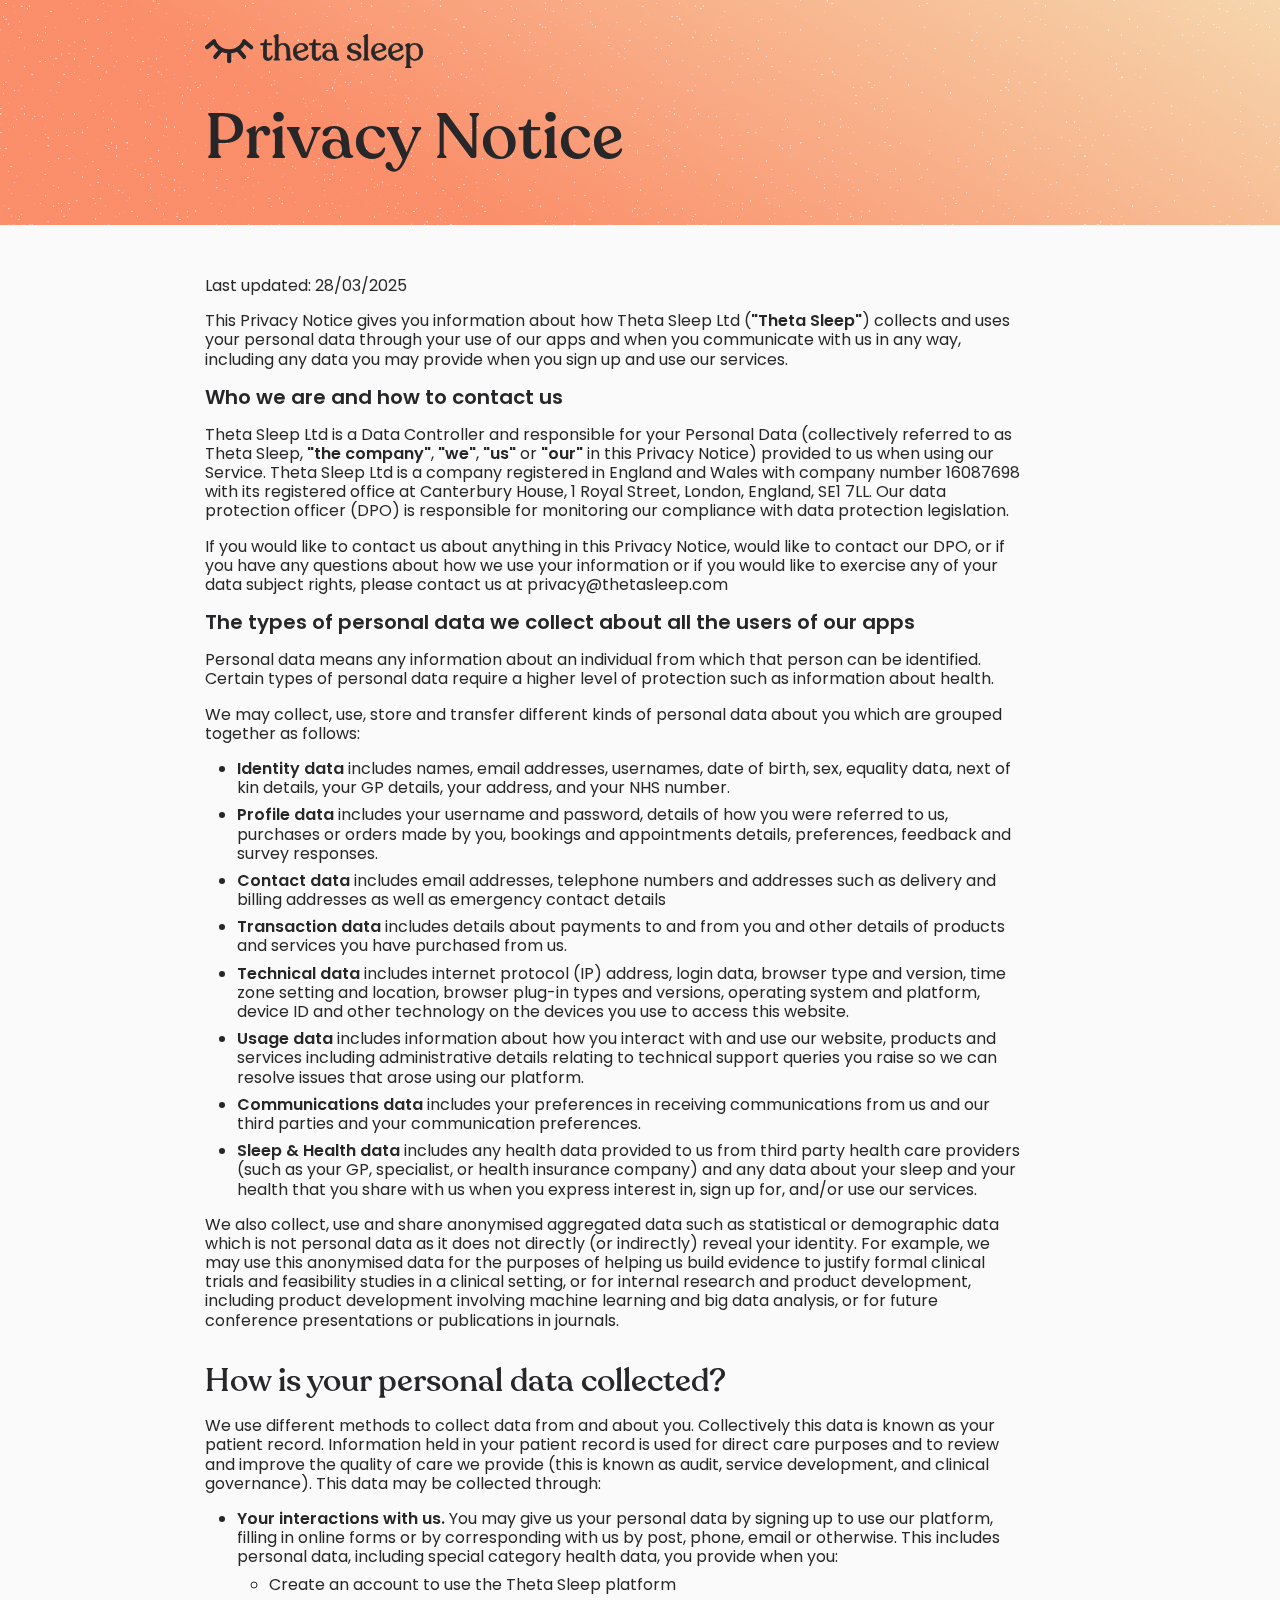
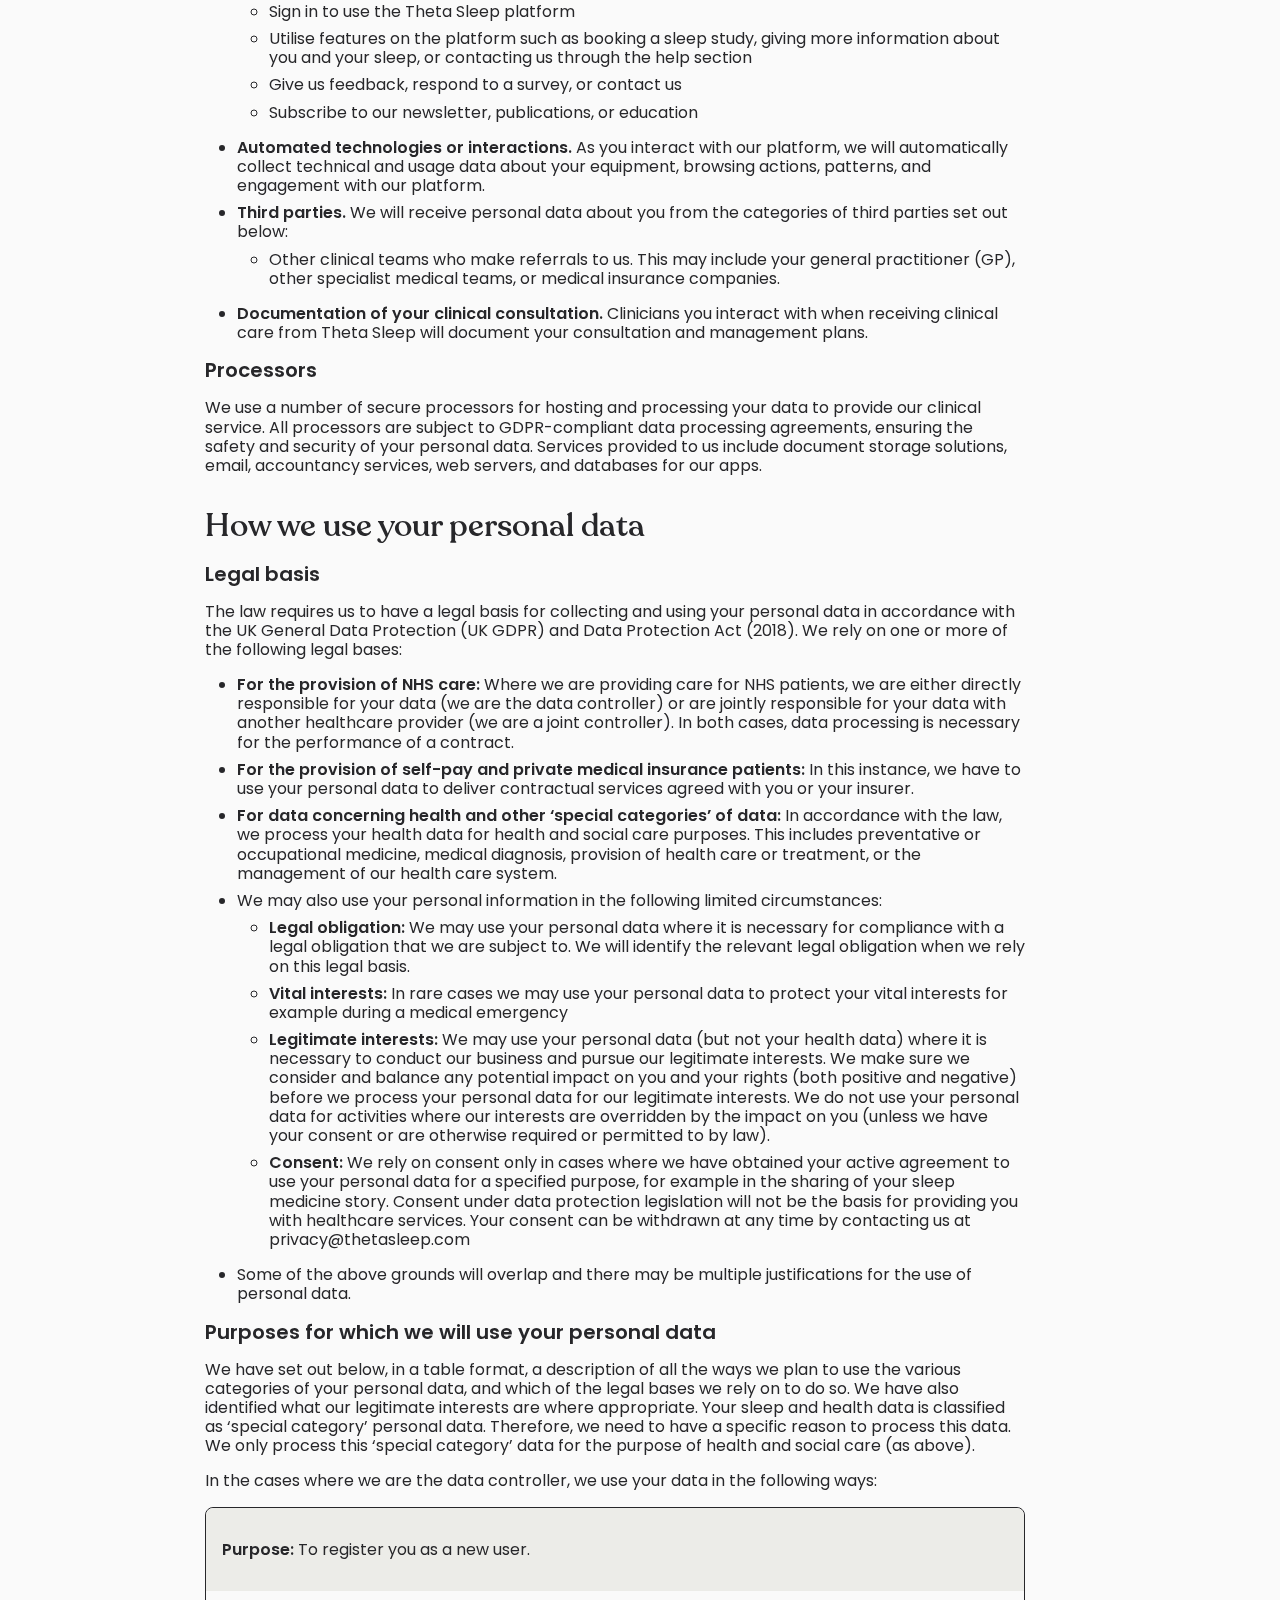
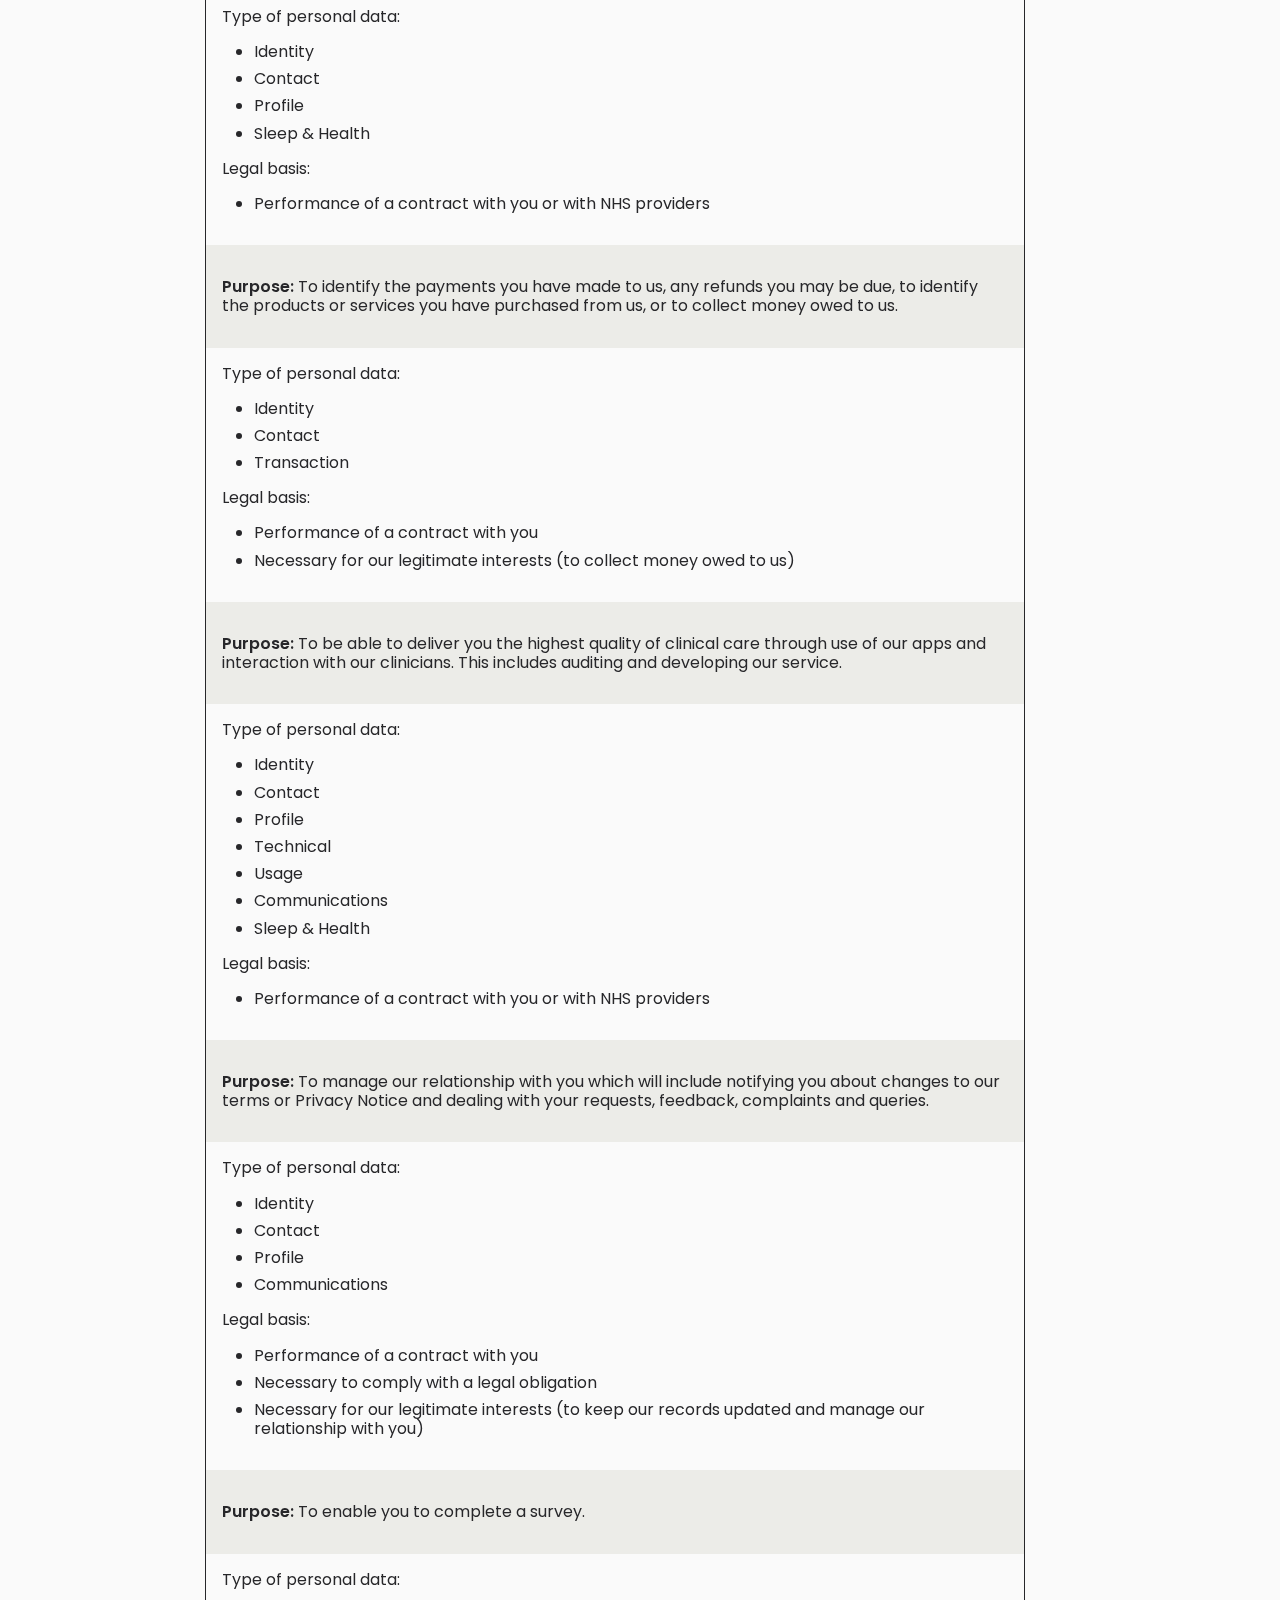
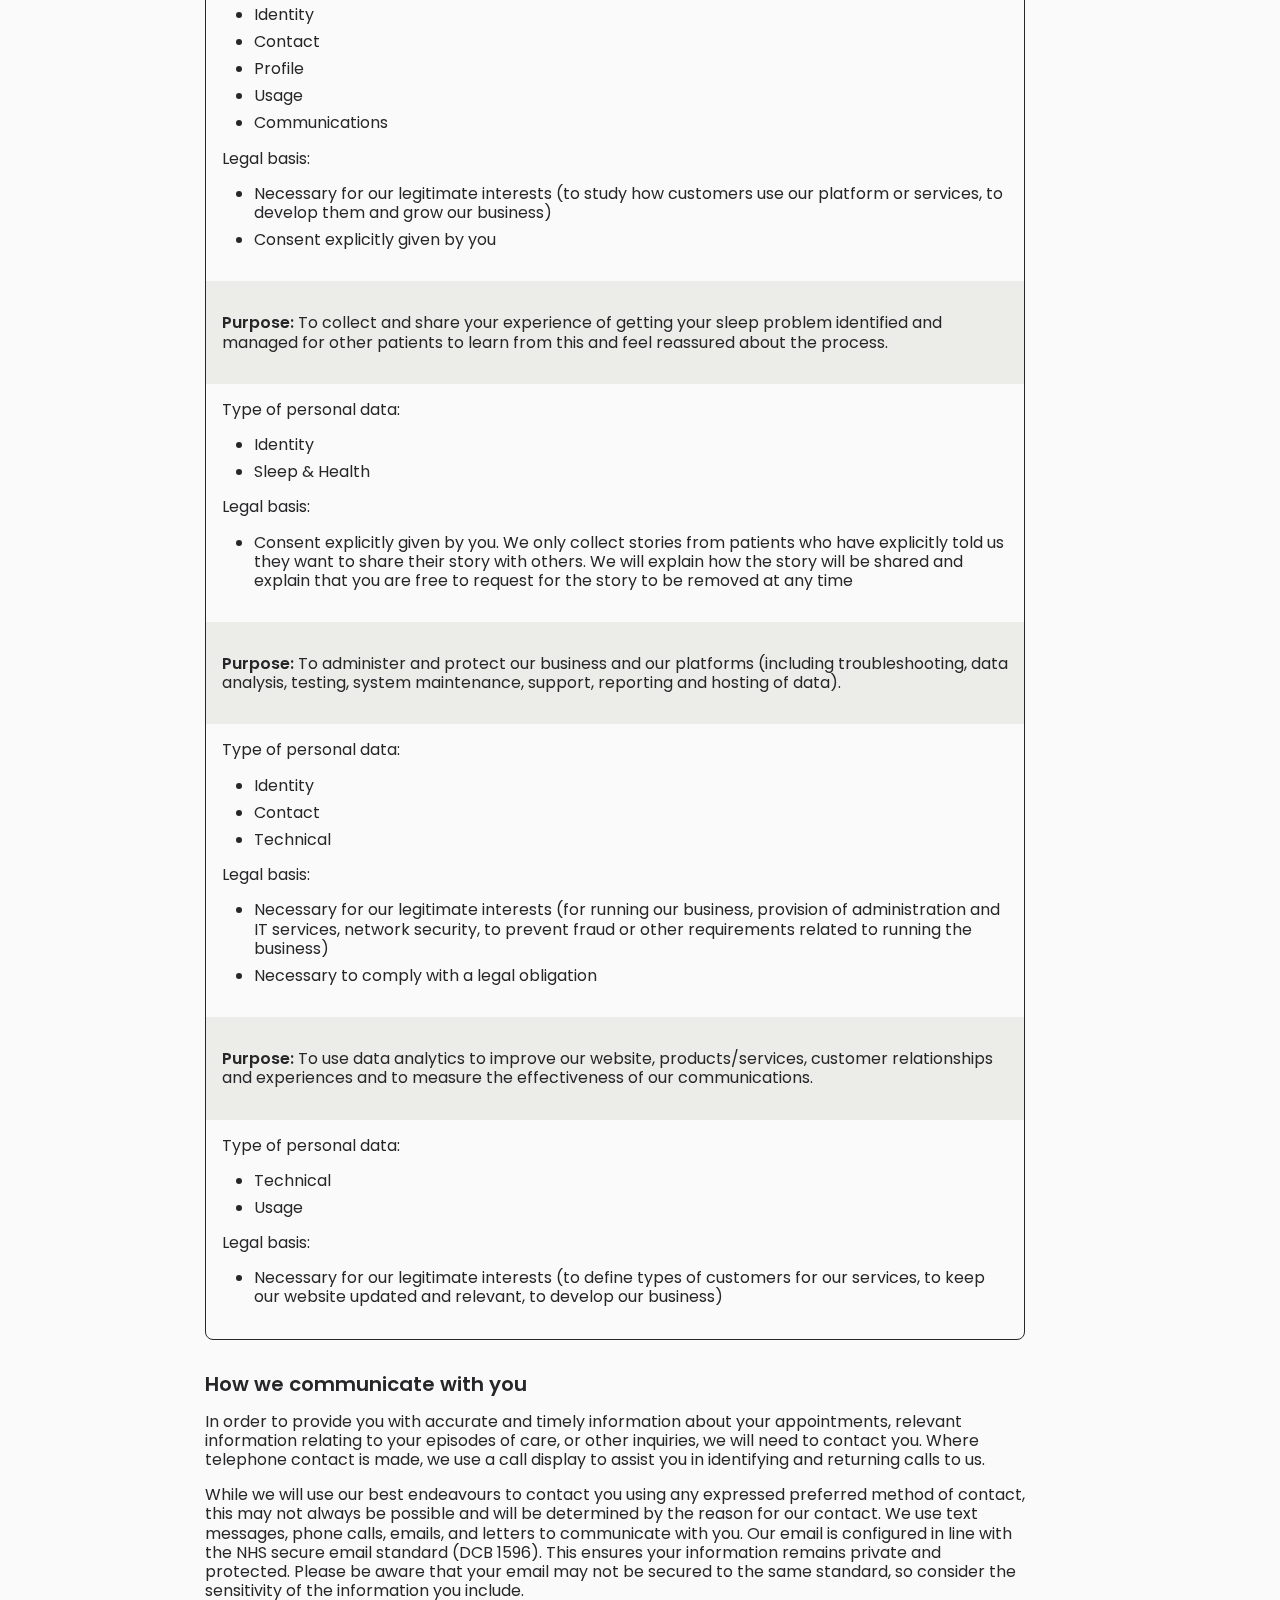
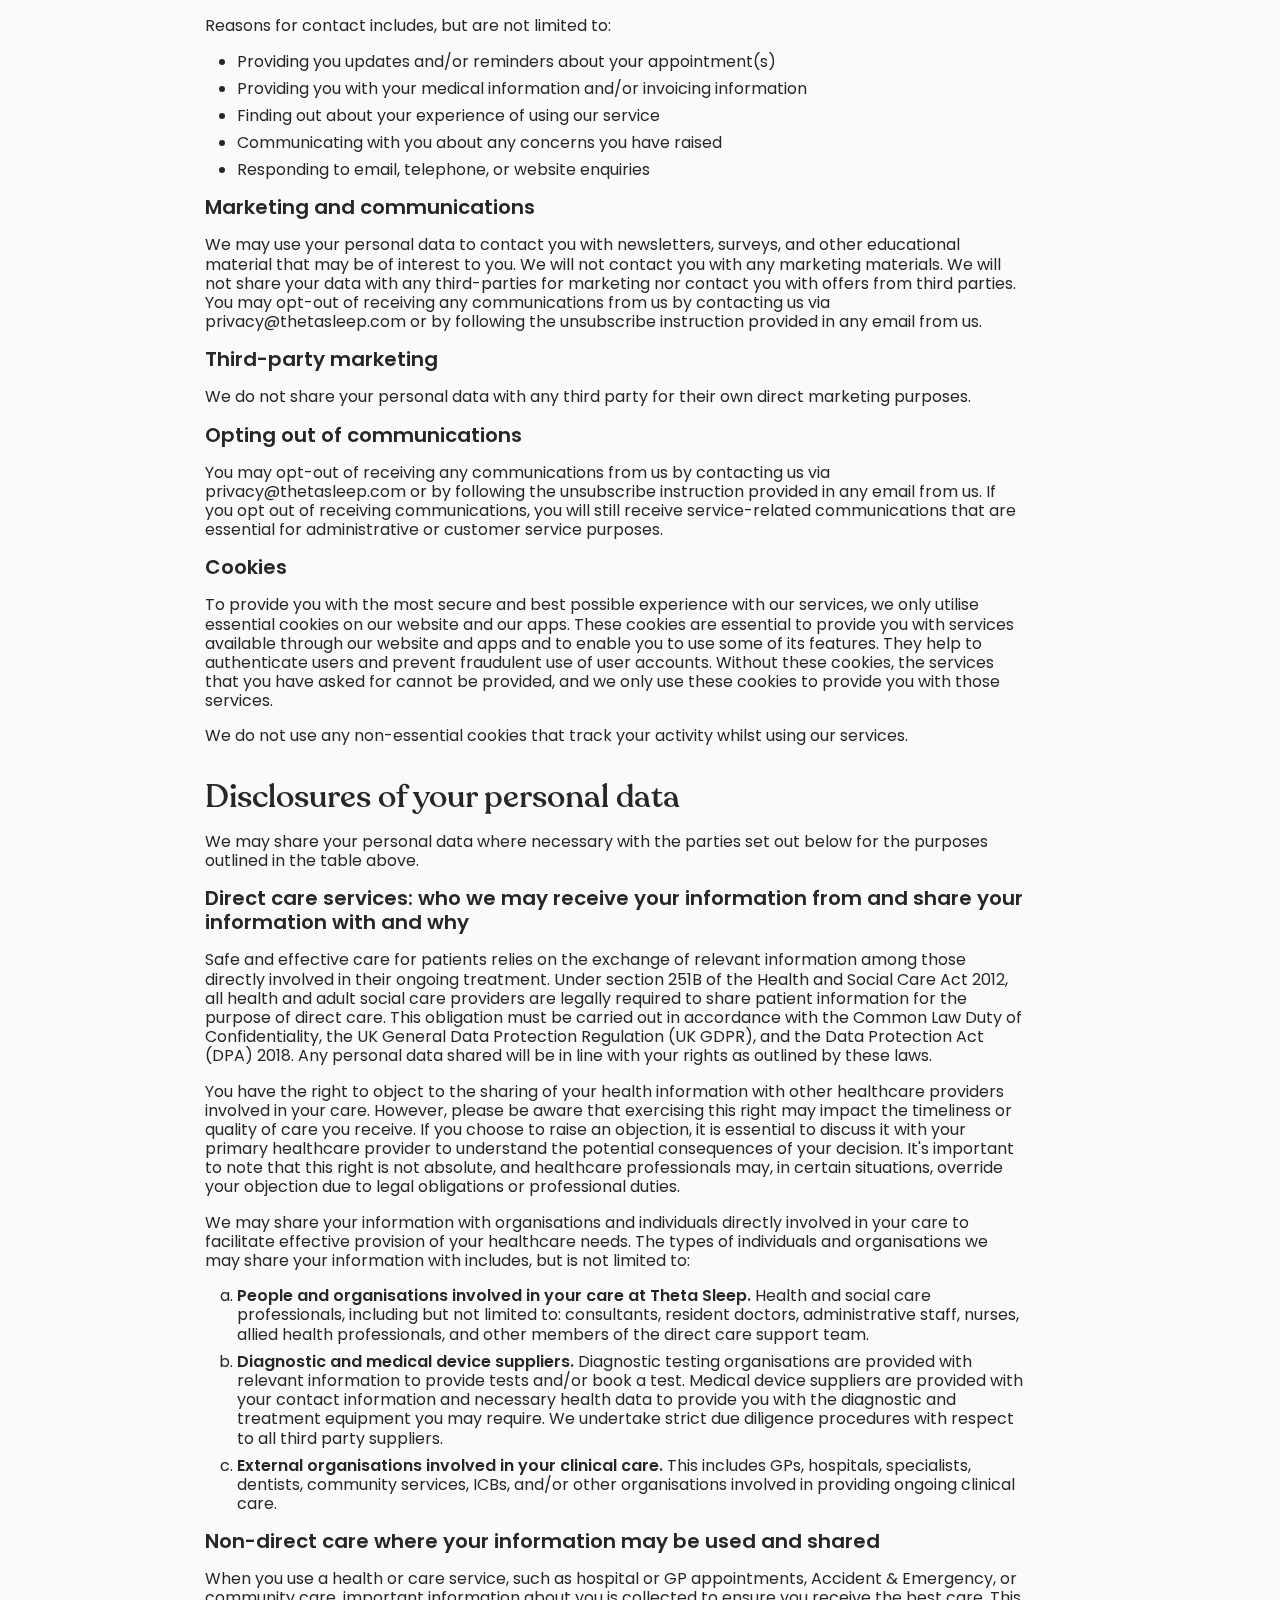
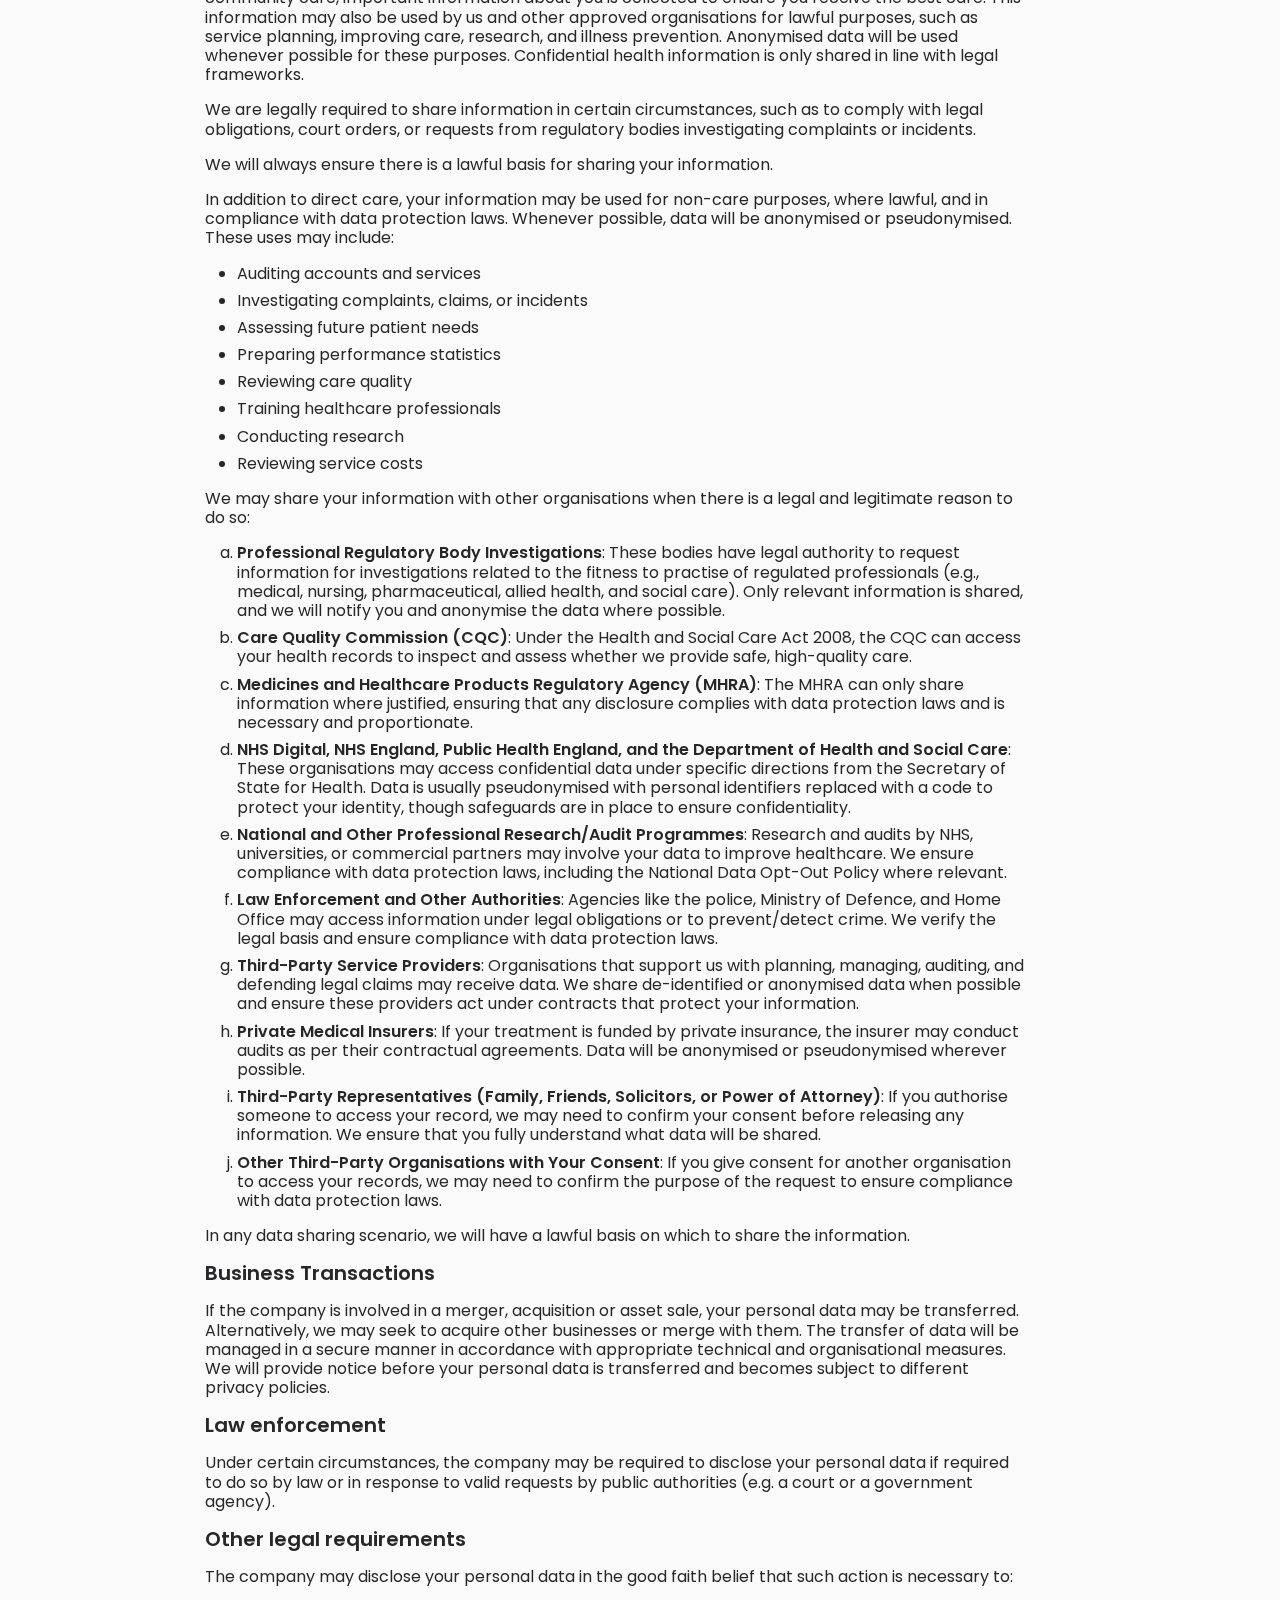
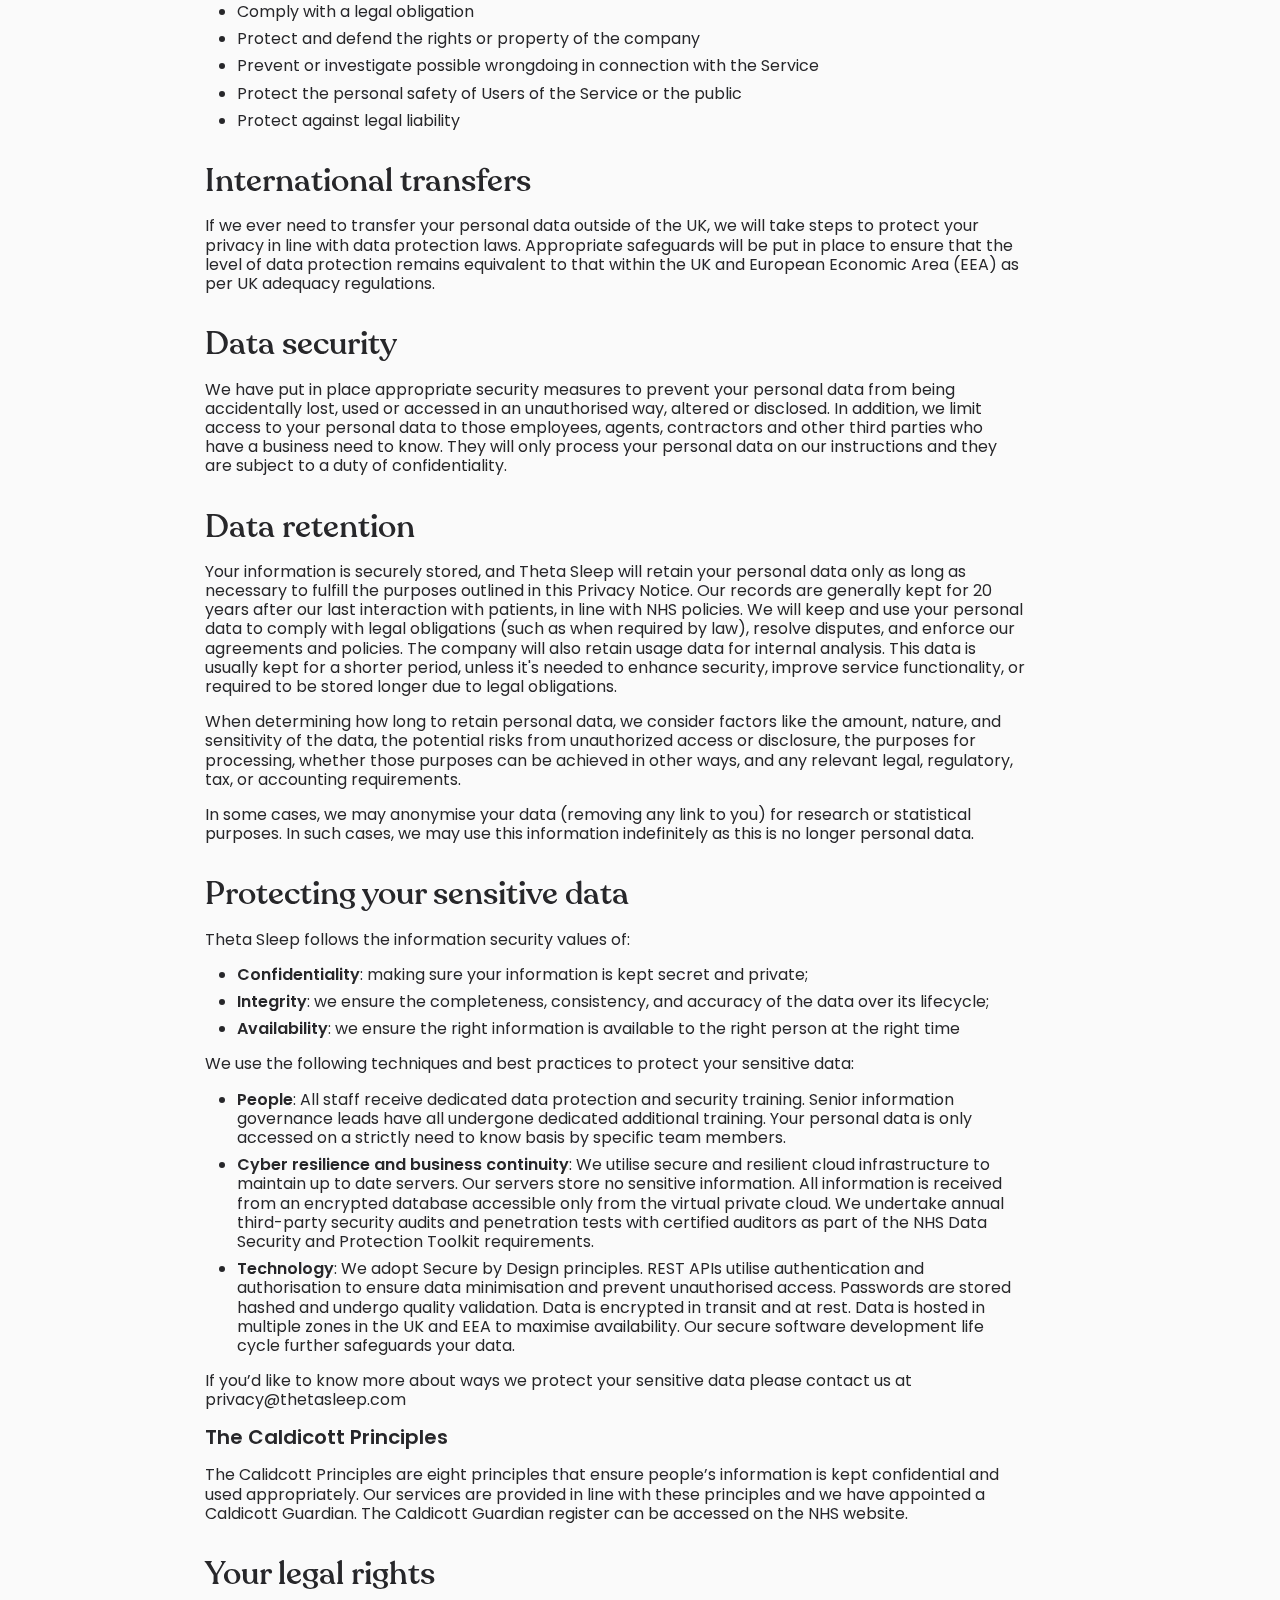
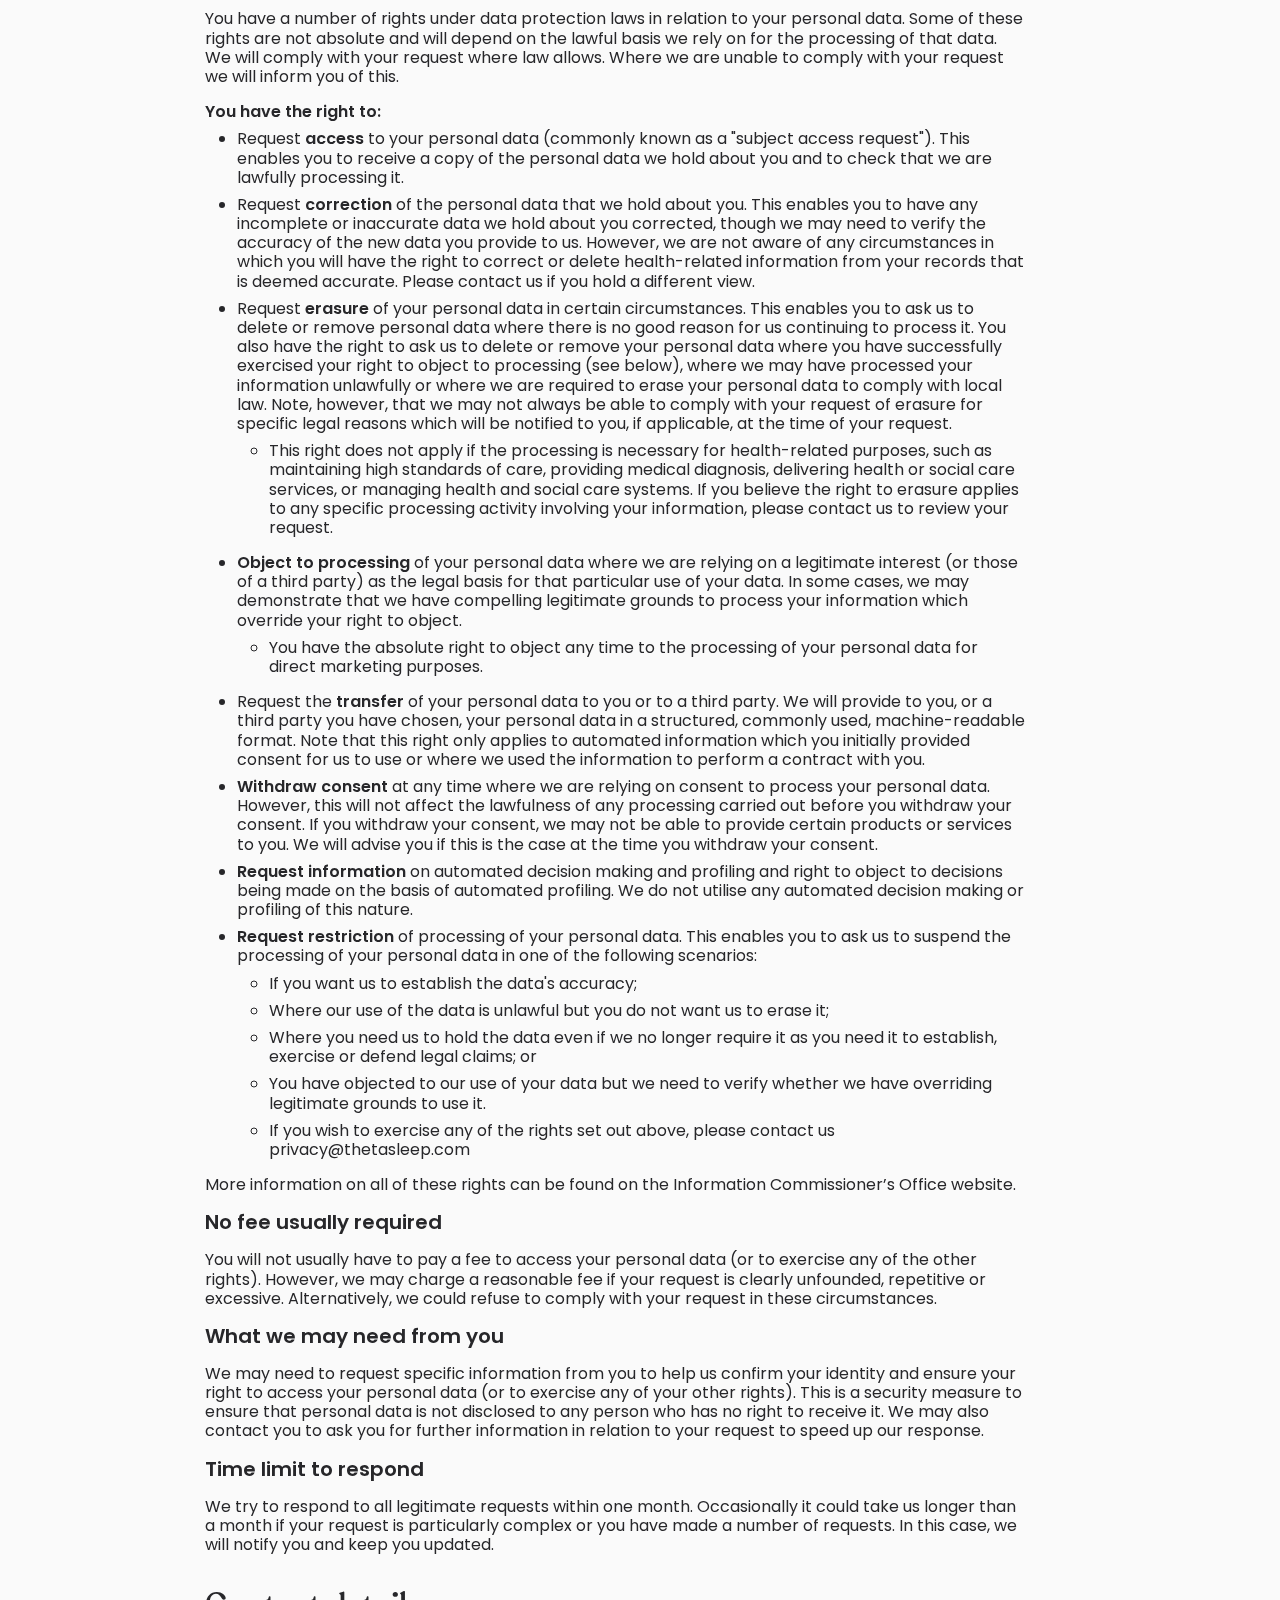
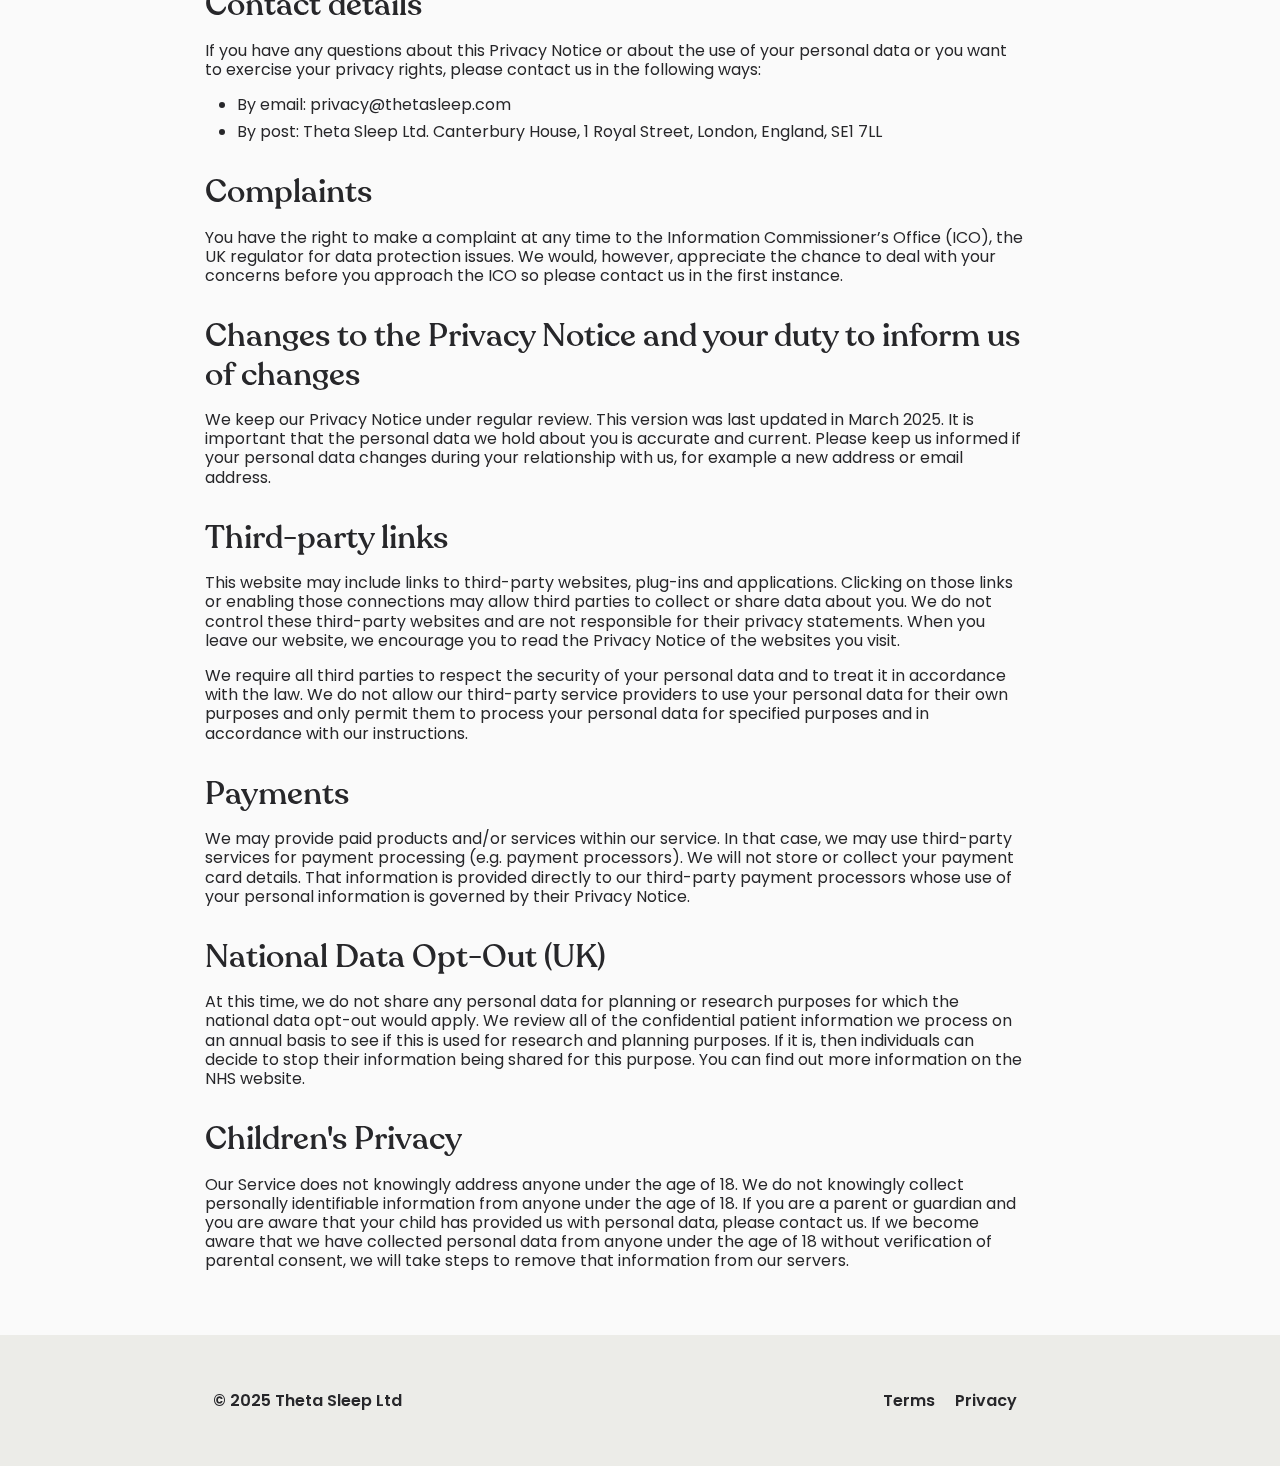
==== commit ed821648: "tom proofreading copy edits, and mobile layout bug" ====
--- a/privacy.html
+++ b/privacy.html
@@ -57,13 +57,13 @@
 
       <p>
         Theta Sleep Ltd is a Data Controller and responsible for your Personal
-        Data (collectively referred to as Theta Sleep, <b>"we"</b>,
-        <b>"us"</b> or <b>"our"</b> in this Privacy Notice) provided to us when
-        using our Service. Theta Sleep Ltd is a company registered in England
-        and Wales with company number 16087698 with its registered office at
-        Canterbury House, 1 Royal Street, London, England, SE1 7LL. Our data
-        protection officer (DPO) is responsible for monitoring our compliance
-        with data protection legislation.
+        Data (collectively referred to as Theta Sleep, <b>"the company"</b>,
+        <b>"we"</b>, <b>"us"</b> or <b>"our"</b> in this Privacy Notice)
+        provided to us when using our Service. Theta Sleep Ltd is a company
+        registered in England and Wales with company number 16087698 with its
+        registered office at Canterbury House, 1 Royal Street, London, England,
+        SE1 7LL. Our data protection officer (DPO) is responsible for monitoring
+        our compliance with data protection legislation.
       </p>
 
       <p>
@@ -135,7 +135,7 @@
       </ul>
 
       <p>
-        We also collect, use and share <b>anonymised aggregated data</b> such as
+        We also collect, use and share anonymised aggregated data such as
         statistical or demographic data which is not personal data as it does
         not directly (or indirectly) reveal your identity. For example, we may
         use this anonymised data for the purposes of helping us build evidence
@@ -205,8 +205,8 @@
         We use a number of secure processors for hosting and processing your
         data to provide our clinical service. All processors are subject to
         GDPR-compliant data processing agreements, ensuring the safety and
-        security of your personal data. Services provided to us by include
-        document storage solutions, accountancy services, web servers, and
+        security of your personal data. Services provided to us include document
+        storage solutions, email, accountancy services, web servers, and
         databases for our apps.
       </p>
 
@@ -539,11 +539,11 @@
       <p>
         To provide you with the most secure and best possible experience with
         our services, we only utilise essential cookies on our website and our
-        apps. These Cookies are essential to provide you with services available
+        apps. These cookies are essential to provide you with services available
         through our website and apps and to enable you to use some of its
         features. They help to authenticate users and prevent fraudulent use of
-        user accounts. Without these Cookies, the services that you have asked
-        for cannot be provided, and we only use these Cookies to provide you
+        user accounts. Without these cookies, the services that you have asked
+        for cannot be provided, and we only use these cookies to provide you
         with those services.
       </p>
 
@@ -630,7 +630,7 @@
         for lawful purposes, such as service planning, improving care, research,
         and illness prevention. Anonymised data will be used whenever possible
         for these purposes. Confidential health information is only shared in
-        line with the law and the National Data Opt-Out Policy.
+        line with legal frameworks.
       </p>
 
       <p>
@@ -691,8 +691,8 @@
             of Health and Social Care</b
           >: These organisations may access confidential data under specific
           directions from the Secretary of State for Health. Data is usually
-          pseudonymised (personal identifiers replaced with a code to protect
-          your identity, though safeguards are in place to ensure
+          pseudonymised with personal identifiers replaced with a code to
+          protect your identity, though safeguards are in place to ensure
           confidentiality.
         </li>
         <li>
@@ -745,7 +745,7 @@
       <h3>Business Transactions</h3>
 
       <p>
-        If the Company is involved in a merger, acquisition or asset sale, your
+        If the company is involved in a merger, acquisition or asset sale, your
         personal data may be transferred. Alternatively, we may seek to acquire
         other businesses or merge with them. The transfer of data will be
         managed in a secure manner in accordance with appropriate technical and
@@ -756,7 +756,7 @@
       <h3>Law enforcement</h3>
 
       <p>
-        Under certain circumstances, the Company may be required to disclose
+        Under certain circumstances, the company may be required to disclose
         your personal data if required to do so by law or in response to valid
         requests by public authorities (e.g. a court or a government agency).
       </p>
@@ -764,12 +764,12 @@
       <h3>Other legal requirements</h3>
 
       <p>
-        The Company may disclose your personal data in the good faith belief
+        The company may disclose your personal data in the good faith belief
         that such action is necessary to:
       </p>
       <ul>
         <li>Comply with a legal obligation</li>
-        <li>Protect and defend the rights or property of the Company</li>
+        <li>Protect and defend the rights or property of the company</li>
         <li>
           Prevent or investigate possible wrongdoing in connection with the
           Service
@@ -811,7 +811,7 @@
         after our last interaction with patients, in line with NHS policies. We
         will keep and use your personal data to comply with legal obligations
         (such as when required by law), resolve disputes, and enforce our
-        agreements and policies. The Company will also retain Usage Data for
+        agreements and policies. The company will also retain usage data for
         internal analysis. This data is usually kept for a shorter period,
         unless it's needed to enhance security, improve service functionality,
         or required to be stored longer due to legal obligations.
@@ -1021,11 +1021,11 @@
       <h3>No fee usually required</h3>
 
       <p>
-        You will not have to pay a fee to access your personal data (or to
-        exercise any of the other rights). However, we may charge a reasonable
-        fee if your request is clearly unfounded, repetitive or excessive.
-        Alternatively, we could refuse to comply with your request in these
-        circumstances.
+        You will not usually have to pay a fee to access your personal data (or
+        to exercise any of the other rights). However, we may charge a
+        reasonable fee if your request is clearly unfounded, repetitive or
+        excessive. Alternatively, we could refuse to comply with your request in
+        these circumstances.
       </p>
 
       <h3>What we may need from you</h3>
--- a/styles.css
+++ b/styles.css
@@ -150,7 +150,7 @@
   padding-top: 12vh;
   width: 84%;
   max-width: 820px;
-  min-height: calc(100svh - 86px);
+  min-height: calc(100svh - 100px);
 }
 
 .logo-hero {
